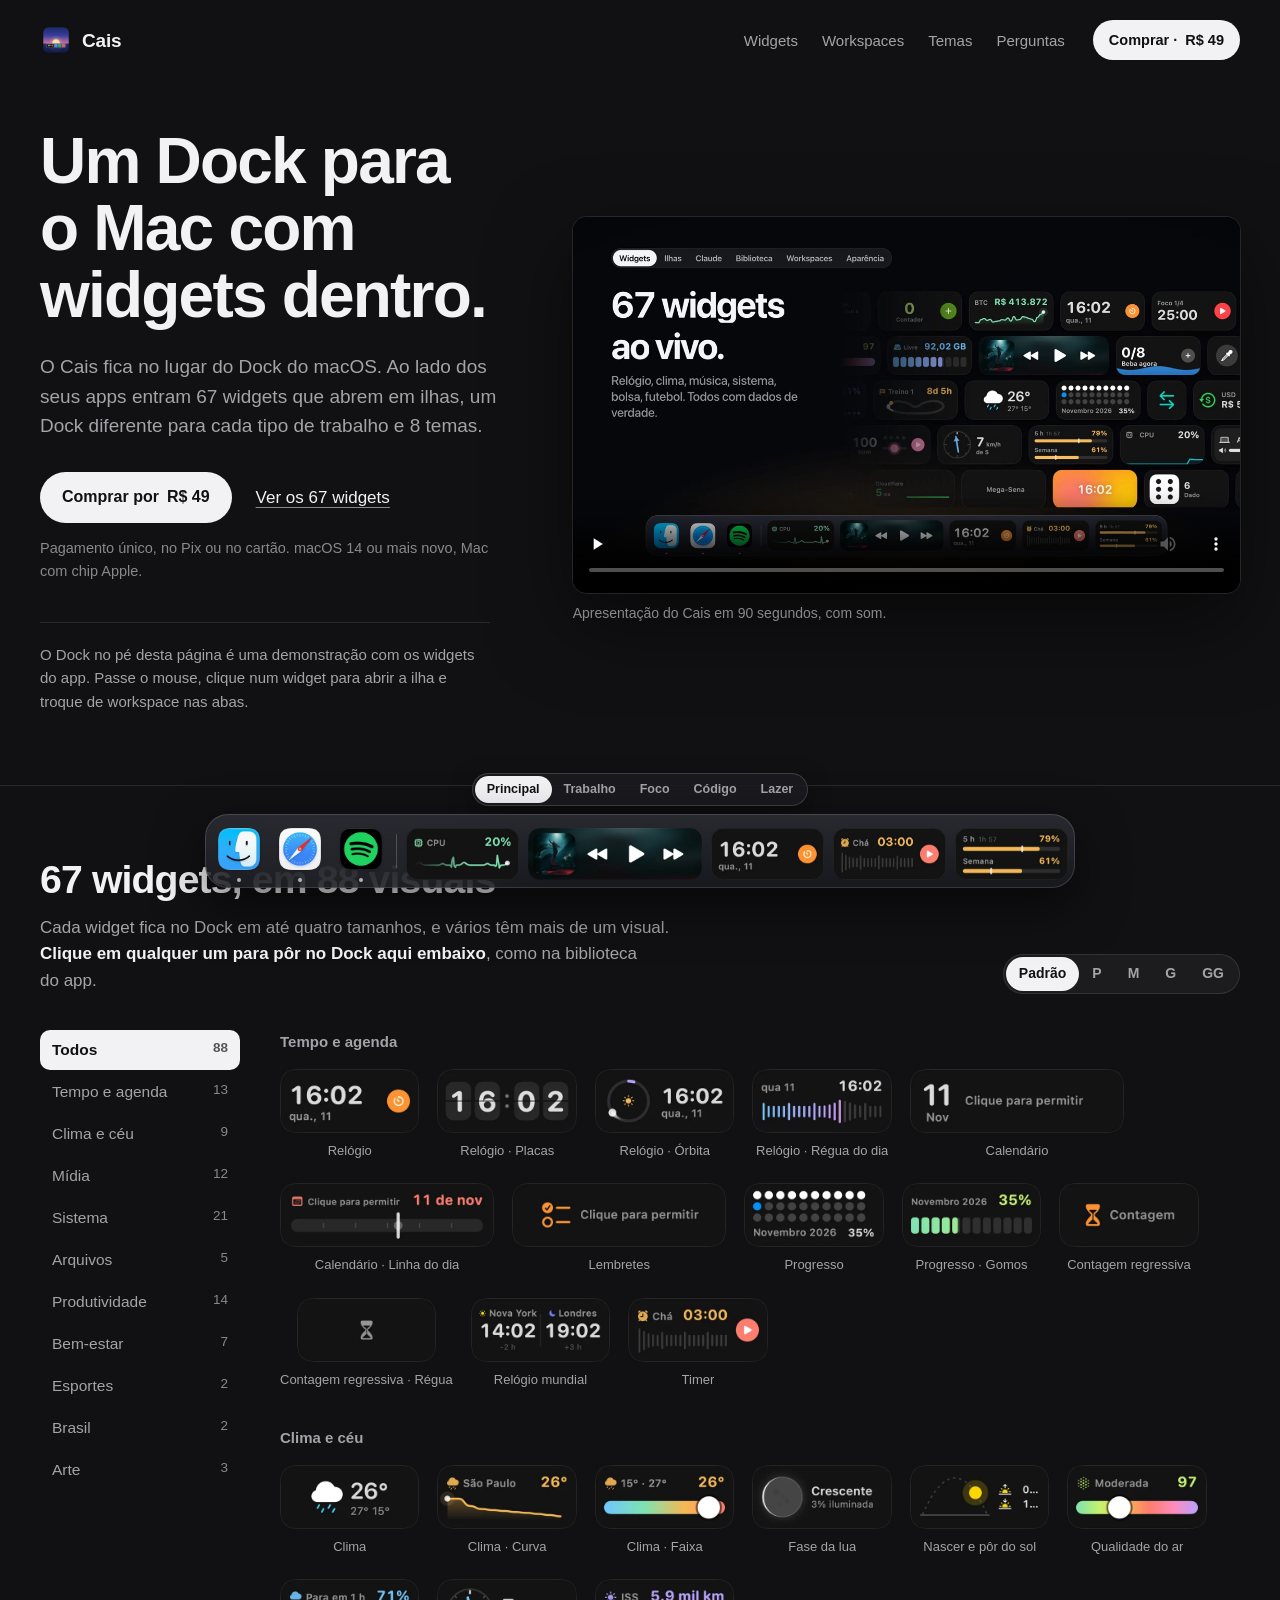
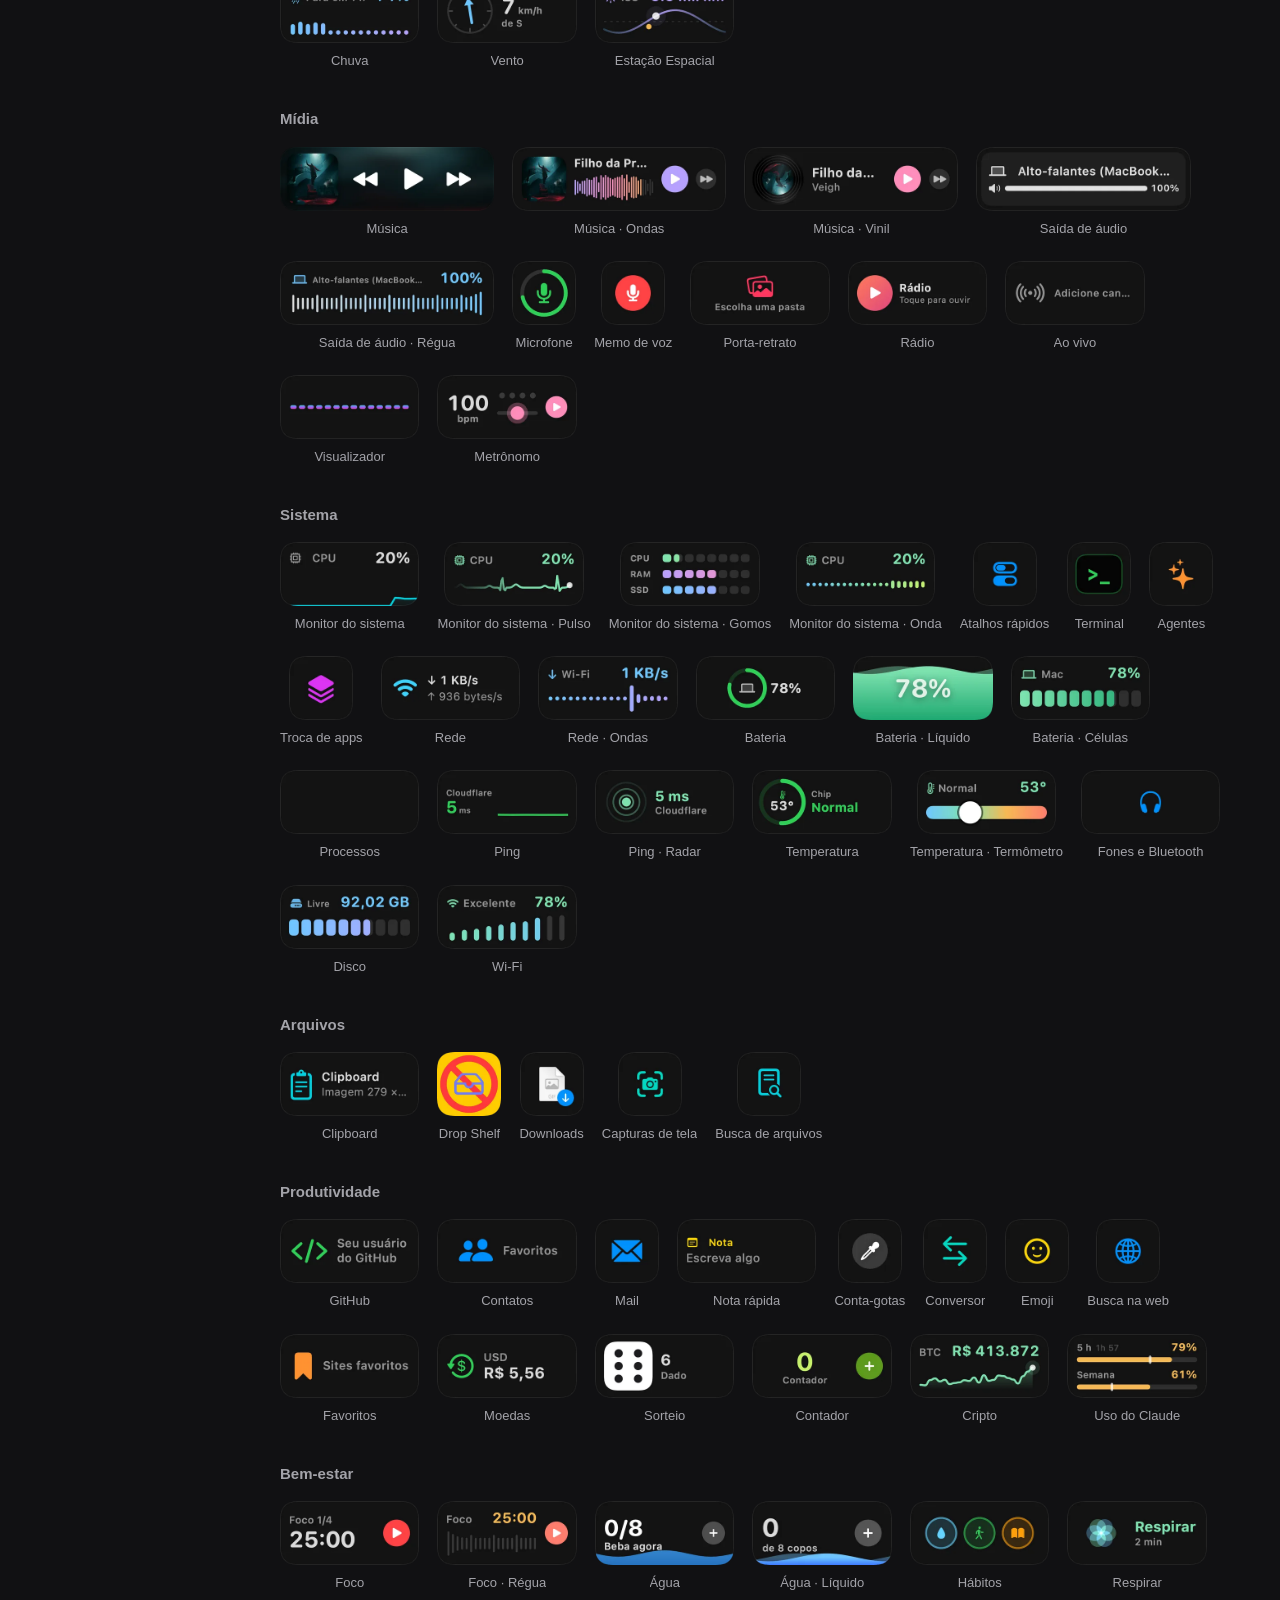
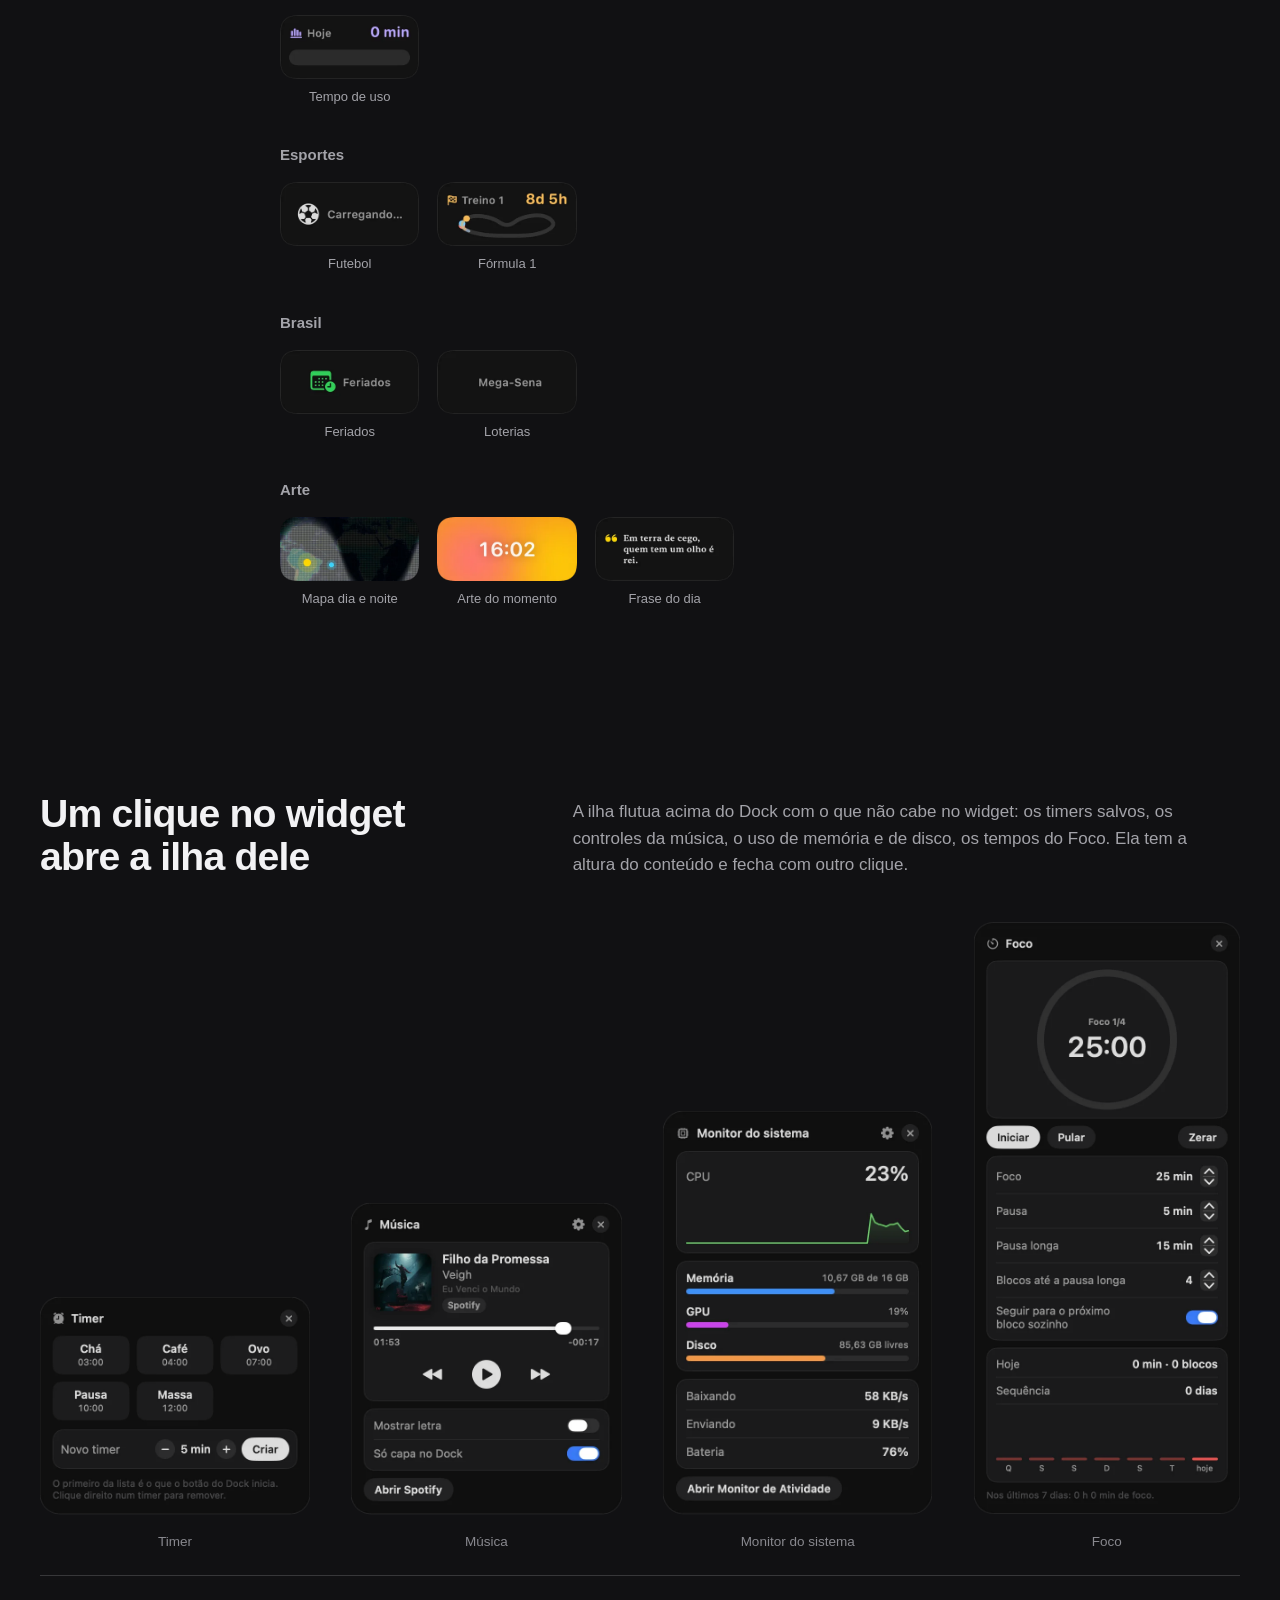
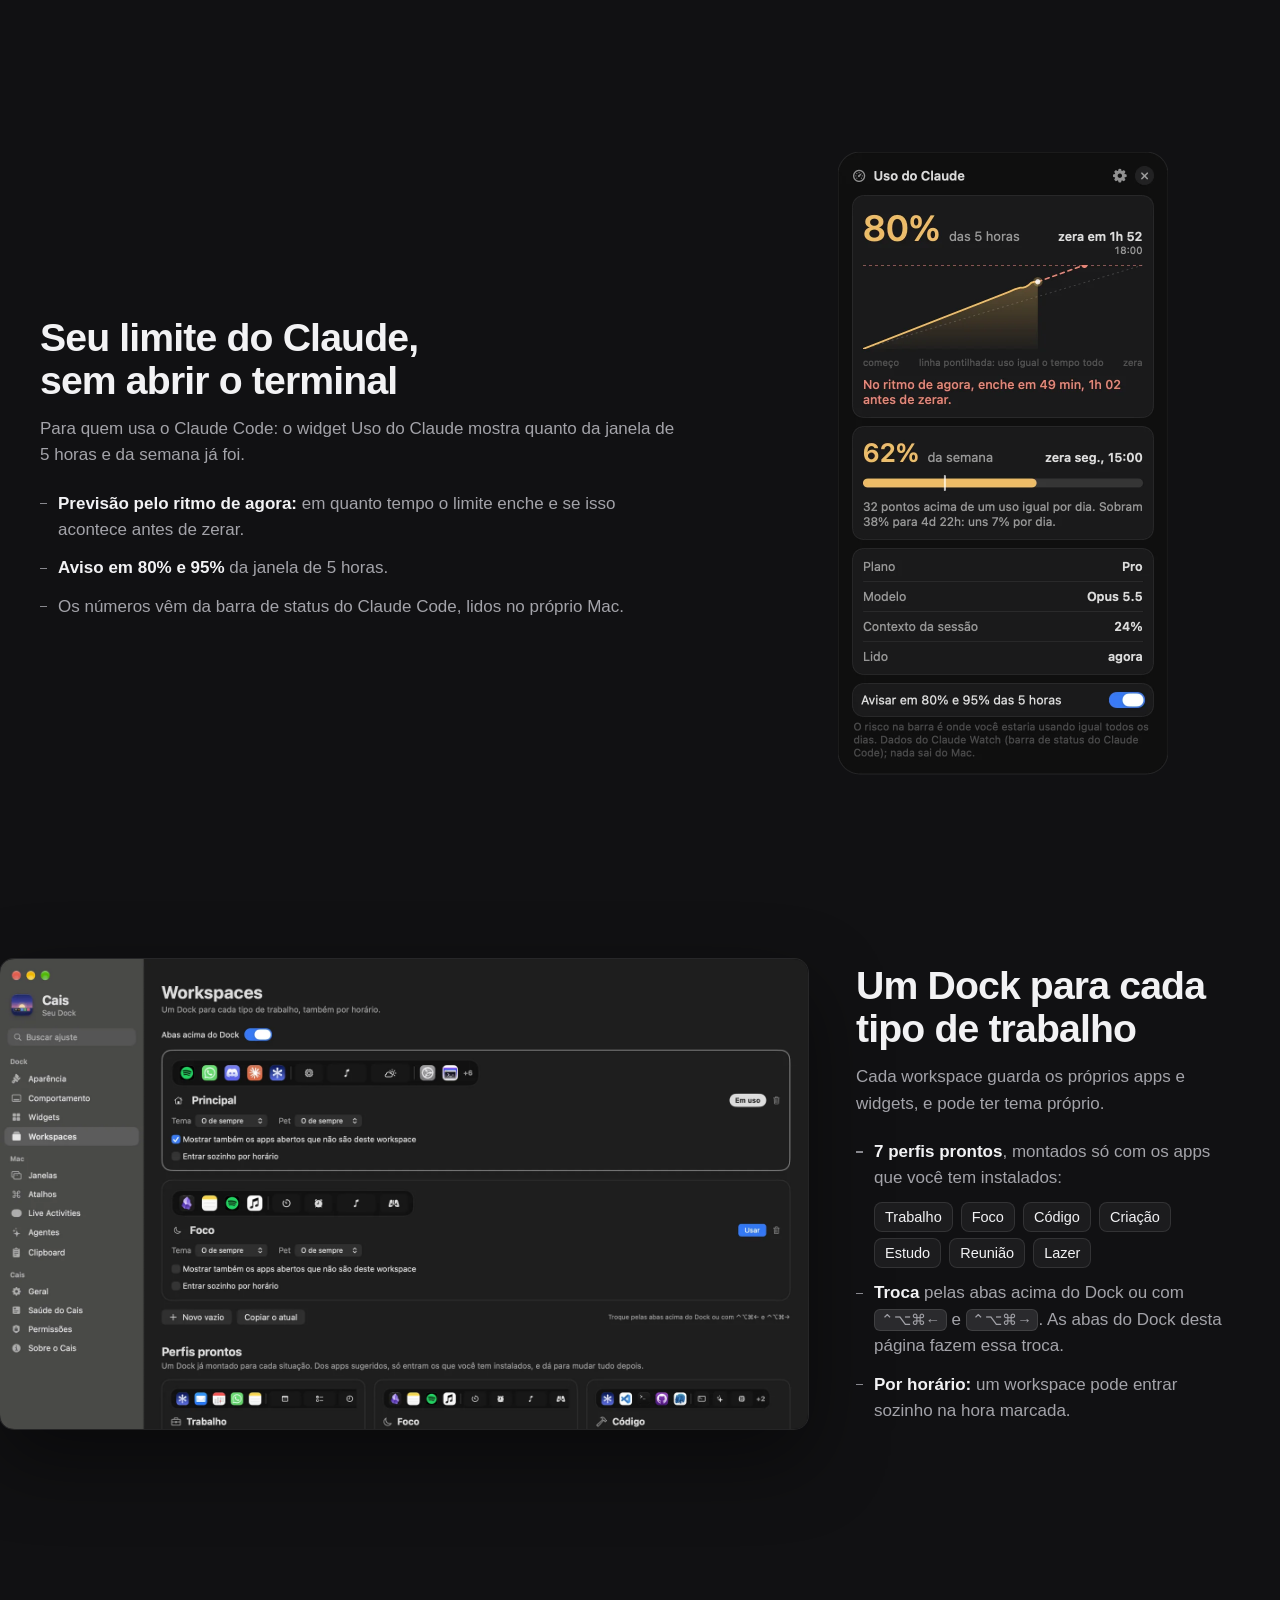
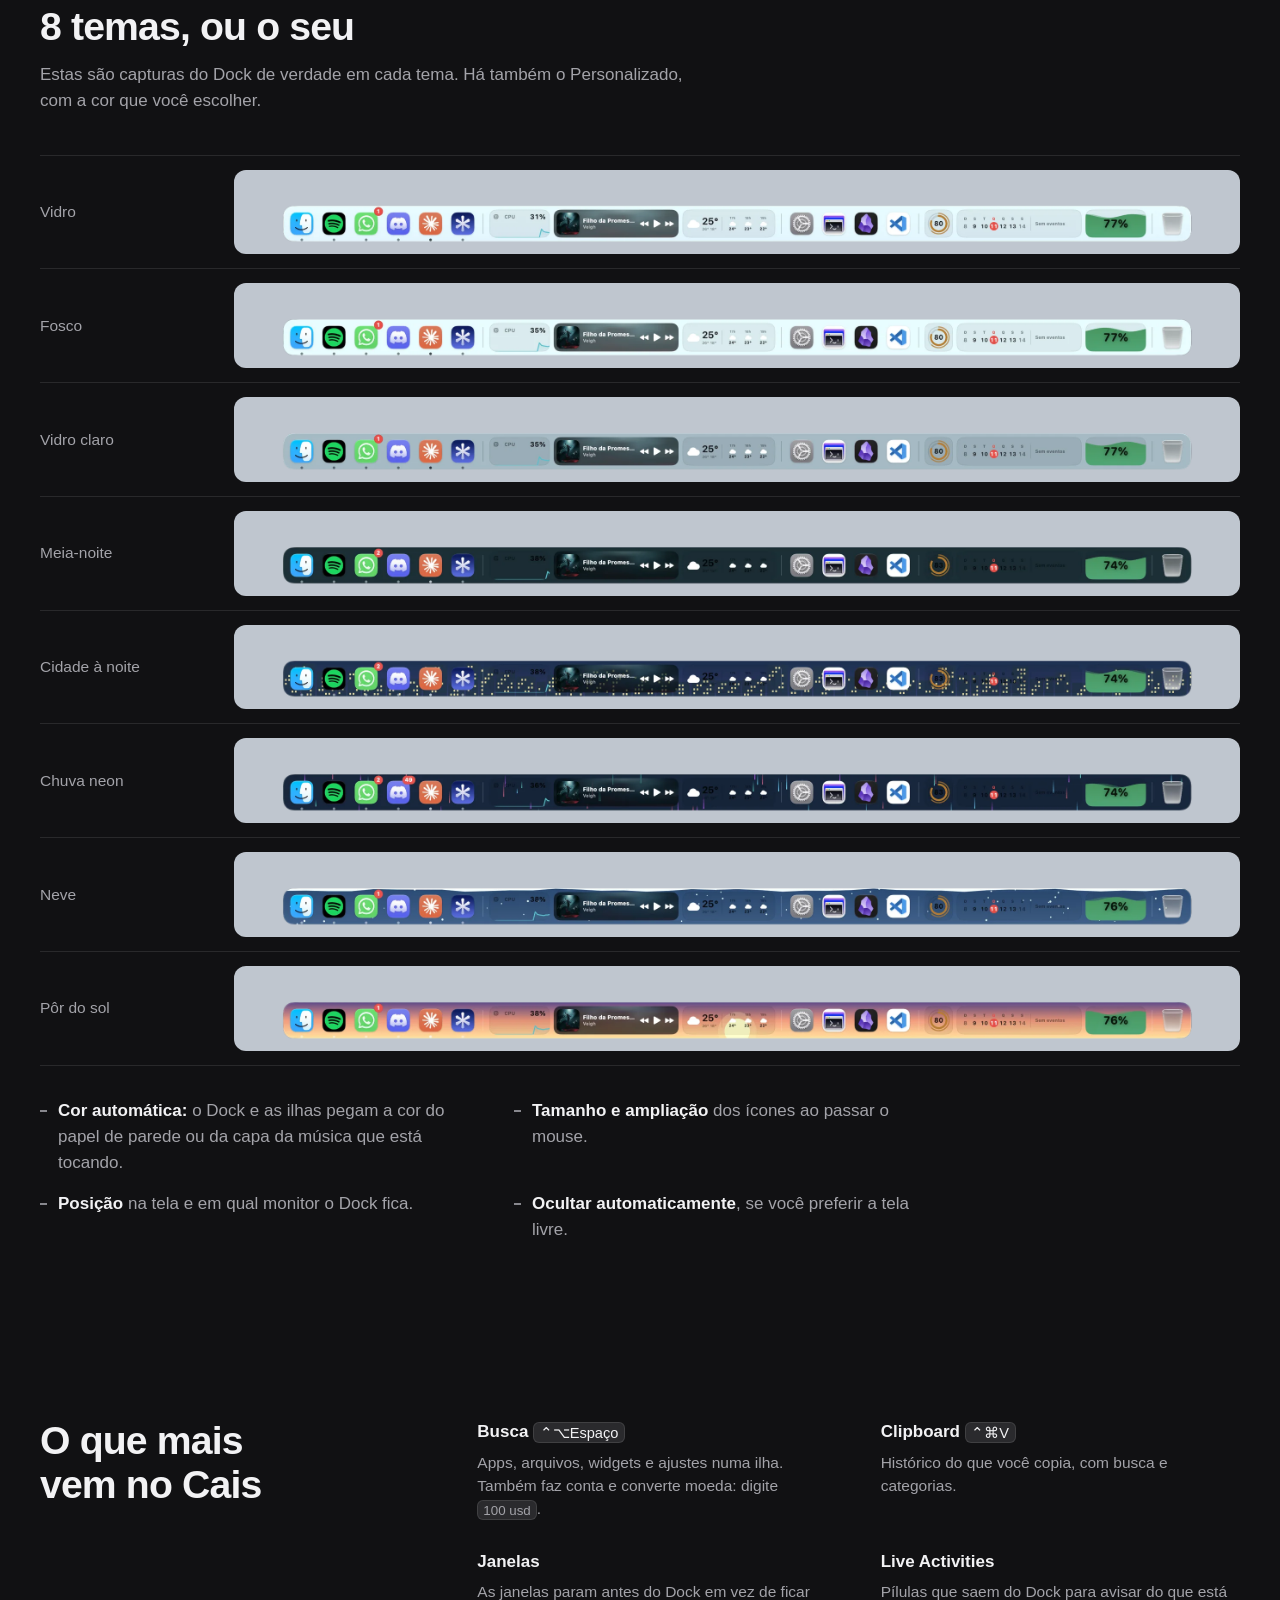
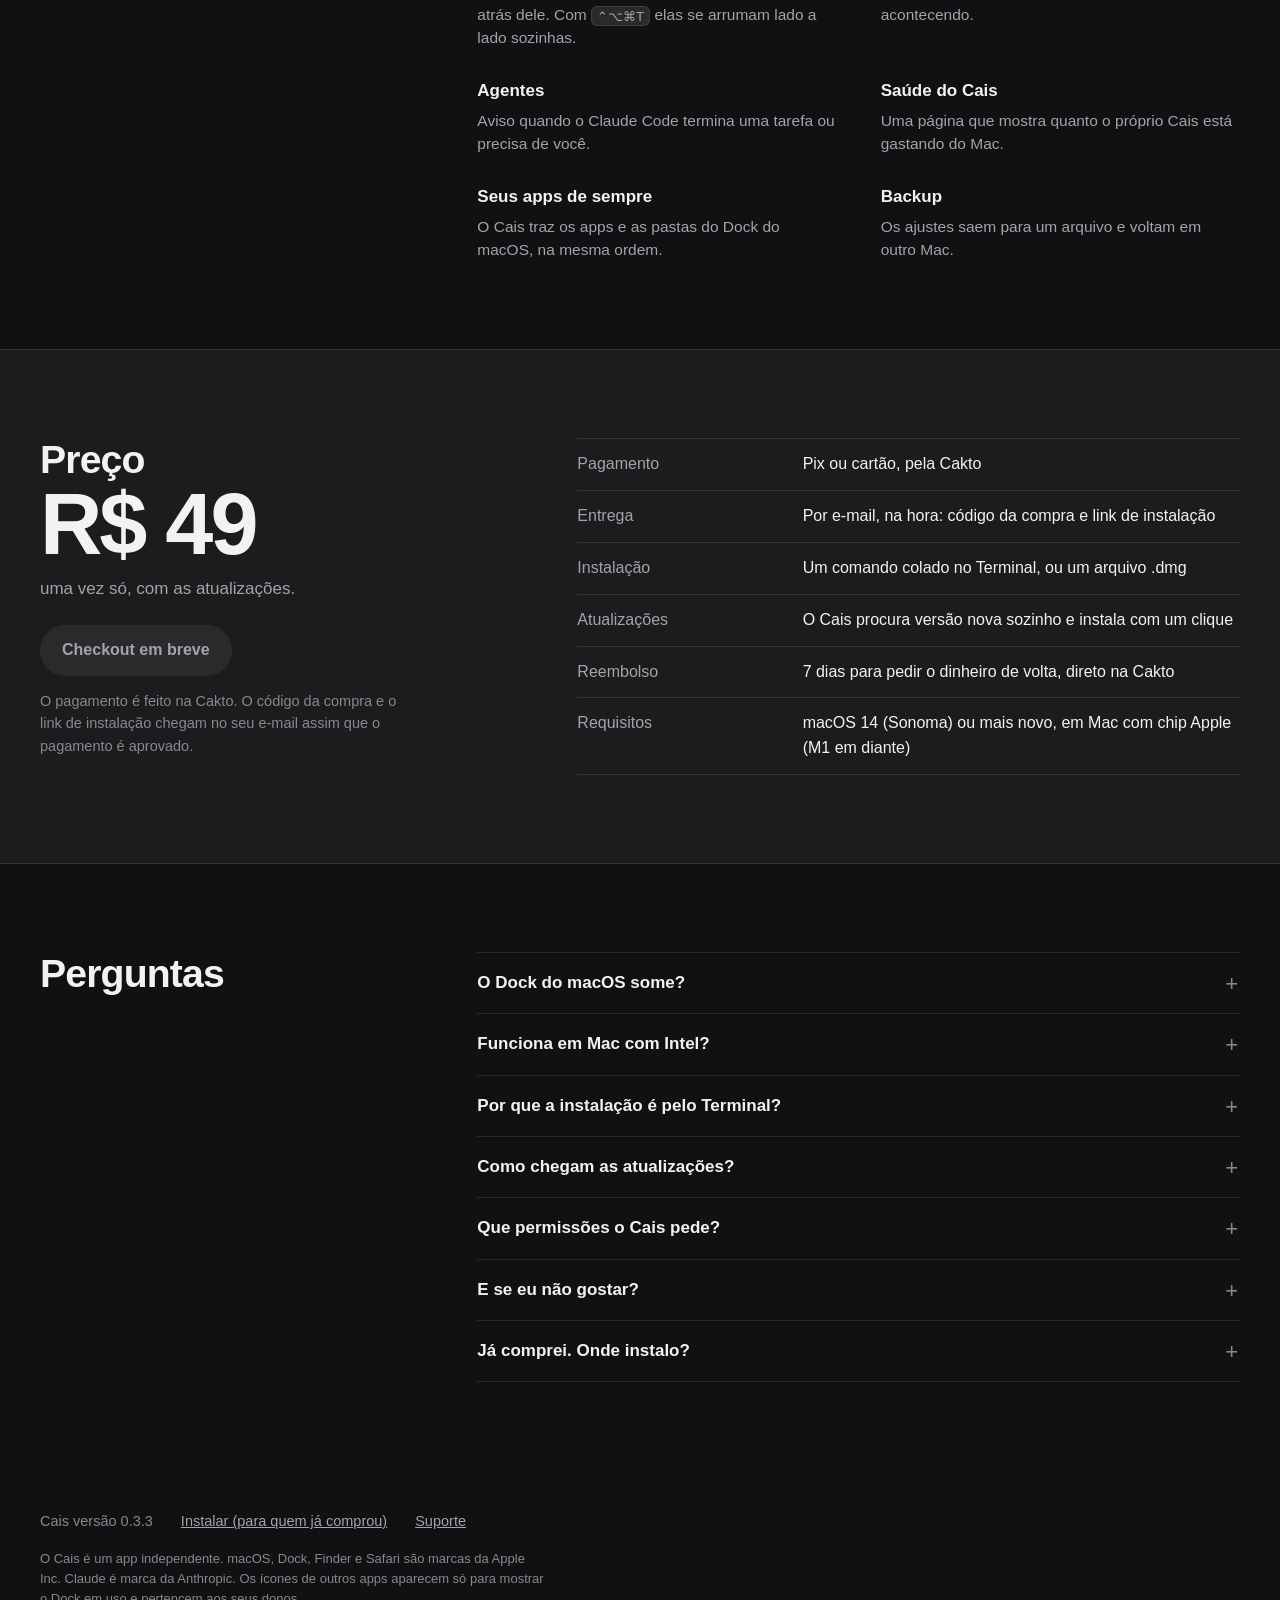
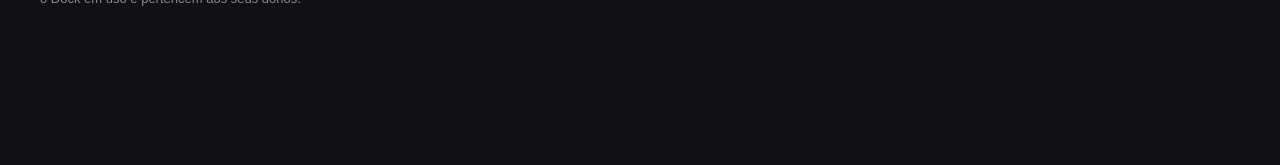
==== index.html @ 08c75dc9 "Página de venda do Cais, página de instalação e instalador Co-Authored-By: Claude Fable 5.2 <noreply" ====
<!doctype html>
<html lang="pt-BR">
<head>
<meta charset="utf-8">
<meta name="viewport" content="width=device-width,initial-scale=1">
<title>Cais: um Dock para o Mac com widgets dentro</title>
<meta name="description" content="O Cais fica no lugar do Dock do macOS: seus apps, 67 widgets que abrem em ilhas, um Dock para cada tipo de trabalho e 8 temas. R$ 49, pagamento único.">
<meta property="og:title" content="Cais: um Dock para o Mac com widgets dentro">
<meta property="og:description" content="Apps, 67 widgets que abrem em ilhas, workspaces e 8 temas. R$ 49, pagamento único.">
<meta property="og:image" content="https://77sorryz.github.io/cais-dock/img/poster.jpg">
<meta property="og:type" content="website">
<meta name="twitter:card" content="summary_large_image">
<meta name="theme-color" content="#111113">
<link rel="icon" href="img/favicon.png">
<link rel="apple-touch-icon" href="img/apple-touch-icon.png">
<link rel="stylesheet" href="css/site.css">
</head>
<body>

<header class="caixa topo">
  <a class="marca" href="./"><img src="img/apple-touch-icon.png" alt="" width="32" height="32">Cais</a>
  <nav aria-label="Seções">
    <a href="#widgets">Widgets</a>
    <a href="#workspaces">Workspaces</a>
    <a href="#temas">Temas</a>
    <a href="#perguntas">Perguntas</a>
  </nav>
  <a class="bt p" data-compra href="#comprar">Comprar · <span data-preco>R$ 49</span></a>
</header>

<main>
<div class="caixa abre">
  <div>
    <h1>Um Dock para o Mac com widgets dentro.</h1>
    <p class="sub">O Cais fica no lugar do Dock do macOS. Ao lado dos seus apps entram 67 widgets que abrem em ilhas, um Dock diferente para cada tipo de trabalho e 8 temas.</p>
    <div class="acoes">
      <a class="bt" data-compra href="#comprar">Comprar por <span data-preco>R$ 49</span></a>
      <a class="lk" href="#widgets">Ver os 67 widgets</a>
    </div>
    <p class="pag">Pagamento único, no Pix ou no cartão. macOS 14 ou mais novo, Mac com chip Apple.</p>
    <p class="dica">O Dock no pé desta página é uma demonstração com os widgets do app. Passe o mouse, clique num widget para abrir a ilha e troque de workspace nas abas.</p>
  </div>
  <figure>
    <div class="filme"><video controls preload="none" playsinline poster="img/poster.jpg" src="video/cais.mp4" aria-label="Vídeo de apresentação do Cais"></video></div>
    <figcaption>Apresentação do Cais em 90 segundos, com som.</figcaption>
  </figure>
</div>

<section id="widgets">
  <div class="caixa">
    <div class="gal-topo">
      <div>
        <h2>67 widgets, em 88 visuais</h2>
        <p class="lead">Cada widget fica no Dock em até quatro tamanhos, e vários têm mais de um visual. <b>Clique em qualquer um para pôr no Dock aqui embaixo</b>, como na biblioteca do app.</p>
      </div>
      <div class="seg" id="tam" role="group" aria-label="Tamanho dos widgets">
        <button type="button" data-t="0" aria-pressed="true">Padrão</button>
        <button type="button" data-t="1" aria-pressed="false">P</button>
        <button type="button" data-t="2" aria-pressed="false">M</button>
        <button type="button" data-t="3" aria-pressed="false">G</button>
        <button type="button" data-t="4" aria-pressed="false">GG</button>
      </div>
    </div>
    <div class="gal">
      <div class="cats" id="cats" role="group" aria-label="Categorias"></div>
      <div id="galeria"></div>
    </div>
    <p class="aviso" id="aviso" role="status" aria-live="polite"></p>
  </div>
</section>

<section id="ilhas">
  <div class="caixa">
    <div class="ilhas-topo">
      <h2>Um clique no widget abre a ilha dele</h2>
      <p class="lead">A ilha flutua acima do Dock com o que não cabe no widget: os timers salvos, os controles da música, o uso de memória e de disco, os tempos do Foco. Ela tem a altura do conteúdo e fecha com outro clique.</p>
    </div>
    <div class="fila" tabindex="0" aria-label="Quatro ilhas do Cais">
      <figure><img style="--h:225px" src="img/ilhas/timer.webp" alt="Ilha do Timer com cinco timers salvos e a linha para criar outro" loading="lazy" width="270" height="225"><figcaption>Timer</figcaption></figure>
      <figure><img style="--h:319px" src="img/ilhas/music.webp" alt="Ilha da Música com capa, progresso e controles" loading="lazy" width="270" height="319"><figcaption>Música</figcaption></figure>
      <figure><img style="--h:411px" src="img/ilhas/system.webp" alt="Ilha do Monitor do sistema com CPU, memória, GPU, disco e rede" loading="lazy" width="270" height="411"><figcaption>Monitor do sistema</figcaption></figure>
      <figure><img style="--h:600px" src="img/ilhas/focus.webp" alt="Ilha do Foco com o relógio de 25 minutos, os tempos de pausa e a sequência da semana" loading="lazy" width="270" height="600"><figcaption>Foco</figcaption></figure>
    </div>
  </div>
</section>

<section id="claude">
  <div class="caixa claude">
    <div>
      <h2>Seu limite do Claude, sem abrir o terminal</h2>
      <p class="lead">Para quem usa o Claude Code: o widget Uso do Claude mostra quanto da janela de 5 horas e da semana já foi.</p>
      <ul class="fatos">
        <li><b>Previsão pelo ritmo de agora:</b> em quanto tempo o limite enche e se isso acontece antes de zerar.</li>
        <li><b>Aviso em 80% e 95%</b> da janela de 5 horas.</li>
        <li>Os números vêm da barra de status do Claude Code, lidos no próprio Mac.</li>
      </ul>
    </div>
    <img src="img/ilhas/claude.webp" alt="Ilha Uso do Claude: 80% das 5 horas, 62% da semana, gráfico com a previsão" loading="lazy" width="330" height="631">
  </div>
</section>

<section id="workspaces">
  <div class="caixa ws">
    <div class="tela"><img src="img/hub/workspaces.webp" alt="Página Workspaces do Cais com os workspaces Principal e Foco e os perfis prontos" loading="lazy" width="1800" height="1046"></div>
    <div>
      <h2>Um Dock para cada tipo de trabalho</h2>
      <p class="lead">Cada workspace guarda os próprios apps e widgets, e pode ter tema próprio.</p>
      <ul class="fatos">
        <li><b>7 perfis prontos</b>, montados só com os apps que você tem instalados:
          <ul class="perfis"><li>Trabalho</li><li>Foco</li><li>Código</li><li>Criação</li><li>Estudo</li><li>Reunião</li><li>Lazer</li></ul></li>
        <li><b>Troca</b> pelas abas acima do Dock ou com <kbd>⌃⌥⌘←</kbd> e <kbd>⌃⌥⌘→</kbd>. As abas do Dock desta página fazem essa troca.</li>
        <li><b>Por horário:</b> um workspace pode entrar sozinho na hora marcada.</li>
      </ul>
    </div>
  </div>
</section>

<section id="temas">
  <div class="caixa">
    <h2>8 temas, ou o seu</h2>
    <p class="lead">Estas são capturas do Dock de verdade em cada tema. Há também o Personalizado, com a cor que você escolher.</p>
    <ul class="temas">
      <li><span>Vidro</span><div class="palco"><img src="img/dock/glass.webp" alt="Dock no tema Vidro" loading="lazy" width="2200" height="160"></div></li>
      <li><span>Fosco</span><div class="palco"><img src="img/dock/frosted.webp" alt="Dock no tema Fosco" loading="lazy" width="2200" height="160"></div></li>
      <li><span>Vidro claro</span><div class="palco"><img src="img/dock/clear.webp" alt="Dock no tema Vidro claro" loading="lazy" width="2200" height="160"></div></li>
      <li><span>Meia-noite</span><div class="palco"><img src="img/dock/midnight.webp" alt="Dock no tema Meia-noite" loading="lazy" width="2200" height="160"></div></li>
      <li><span>Cidade à noite</span><div class="palco"><img src="img/dock/skyline.webp" alt="Dock no tema Cidade à noite" loading="lazy" width="2200" height="160"></div></li>
      <li><span>Chuva neon</span><div class="palco"><img src="img/dock/neon.webp" alt="Dock no tema Chuva neon" loading="lazy" width="2200" height="160"></div></li>
      <li><span>Neve</span><div class="palco"><img src="img/dock/snow.webp" alt="Dock no tema Neve" loading="lazy" width="2200" height="160"></div></li>
      <li><span>Pôr do sol</span><div class="palco"><img src="img/dock/sunset.webp" alt="Dock no tema Pôr do sol" loading="lazy" width="2200" height="160"></div></li>
    </ul>
    <ul class="ajustes fatos">
      <li><b>Cor automática:</b> o Dock e as ilhas pegam a cor do papel de parede ou da capa da música que está tocando.</li>
      <li><b>Tamanho e ampliação</b> dos ícones ao passar o mouse.</li>
      <li><b>Posição</b> na tela e em qual monitor o Dock fica.</li>
      <li><b>Ocultar automaticamente</b>, se você preferir a tela livre.</li>
    </ul>
  </div>
</section>

<section id="mais">
  <div class="caixa mais">
    <h2>O que mais vem no Cais</h2>
    <dl>
      <div><dt>Busca <kbd>⌃⌥Espaço</kbd></dt><dd>Apps, arquivos, widgets e ajustes numa ilha. Também faz conta e converte moeda: digite <kbd>100 usd</kbd>.</dd></div>
      <div><dt>Clipboard <kbd>⌃⌘V</kbd></dt><dd>Histórico do que você copia, com busca e categorias.</dd></div>
      <div><dt>Janelas</dt><dd>As janelas param antes do Dock em vez de ficar atrás dele. Com <kbd>⌃⌥⌘T</kbd> elas se arrumam lado a lado sozinhas.</dd></div>
      <div><dt>Live Activities</dt><dd>Pílulas que saem do Dock para avisar do que está acontecendo.</dd></div>
      <div><dt>Agentes</dt><dd>Aviso quando o Claude Code termina uma tarefa ou precisa de você.</dd></div>
      <div><dt>Saúde do Cais</dt><dd>Uma página que mostra quanto o próprio Cais está gastando do Mac.</dd></div>
      <div><dt>Seus apps de sempre</dt><dd>O Cais traz os apps e as pastas do Dock do macOS, na mesma ordem.</dd></div>
      <div><dt>Backup</dt><dd>Os ajustes saem para um arquivo e voltam em outro Mac.</dd></div>
    </dl>
  </div>
</section>

<section id="comprar">
  <div class="caixa preco">
    <div>
      <h2>Preço</h2>
      <p class="valor"><span data-preco>R$ 49</span><small>uma vez só, com as atualizações.</small></p>
      <a class="bt" data-compra="final" href="#comprar">Comprar por <span data-preco>R$ 49</span></a>
      <p class="obs">O pagamento é feito na Cakto. O código da compra e o link de instalação chegam no seu e-mail assim que o pagamento é aprovado.</p>
    </div>
    <table class="tab">
      <tr><th>Pagamento</th><td>Pix ou cartão, pela Cakto</td></tr>
      <tr><th>Entrega</th><td>Por e-mail, na hora: código da compra e link de instalação</td></tr>
      <tr><th>Instalação</th><td>Um comando colado no Terminal, ou um arquivo .dmg</td></tr>
      <tr><th>Atualizações</th><td>O Cais procura versão nova sozinho e instala com um clique</td></tr>
      <tr><th>Reembolso</th><td>7 dias para pedir o dinheiro de volta, direto na Cakto</td></tr>
      <tr><th>Requisitos</th><td>macOS 14 (Sonoma) ou mais novo, em Mac com chip Apple (M1 em diante)</td></tr>
    </table>
  </div>
</section>

<section id="perguntas">
  <div class="caixa faq">
    <h2>Perguntas</h2>
    <div>
      <details><summary>O Dock do macOS some?</summary><p>Só se você quiser. Há um ajuste "Esconder o Dock do macOS", e ele volta ao normal quando você sai do Cais.</p></details>
      <details><summary>Funciona em Mac com Intel?</summary><p>Não. O Cais roda em Macs com chip Apple (M1 em diante), com macOS 14 ou mais novo.</p></details>
      <details><summary>Por que a instalação é pelo Terminal?</summary><p>O Cais não está na App Store nem passou pela notarização da Apple, que exige uma conta paga de desenvolvedor. Um app assim, baixado pelo navegador, é barrado pelo macOS na primeira abertura. Instalado pelo comando do Terminal ele abre direto. Quem preferir o .dmg precisa liberar o app uma vez em Ajustes do Sistema, Privacidade e Segurança, botão "Abrir Mesmo Assim".</p></details>
      <details><summary>Como chegam as atualizações?</summary><p>O Cais procura versão nova sozinho. Quando tem, aparece um aviso e um botão "Instalar e reiniciar". O download abre com o código da sua compra, que fica guardado no app.</p></details>
      <details><summary>Que permissões o Cais pede?</summary><p>Depende dos widgets que você usar: calendário, lembretes, localização para o clima, e assim por diante. Cada uma é pedida só quando o widget precisa, e a página Permissões do app explica o que cada uma liga.</p></details>
      <details><summary>E se eu não gostar?</summary><p>Você tem 7 dias a partir da compra para pedir o reembolso, pela própria Cakto.</p></details>
      <details><summary>Já comprei. Onde instalo?</summary><p>Na <a class="lk" href="instalar/">página de instalação</a>, com o código que chegou no e-mail da compra.</p></details>
    </div>
  </div>
</section>
</main>

<footer class="caixa">
  <div class="linha">
    <span>Cais <span data-versao></span></span>
    <a href="instalar/">Instalar (para quem já comprou)</a>
    <a data-suporte href="#">Suporte</a>
  </div>
  <p class="nota">O Cais é um app independente. macOS, Dock, Finder e Safari são marcas da Apple Inc. Claude é marca da Anthropic. Os ícones de outros apps aparecem só para mostrar o Dock em uso e pertencem aos seus donos.</p>
</footer>

<div class="dock" id="dock" aria-label="Demonstração do Cais">
  <div class="abas" id="abas" role="group" aria-label="Workspaces"></div>
  <div class="barra" id="barra"></div>
</div>
<div class="ilha" id="ilha"><img alt="" src="[data-uri]"></div>
<div class="rot" id="rot" aria-hidden="true"></div>

<script src="config.js"></script>
<script src="js/dados.js"></script>
<script src="js/site.js"></script>
</body>
</html>
---- css/site.css ----
/* Cais — página de venda. Cores e formas tiradas do próprio app (ilhas e ajustes no tema escuro). */
:root{
  color-scheme:dark;
  --fundo:#111113; --sup:#1c1c1e; --sup2:#2a2a2d; --linha:rgba(255,255,255,.10); --linha2:rgba(255,255,255,.16);
  --texto:#f2f2f4; --suave:#a3a3a9; --fraco:#88888e; --acento:#3b9bff; --ok:#30d158;
  --r1:8px; --r2:14px; --r3:22px;
  --th:52px;                 /* altura de um item do Dock */
  --dock-espaco:132px;       /* o que o Dock fixo ocupa no pé da janela */
  --larg:1200px;
  --f:-apple-system,BlinkMacSystemFont,"SF Pro Text","SF Pro Display","Inter","Helvetica Neue",Arial,sans-serif;
}
*{box-sizing:border-box}
html{scroll-behavior:smooth;scroll-padding-top:24px;-webkit-text-size-adjust:100%}
body{margin:0;background:var(--fundo);color:var(--texto);font:400 17px/1.55 var(--f);padding-bottom:var(--dock-espaco);-webkit-font-smoothing:antialiased}
img,video{max-width:100%;height:auto;display:block}
a{color:inherit}
h1,h2,h3,p,ul,ol,dl,dd,figure{margin:0;padding:0}
ul,ol{list-style:none}
button{font:inherit;color:inherit;background:none;border:0;padding:0;cursor:pointer}
:focus-visible{outline:2px solid var(--acento);outline-offset:3px;border-radius:6px}
kbd{font:500 .86em/1 var(--f);padding:.2em .45em;border-radius:6px;background:var(--sup2);box-shadow:inset 0 0 0 1px var(--linha);white-space:nowrap}
.caixa{width:min(100% - 48px,var(--larg));margin-inline:auto}

/* topo */
.topo{display:flex;align-items:center;gap:28px;padding:20px 0}
.marca{display:flex;align-items:center;gap:10px;font-weight:650;font-size:19px;text-decoration:none;letter-spacing:-.01em}
.marca img{width:32px;height:32px;border-radius:8px}
.topo nav{display:flex;gap:24px;margin-left:auto;font-size:15px}
.topo nav a{color:var(--suave);text-decoration:none}
.topo nav a:hover{color:var(--texto)}
.bt{display:inline-flex;align-items:center;justify-content:center;gap:8px;padding:13px 22px;border-radius:999px;background:var(--texto);color:#111113;font-weight:650;font-size:16px;text-decoration:none;white-space:nowrap;transition:background .15s}
.bt:hover{background:#fff}
.bt.p{padding:9px 16px;font-size:14.5px}
.bt[aria-disabled=true]{background:var(--sup2);color:var(--suave);pointer-events:none}
.lk{color:var(--texto);text-decoration:underline;text-decoration-color:var(--fraco);text-underline-offset:4px}
.lk:hover{text-decoration-color:var(--texto)}

/* abertura */
.abre{display:grid;grid-template-columns:5fr 7fr;gap:56px;align-items:center;padding:48px 0 72px;min-height:calc(100svh - 76px - var(--dock-espaco))}
h1{font-size:clamp(2.5rem,5vw,4.25rem);line-height:1.04;letter-spacing:-.028em;font-weight:700;text-wrap:balance}
.abre .sub{margin-top:24px;font-size:19px;color:var(--suave);max-width:32em;text-wrap:pretty}
.abre .acoes{display:flex;flex-wrap:wrap;align-items:center;gap:14px 24px;margin-top:32px}
.abre .pag{font-size:14.5px;color:var(--fraco);margin-top:14px}
.abre .dica{margin-top:40px;padding-top:20px;border-top:1px solid var(--linha);font-size:15px;color:var(--suave);max-width:30em}
.filme{border-radius:var(--r2);overflow:hidden;background:#000;box-shadow:0 0 0 1px var(--linha),0 30px 80px rgba(0,0,0,.5)}
.filme video{width:100%;aspect-ratio:16/9}
.filme + figcaption{margin-top:10px;font-size:14px;color:var(--fraco)}

/* seções */
section{padding:88px 0}
h2{font-size:clamp(1.8rem,3.1vw,2.45rem);line-height:1.1;letter-spacing:-.022em;font-weight:680;text-wrap:balance}
.lead{margin-top:14px;color:var(--suave);max-width:38em;text-wrap:pretty}
.lead b,.fatos b{color:var(--texto);font-weight:600}

/* galeria de widgets (mesma lógica da biblioteca do app) */
#widgets{padding-top:72px;border-top:1px solid var(--linha)}
.gal-topo{display:flex;flex-wrap:wrap;align-items:end;justify-content:space-between;gap:20px 40px}
.seg{display:inline-flex;padding:3px;border-radius:999px;background:var(--sup);box-shadow:inset 0 0 0 1px var(--linha)}
.seg button{padding:6px 13px;border-radius:999px;font-size:14px;color:var(--suave);font-weight:550}
.seg button[aria-pressed=true]{background:var(--texto);color:#111113}
.gal{display:grid;grid-template-columns:200px 1fr;gap:40px;margin-top:36px;align-items:start}
.cats{position:sticky;top:20px;display:flex;flex-direction:column;gap:2px}
.cats button{display:flex;justify-content:space-between;gap:12px;padding:8px 12px;border-radius:10px;text-align:left;font-size:15.5px;color:var(--suave)}
.cats button span{color:var(--fraco);font-variant-numeric:tabular-nums;font-size:13.5px}
.cats button:hover{color:var(--texto)}
.cats button[aria-pressed=true]{background:var(--texto);color:#111113;font-weight:600}
.cats button[aria-pressed=true] span{color:#55555a}
.grupo + .grupo{margin-top:36px}
.grupo h3{font-size:15px;font-weight:600;color:var(--suave);margin-bottom:16px}
.fluxo{display:flex;flex-wrap:wrap;gap:22px 18px}
.w{display:flex;flex-direction:column;align-items:center;gap:8px;border-radius:14px}
.w img{height:64px;width:auto;border-radius:14px;transition:transform .15s ease-out}
.w:hover img{transform:translateY(-3px)}
.w span{font-size:13px;color:var(--suave);max-width:100%;overflow:hidden;text-overflow:ellipsis;white-space:nowrap}
.aviso{position:absolute;width:1px;height:1px;overflow:hidden;clip-path:inset(50%)}

/* ilhas */
.ilhas-topo{display:grid;grid-template-columns:5fr 7fr;gap:56px;align-items:end}
.fila{display:flex;align-items:flex-end;justify-content:space-between;gap:20px;margin-top:44px;padding-bottom:22px;border-bottom:1px solid var(--linha2);overflow-x:auto;scrollbar-width:thin}
.fila figure{flex:0 0 auto}
.fila img{width:auto;height:var(--h)}
.fila figcaption{font-size:13.5px;color:var(--fraco);text-align:center;margin-top:10px}

/* claude */
.claude{display:grid;grid-template-columns:7fr 5fr;gap:64px;align-items:center}
.claude img{width:330px;justify-self:center}
.fatos{margin-top:22px;display:grid;gap:12px;color:var(--suave);max-width:36em}
.fatos > li{padding-left:18px;position:relative}
.fatos > li::before{content:"";position:absolute;left:0;top:.72em;width:7px;height:1.5px;background:var(--fraco)}

/* workspaces */
.ws{display:grid;grid-template-columns:8fr 4fr;gap:48px;align-items:center}
.ws .tela{border-radius:var(--r2);overflow:hidden;box-shadow:0 0 0 1px var(--linha),0 30px 80px rgba(0,0,0,.45);margin-left:calc((100vw - min(100vw - 48px,var(--larg)))/-2 + 0px)}
.ws .tela img{width:100%}
.perfis{display:flex;flex-wrap:wrap;gap:6px 8px;margin-top:10px}
.perfis li{font-size:14.5px;padding:4px 11px;border-radius:8px;background:var(--sup);box-shadow:inset 0 0 0 1px var(--linha);color:var(--texto)}

/* temas */
.temas{margin-top:40px;border-top:1px solid var(--linha)}
.temas li{display:grid;grid-template-columns:170px 1fr;gap:24px;align-items:center;padding:14px 0;border-bottom:1px solid var(--linha)}
.temas span{font-size:15.5px;color:var(--suave)}
.temas .palco{border-radius:12px;padding:6px 3% 10px;background:var(--pal,#bfc6cf)}
.temas img{width:100%;height:auto}
.ajustes{margin-top:32px;display:grid;grid-template-columns:repeat(2,minmax(0,1fr));gap:14px 48px;color:var(--suave);max-width:900px}

/* mais */
.mais{display:grid;grid-template-columns:4fr 8fr;gap:56px;align-items:start}
.mais dl{display:grid;grid-template-columns:repeat(2,minmax(0,1fr));gap:28px 44px}
.mais dt{font-weight:620;font-size:17px}
.mais dd{margin-top:5px;color:var(--suave);font-size:15.5px;line-height:1.5}

/* preço */
#comprar{background:var(--sup);border-block:1px solid var(--linha)}
.preco{display:grid;grid-template-columns:5fr 7fr;gap:64px;align-items:start}
.valor{font-size:clamp(3.4rem,7vw,5.4rem);font-weight:720;letter-spacing:-.035em;line-height:1;font-variant-numeric:tabular-nums}
.valor small{display:block;margin-top:12px;font-size:17px;font-weight:400;letter-spacing:0;color:var(--suave)}
.preco .bt{margin-top:28px}
.preco .obs{margin-top:14px;font-size:14.5px;color:var(--fraco);max-width:26em}
.tab{width:100%;border-collapse:collapse;font-size:16px}
.tab th,.tab td{text-align:left;padding:13px 0;border-bottom:1px solid var(--linha);vertical-align:top}
.tab th{font-weight:400;color:var(--suave);width:34%;padding-right:20px}
.tab tr:first-child th,.tab tr:first-child td{border-top:1px solid var(--linha)}

/* perguntas */
.faq{display:grid;grid-template-columns:4fr 8fr;gap:56px;align-items:start}
.faq details{border-bottom:1px solid var(--linha)}
.faq details:first-child{border-top:1px solid var(--linha)}
.faq summary{padding:17px 28px 17px 0;font-weight:600;cursor:pointer;list-style:none;position:relative}
.faq summary::-webkit-details-marker{display:none}
.faq summary::after{content:"+";position:absolute;right:2px;top:14px;font-weight:400;font-size:22px;color:var(--fraco)}
.faq details[open] summary::after{content:"–"}
.faq details p{padding:0 0 20px;color:var(--suave);max-width:60ch}

footer{padding:40px 0 24px;font-size:14.5px;color:var(--fraco)}
footer .linha{display:flex;flex-wrap:wrap;gap:10px 28px;align-items:center}
footer a{color:var(--suave)}
footer .nota{margin-top:16px;max-width:70ch;font-size:13px}

/* ───── o Dock de demonstração, preso ao pé da janela ───── */
.dock{position:fixed;left:0;right:0;bottom:12px;z-index:50;display:flex;flex-direction:column;align-items:center;gap:8px;pointer-events:none}
.dock > *{pointer-events:auto}
.abas{display:flex;padding:3px;border-radius:999px;background:rgba(30,30,34,.78);-webkit-backdrop-filter:blur(22px) saturate(1.5);backdrop-filter:blur(22px) saturate(1.5);box-shadow:inset 0 0 0 1px var(--linha2),0 8px 24px rgba(0,0,0,.35)}
.abas button{padding:4px 12px;border-radius:999px;font-size:12.5px;font-weight:560;color:var(--suave)}
.abas button:hover{color:var(--texto)}
.abas button[aria-pressed=true]{background:var(--texto);color:#111113}
.barra{display:flex;align-items:flex-end;gap:calc(var(--th)*.17);padding:calc(var(--th)*.16);border-radius:calc(var(--th)*.44);background:linear-gradient(180deg,rgba(50,52,60,.72),rgba(26,27,32,.8));-webkit-backdrop-filter:blur(26px) saturate(1.6);backdrop-filter:blur(26px) saturate(1.6);box-shadow:inset 0 0 0 1px rgba(255,255,255,.14),0 18px 50px rgba(0,0,0,.55);transition:opacity .16s ease-out,transform .16s ease-out}
.barra.troca{opacity:0;transform:translateY(6px)}
.dk{position:relative;flex:0 0 auto;height:var(--th);transform-origin:50% 100%;border-radius:calc(var(--th)*.24);will-change:transform}
.dk img{height:100%;width:auto;pointer-events:none}
.dk.app{width:var(--th);margin-bottom:5px}
.dk.app img{width:100%}
.dk.app::after{content:"";position:absolute;left:50%;bottom:-7px;width:4px;height:4px;margin-left:-2px;border-radius:50%;background:rgba(255,255,255,.65)}
.dk.novo{animation:entra .32s cubic-bezier(.2,.9,.3,1.15)}
@keyframes entra{from{transform:scale(.4);opacity:0}to{transform:none;opacity:1}}
.sep{flex:0 0 1.5px;align-self:center;height:calc(var(--th)*.66);background:rgba(255,255,255,.2);border-radius:1px}
.ilha{position:fixed;z-index:49;bottom:calc(var(--dock-espaco) - 6px);opacity:0;transform:translateY(10px) scale(.98);transform-origin:50% 100%;transition:opacity .18s ease-out,transform .18s ease-out;pointer-events:none;filter:drop-shadow(0 24px 50px rgba(0,0,0,.6))}
.ilha.aberta{opacity:1;transform:none;pointer-events:auto}
.ilha img{max-height:calc(100svh - var(--dock-espaco) - 28px);width:auto;max-width:calc(100vw - 24px)}
.rot{position:fixed;z-index:49;bottom:calc(var(--dock-espaco) - 34px);padding:5px 11px;border-radius:9px;background:rgba(30,30,34,.9);box-shadow:inset 0 0 0 1px var(--linha2);font-size:13px;white-space:nowrap;opacity:0;transition:opacity .12s;pointer-events:none}
.rot.aberta{opacity:1}

/* instalar */
.inst{max-width:760px;padding:32px 0 80px}
.inst h1{font-size:clamp(2.1rem,4vw,3rem)}
.inst h2{font-size:1.45rem;margin-top:56px}
.inst p{margin-top:14px;color:var(--suave);max-width:62ch}
.campo{margin-top:18px;display:flex;flex-wrap:wrap;gap:12px;align-items:center}
.campo input{font:500 18px/1 ui-monospace,"SF Mono",Menlo,monospace;letter-spacing:.04em;padding:14px 16px;width:min(100%,360px);border-radius:12px;border:1px solid var(--linha2);background:var(--sup);color:var(--texto);text-transform:uppercase}
.campo output{font-size:15px;color:var(--suave)}
.campo output.ok{color:var(--ok)}
.campo output.nao{color:#ff9f0a}
.cmd{margin-top:18px;display:flex;gap:12px;align-items:stretch}
.cmd code{flex:1;min-width:0;padding:15px 16px;border-radius:12px;background:#0a0a0b;box-shadow:inset 0 0 0 1px var(--linha);font:14px/1.5 ui-monospace,"SF Mono",Menlo,monospace;overflow-x:auto;white-space:nowrap;color:#e6e6ea}
.passos{margin-top:18px;display:grid;gap:10px;color:var(--suave);counter-reset:p;max-width:62ch}
.passos li{counter-increment:p;padding-left:30px;position:relative}
.passos li::before{content:counter(p);position:absolute;left:0;top:0;color:var(--fraco);font-variant-numeric:tabular-nums;font-weight:600}

@media (max-width:980px){
  .abre,.ilhas-topo,.claude,.ws,.mais,.preco,.faq{grid-template-columns:1fr;gap:36px}
  .abre{min-height:0;padding-top:24px}
  .ws .tela{margin-left:0}
  .gal{grid-template-columns:1fr;gap:24px}
  .cats{position:static;flex-direction:row;overflow-x:auto;gap:6px;padding-bottom:6px}
  .cats button{flex:0 0 auto;background:var(--sup);box-shadow:inset 0 0 0 1px var(--linha)}
  .claude img{justify-self:start}
  section{padding:60px 0}
}
@media (max-width:640px){
  :root{--th:40px;--dock-espaco:112px}
  body{font-size:16px}
  .caixa{width:min(100% - 32px,var(--larg))}
  .topo nav{display:none}
  .topo .bt{margin-left:auto}
  .w img{height:52px}
  .temas li{grid-template-columns:1fr;gap:8px}
  .ajustes,.mais dl{grid-template-columns:1fr}
  .cmd{flex-direction:column}
  .abas button{padding:4px 9px;font-size:12px}
}
@media (prefers-reduced-motion:reduce){
  html{scroll-behavior:auto}
  *,*::before,*::after{animation:none!important;transition:none!important}
}
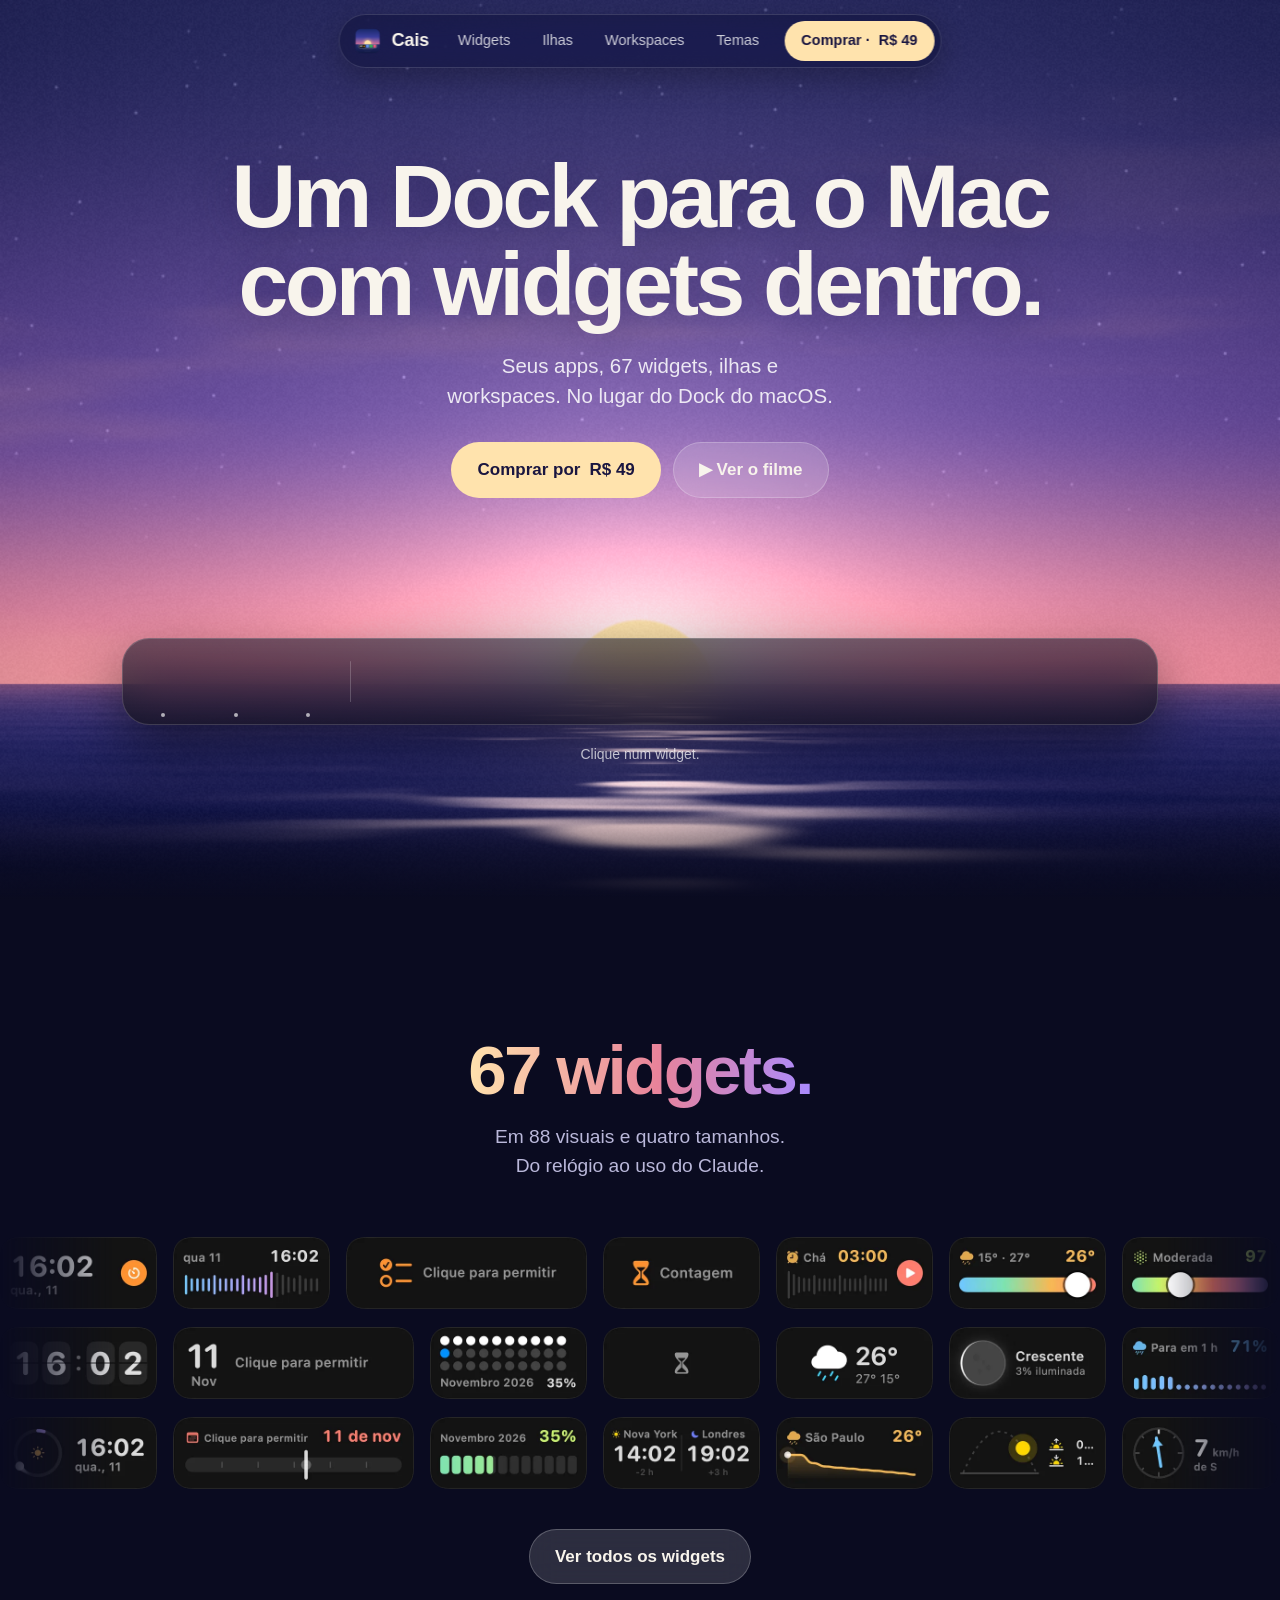
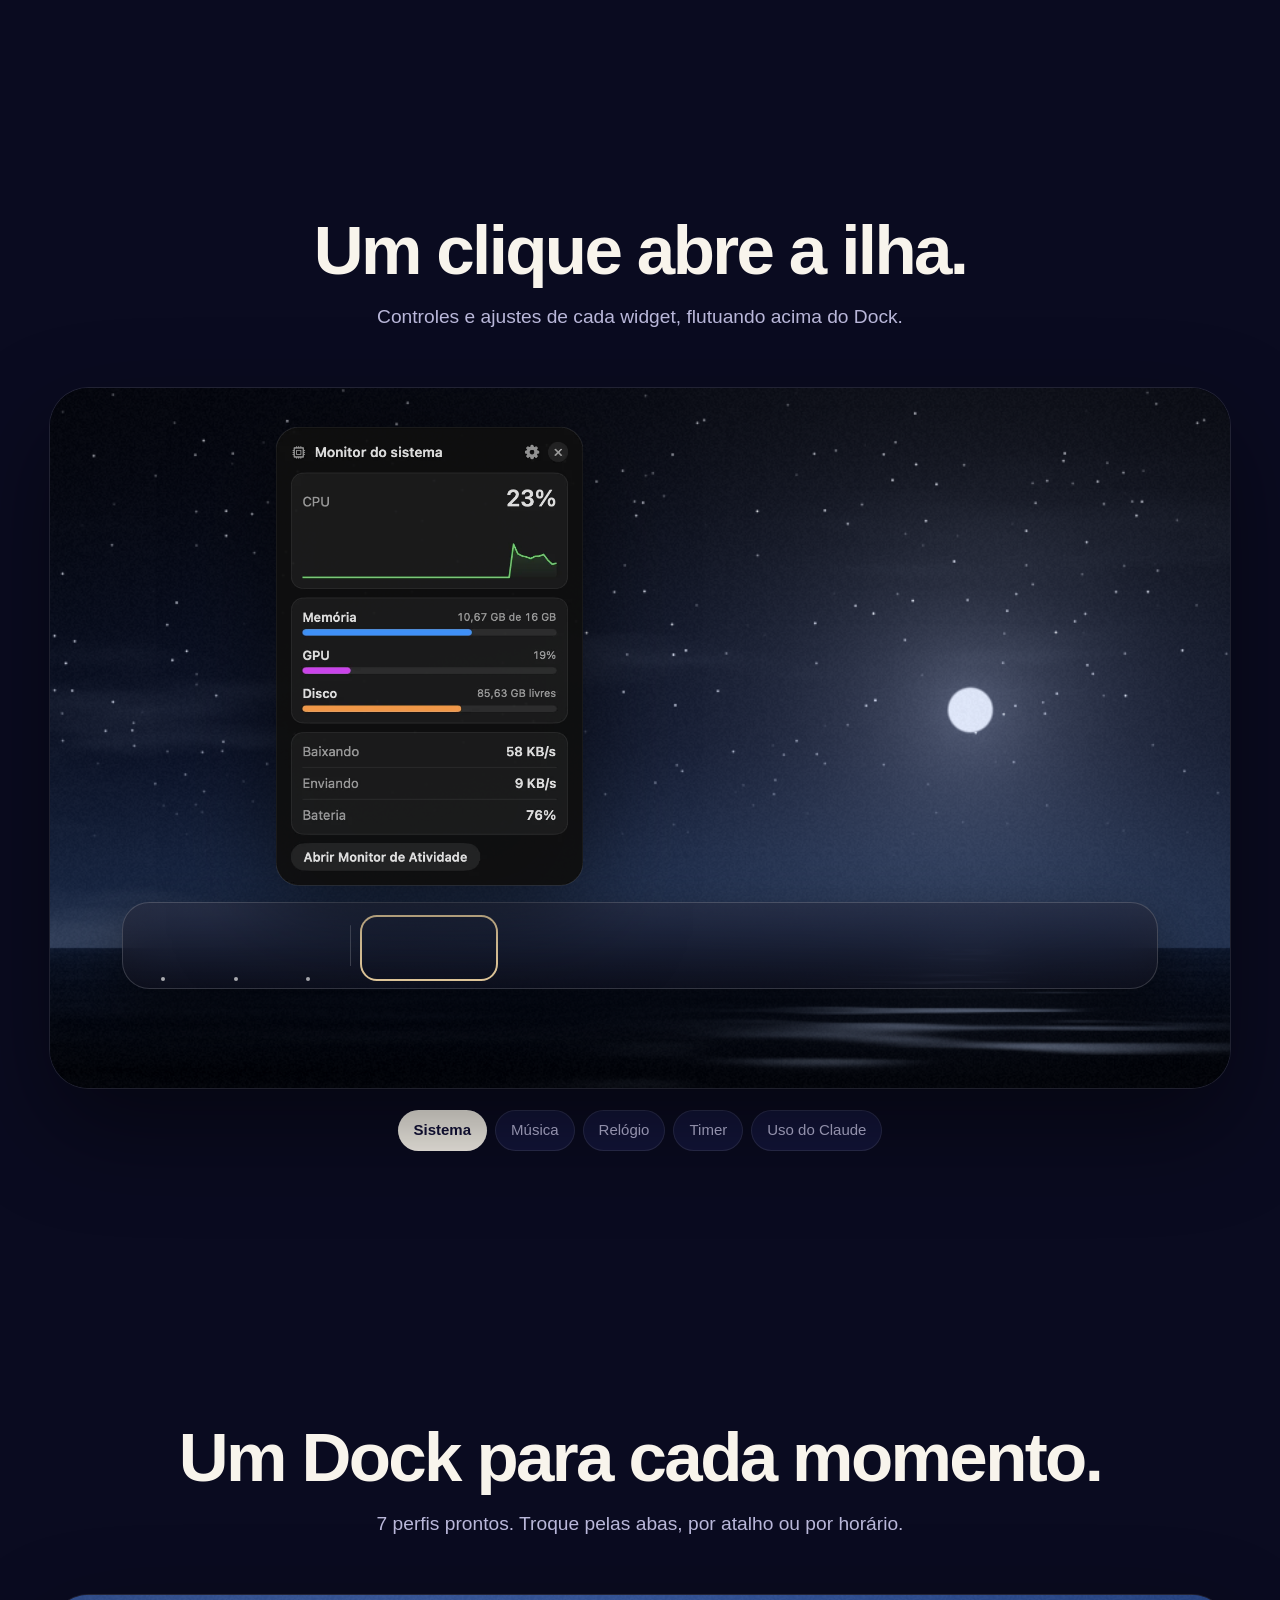
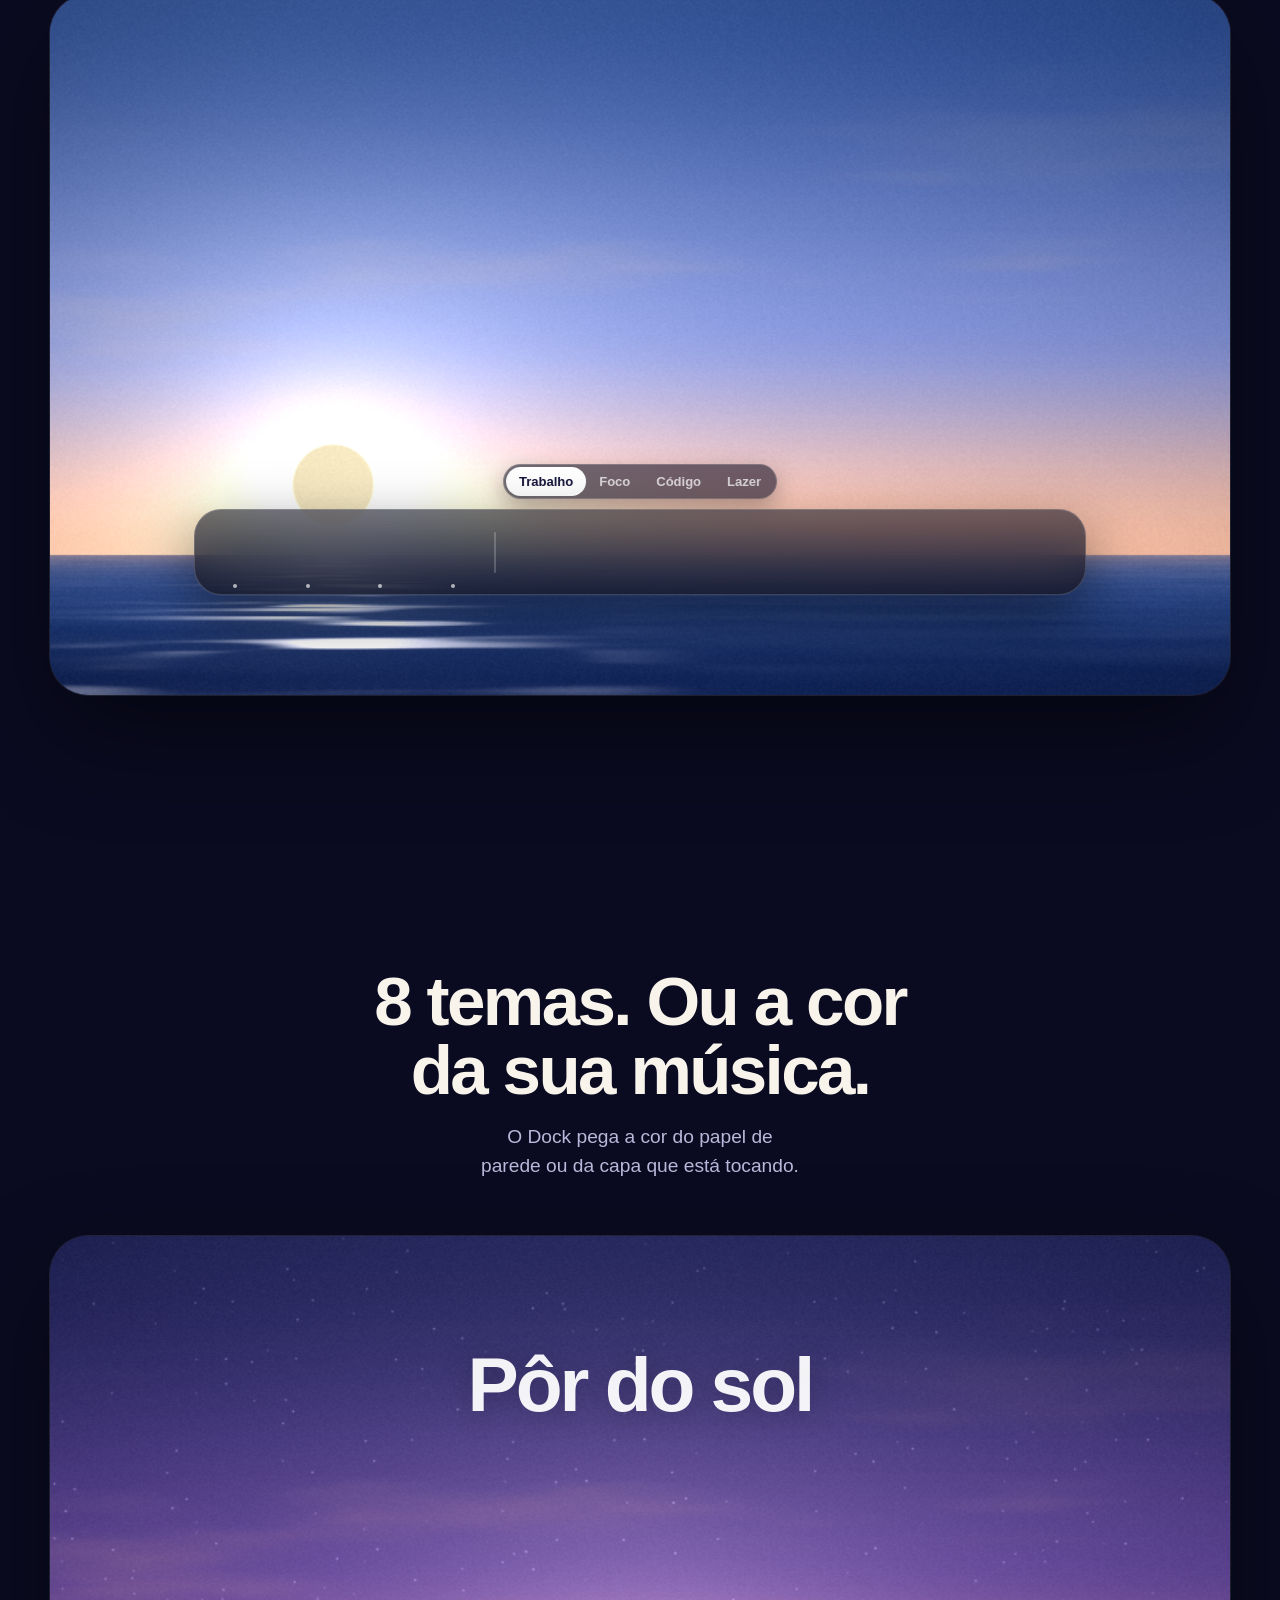
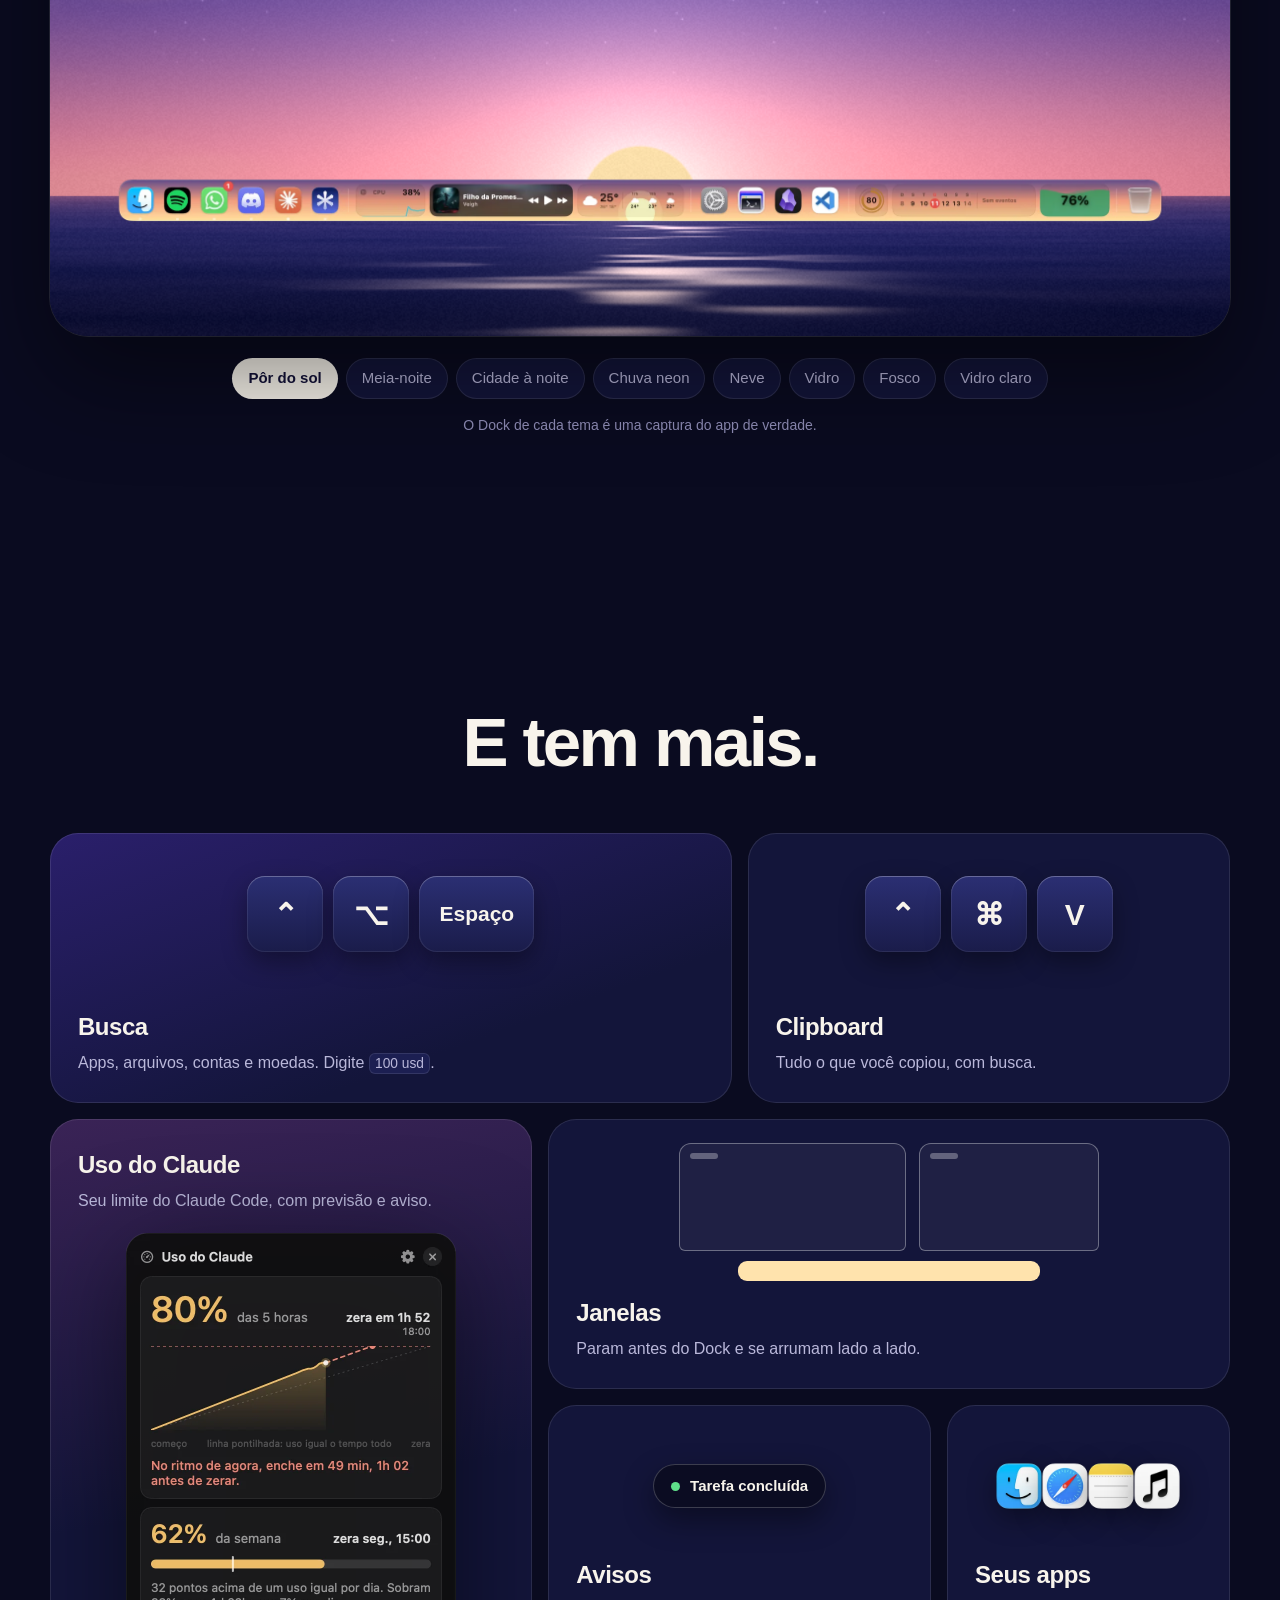
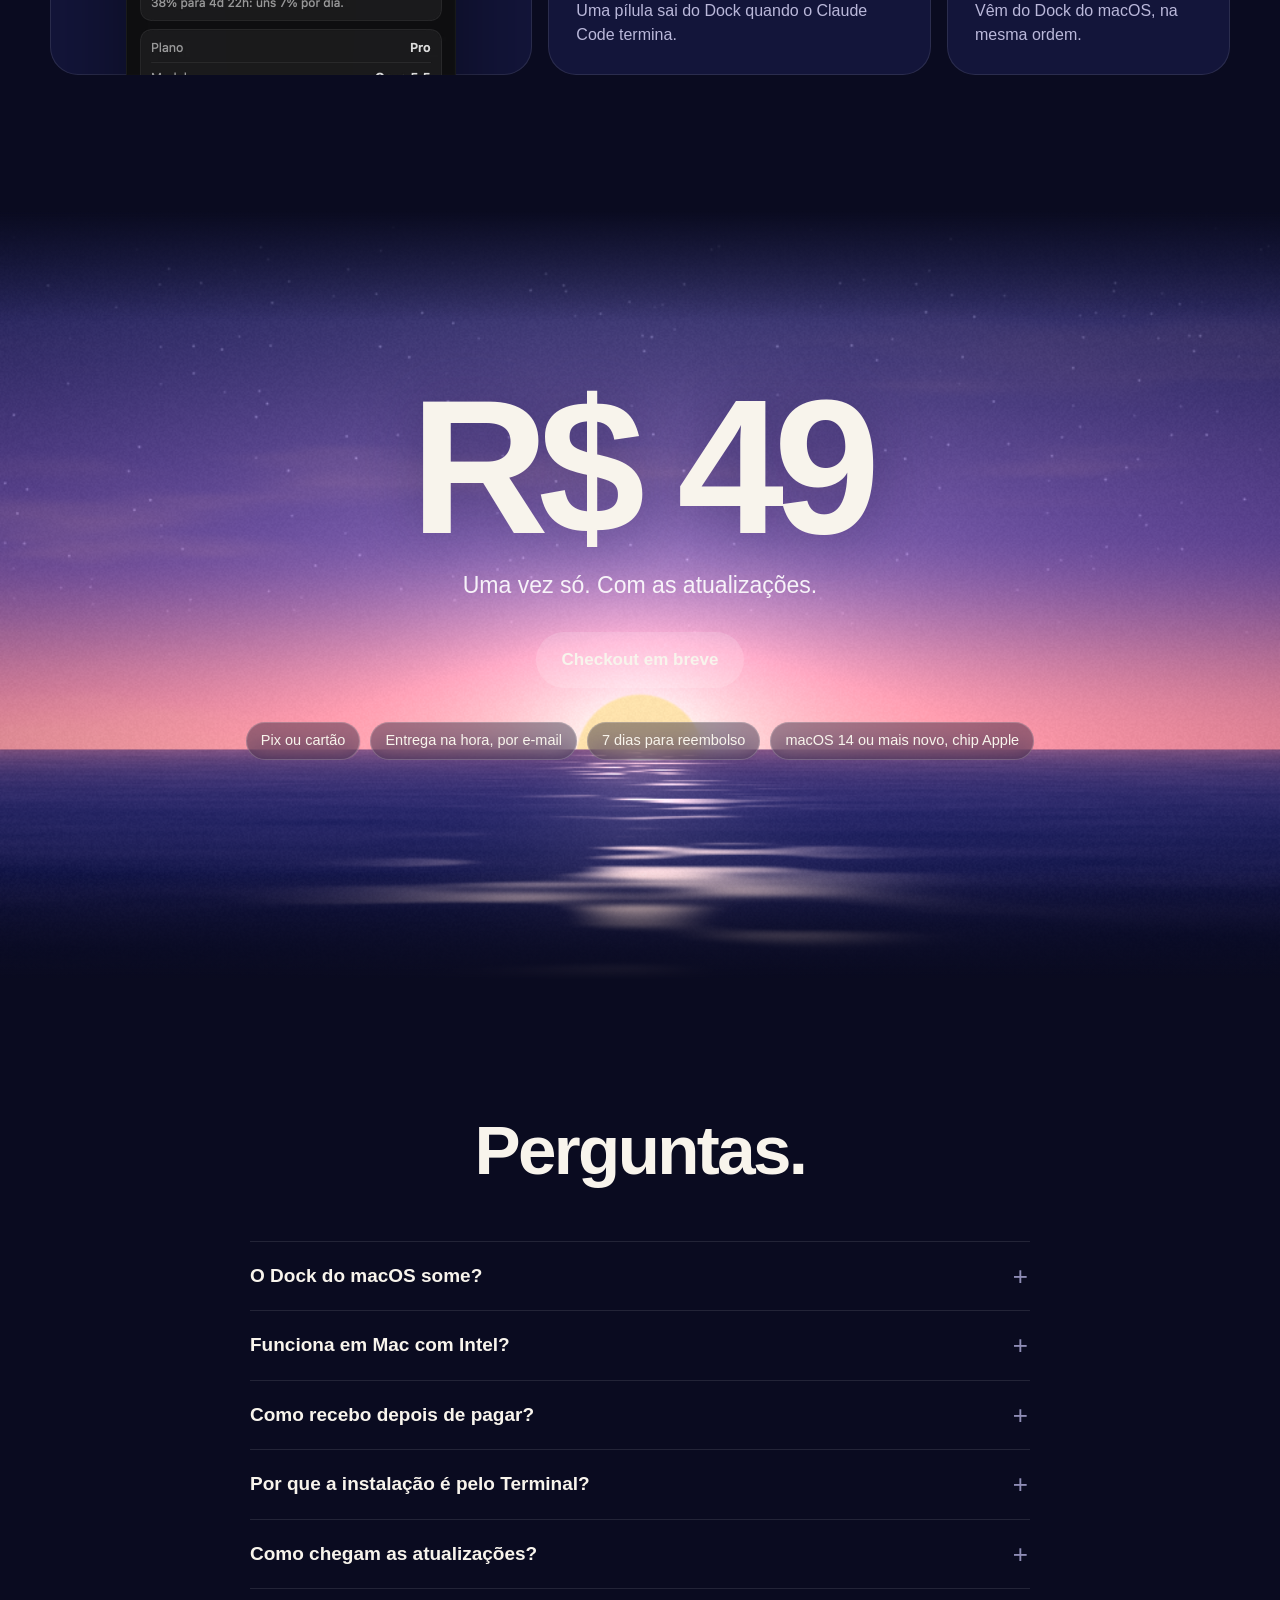
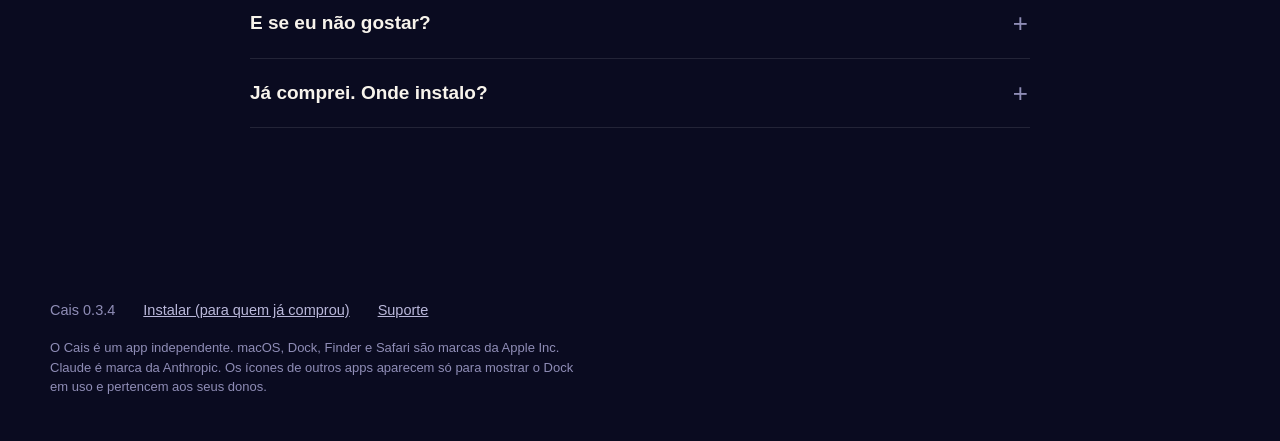
==== commit 2d7ed80d: "Nova identidade visual: pôr do sol no mar, do ícone do app Capa em tela cheia com céu, sol e mar ani" ====
--- a/index.html
+++ b/index.html
@@ -4,184 +4,166 @@
 <meta charset="utf-8">
 <meta name="viewport" content="width=device-width,initial-scale=1">
 <title>Cais: um Dock para o Mac com widgets dentro</title>
-<meta name="description" content="O Cais fica no lugar do Dock do macOS: seus apps, 67 widgets que abrem em ilhas, um Dock para cada tipo de trabalho e 8 temas. R$ 49, pagamento único.">
+<meta name="description" content="O Cais fica no lugar do Dock do macOS: seus apps, 67 widgets que abrem em ilhas, um Dock para cada momento e 8 temas. R$ 49, pagamento único.">
 <meta property="og:title" content="Cais: um Dock para o Mac com widgets dentro">
 <meta property="og:description" content="Apps, 67 widgets que abrem em ilhas, workspaces e 8 temas. R$ 49, pagamento único.">
 <meta property="og:image" content="https://77sorryz.github.io/cais-dock/img/poster.jpg">
 <meta property="og:type" content="website">
 <meta name="twitter:card" content="summary_large_image">
-<meta name="theme-color" content="#111113">
+<meta name="theme-color" content="#1f2260">
 <link rel="icon" href="img/favicon.png">
 <link rel="apple-touch-icon" href="img/apple-touch-icon.png">
 <link rel="stylesheet" href="css/site.css">
 </head>
 <body>
 
-<header class="caixa topo">
-  <a class="marca" href="./"><img src="img/apple-touch-icon.png" alt="" width="32" height="32">Cais</a>
-  <nav aria-label="Seções">
-    <a href="#widgets">Widgets</a>
-    <a href="#workspaces">Workspaces</a>
-    <a href="#temas">Temas</a>
-    <a href="#perguntas">Perguntas</a>
-  </nav>
+<header class="nav">
+  <a class="marca" href="./"><img src="img/apple-touch-icon.png" alt="" width="30" height="30">Cais</a>
+  <a class="i" href="#widgets">Widgets</a>
+  <a class="i" href="#ilhas">Ilhas</a>
+  <a class="i" href="#workspaces">Workspaces</a>
+  <a class="i" href="#temas">Temas</a>
   <a class="bt p" data-compra href="#comprar">Comprar · <span data-preco>R$ 49</span></a>
 </header>
 
 <main>
-<div class="caixa abre">
-  <div>
-    <h1>Um Dock para o Mac com widgets dentro.</h1>
-    <p class="sub">O Cais fica no lugar do Dock do macOS. Ao lado dos seus apps entram 67 widgets que abrem em ilhas, um Dock diferente para cada tipo de trabalho e 8 temas.</p>
-    <div class="acoes">
-      <a class="bt" data-compra href="#comprar">Comprar por <span data-preco>R$ 49</span></a>
-      <a class="lk" href="#widgets">Ver os 67 widgets</a>
-    </div>
-    <p class="pag">Pagamento único, no Pix ou no cartão. macOS 14 ou mais novo, Mac com chip Apple.</p>
-    <p class="dica">O Dock no pé desta página é uma demonstração com os widgets do app. Passe o mouse, clique num widget para abrir a ilha e troque de workspace nas abas.</p>
+<div class="capa" id="capa">
+  <canvas aria-hidden="true"></canvas>
+  <h1>Um Dock para o Mac com widgets dentro.</h1>
+  <p class="sub">Seus apps, 67 widgets, ilhas e workspaces. No lugar do Dock do macOS.</p>
+  <div class="acoes">
+    <a class="bt" data-compra href="#comprar">Comprar por <span data-preco>R$ 49</span></a>
+    <button class="bt vidro" type="button" id="ver-filme">▶ Ver o filme</button>
   </div>
-  <figure>
-    <div class="filme"><video controls preload="none" playsinline poster="img/poster.jpg" src="video/cais.mp4" aria-label="Vídeo de apresentação do Cais"></video></div>
-    <figcaption>Apresentação do Cais em 90 segundos, com som.</figcaption>
-  </figure>
+  <div class="ilha" id="ilha0"><img alt="" src="[data-uri]"></div>
+  <div class="rot" id="rot0" aria-hidden="true"></div>
+  <div class="doca"><div class="barra" id="barra0" aria-label="Demonstração do Cais"></div></div>
+  <p class="toque">Clique num widget.</p>
 </div>
 
 <section id="widgets">
+  <div class="tit sobe">
+    <h2><span class="cor">67 widgets.</span></h2>
+    <p>Em 88 visuais e quatro tamanhos. Do relógio ao uso do Claude.</p>
+  </div>
+  <div class="passa" id="passa" aria-hidden="true"></div>
   <div class="caixa">
-    <div class="gal-topo">
-      <div>
-        <h2>67 widgets, em 88 visuais</h2>
-        <p class="lead">Cada widget fica no Dock em até quatro tamanhos, e vários têm mais de um visual. <b>Clique em qualquer um para pôr no Dock aqui embaixo</b>, como na biblioteca do app.</p>
+    <div class="mais-w"><button class="bt vidro" type="button" id="abre-todos" aria-expanded="false" aria-controls="todos">Ver todos os widgets</button></div>
+    <div id="todos" hidden>
+      <div class="gal-topo">
+        <div class="cats" id="cats" role="group" aria-label="Categorias"></div>
+        <div class="seg" id="tam" role="group" aria-label="Tamanho dos widgets">
+          <button type="button" data-t="0" aria-pressed="true">Padrão</button>
+          <button type="button" data-t="1" aria-pressed="false">P</button>
+          <button type="button" data-t="2" aria-pressed="false">M</button>
+          <button type="button" data-t="3" aria-pressed="false">G</button>
+          <button type="button" data-t="4" aria-pressed="false">GG</button>
+        </div>
       </div>
-      <div class="seg" id="tam" role="group" aria-label="Tamanho dos widgets">
-        <button type="button" data-t="0" aria-pressed="true">Padrão</button>
-        <button type="button" data-t="1" aria-pressed="false">P</button>
-        <button type="button" data-t="2" aria-pressed="false">M</button>
-        <button type="button" data-t="3" aria-pressed="false">G</button>
-        <button type="button" data-t="4" aria-pressed="false">GG</button>
-      </div>
-    </div>
-    <div class="gal">
-      <div class="cats" id="cats" role="group" aria-label="Categorias"></div>
       <div id="galeria"></div>
     </div>
-    <p class="aviso" id="aviso" role="status" aria-live="polite"></p>
   </div>
 </section>
 
 <section id="ilhas">
   <div class="caixa">
-    <div class="ilhas-topo">
-      <h2>Um clique no widget abre a ilha dele</h2>
-      <p class="lead">A ilha flutua acima do Dock com o que não cabe no widget: os timers salvos, os controles da música, o uso de memória e de disco, os tempos do Foco. Ela tem a altura do conteúdo e fecha com outro clique.</p>
+    <div class="tit sobe">
+      <h2>Um clique abre a ilha.</h2>
+      <p>Controles e ajustes de cada widget, flutuando acima do Dock.</p>
     </div>
-    <div class="fila" tabindex="0" aria-label="Quatro ilhas do Cais">
-      <figure><img style="--h:225px" src="img/ilhas/timer.webp" alt="Ilha do Timer com cinco timers salvos e a linha para criar outro" loading="lazy" width="270" height="225"><figcaption>Timer</figcaption></figure>
-      <figure><img style="--h:319px" src="img/ilhas/music.webp" alt="Ilha da Música com capa, progresso e controles" loading="lazy" width="270" height="319"><figcaption>Música</figcaption></figure>
-      <figure><img style="--h:411px" src="img/ilhas/system.webp" alt="Ilha do Monitor do sistema com CPU, memória, GPU, disco e rede" loading="lazy" width="270" height="411"><figcaption>Monitor do sistema</figcaption></figure>
-      <figure><img style="--h:600px" src="img/ilhas/focus.webp" alt="Ilha do Foco com o relógio de 25 minutos, os tempos de pausa e a sequência da semana" loading="lazy" width="270" height="600"><figcaption>Foco</figcaption></figure>
+    <div class="palco sobe" id="palco-ilhas">
+      <canvas aria-hidden="true"></canvas>
+      <div class="ilha" id="ilha1"><img alt="" src="[data-uri]"></div>
+      <div class="doca"><div class="barra" id="barra1"></div></div>
     </div>
-  </div>
-</section>
-
-<section id="claude">
-  <div class="caixa claude">
-    <div>
-      <h2>Seu limite do Claude, sem abrir o terminal</h2>
-      <p class="lead">Para quem usa o Claude Code: o widget Uso do Claude mostra quanto da janela de 5 horas e da semana já foi.</p>
-      <ul class="fatos">
-        <li><b>Previsão pelo ritmo de agora:</b> em quanto tempo o limite enche e se isso acontece antes de zerar.</li>
-        <li><b>Aviso em 80% e 95%</b> da janela de 5 horas.</li>
-        <li>Os números vêm da barra de status do Claude Code, lidos no próprio Mac.</li>
-      </ul>
-    </div>
-    <img src="img/ilhas/claude.webp" alt="Ilha Uso do Claude: 80% das 5 horas, 62% da semana, gráfico com a previsão" loading="lazy" width="330" height="631">
+    <div class="escolhe" id="escolhe-ilhas" role="group" aria-label="Ilhas"></div>
   </div>
 </section>
 
 <section id="workspaces">
-  <div class="caixa ws">
-    <div class="tela"><img src="img/hub/workspaces.webp" alt="Página Workspaces do Cais com os workspaces Principal e Foco e os perfis prontos" loading="lazy" width="1800" height="1046"></div>
-    <div>
-      <h2>Um Dock para cada tipo de trabalho</h2>
-      <p class="lead">Cada workspace guarda os próprios apps e widgets, e pode ter tema próprio.</p>
-      <ul class="fatos">
-        <li><b>7 perfis prontos</b>, montados só com os apps que você tem instalados:
-          <ul class="perfis"><li>Trabalho</li><li>Foco</li><li>Código</li><li>Criação</li><li>Estudo</li><li>Reunião</li><li>Lazer</li></ul></li>
-        <li><b>Troca</b> pelas abas acima do Dock ou com <kbd>⌃⌥⌘←</kbd> e <kbd>⌃⌥⌘→</kbd>. As abas do Dock desta página fazem essa troca.</li>
-        <li><b>Por horário:</b> um workspace pode entrar sozinho na hora marcada.</li>
-      </ul>
+  <div class="caixa">
+    <div class="tit sobe">
+      <h2>Um Dock para cada momento.</h2>
+      <p>7 perfis prontos. Troque pelas abas, por atalho ou por horário.</p>
+    </div>
+    <div class="palco sobe" id="palco-ws">
+      <canvas aria-hidden="true"></canvas>
+      <div class="abas" id="abas-ws" role="group" aria-label="Workspaces"></div>
+      <div class="doca"><div class="barra" id="barra2"></div></div>
     </div>
   </div>
 </section>
 
 <section id="temas">
   <div class="caixa">
-    <h2>8 temas, ou o seu</h2>
-    <p class="lead">Estas são capturas do Dock de verdade em cada tema. Há também o Personalizado, com a cor que você escolher.</p>
-    <ul class="temas">
-      <li><span>Vidro</span><div class="palco"><img src="img/dock/glass.webp" alt="Dock no tema Vidro" loading="lazy" width="2200" height="160"></div></li>
-      <li><span>Fosco</span><div class="palco"><img src="img/dock/frosted.webp" alt="Dock no tema Fosco" loading="lazy" width="2200" height="160"></div></li>
-      <li><span>Vidro claro</span><div class="palco"><img src="img/dock/clear.webp" alt="Dock no tema Vidro claro" loading="lazy" width="2200" height="160"></div></li>
-      <li><span>Meia-noite</span><div class="palco"><img src="img/dock/midnight.webp" alt="Dock no tema Meia-noite" loading="lazy" width="2200" height="160"></div></li>
-      <li><span>Cidade à noite</span><div class="palco"><img src="img/dock/skyline.webp" alt="Dock no tema Cidade à noite" loading="lazy" width="2200" height="160"></div></li>
-      <li><span>Chuva neon</span><div class="palco"><img src="img/dock/neon.webp" alt="Dock no tema Chuva neon" loading="lazy" width="2200" height="160"></div></li>
-      <li><span>Neve</span><div class="palco"><img src="img/dock/snow.webp" alt="Dock no tema Neve" loading="lazy" width="2200" height="160"></div></li>
-      <li><span>Pôr do sol</span><div class="palco"><img src="img/dock/sunset.webp" alt="Dock no tema Pôr do sol" loading="lazy" width="2200" height="160"></div></li>
-    </ul>
-    <ul class="ajustes fatos">
-      <li><b>Cor automática:</b> o Dock e as ilhas pegam a cor do papel de parede ou da capa da música que está tocando.</li>
-      <li><b>Tamanho e ampliação</b> dos ícones ao passar o mouse.</li>
-      <li><b>Posição</b> na tela e em qual monitor o Dock fica.</li>
-      <li><b>Ocultar automaticamente</b>, se você preferir a tela livre.</li>
-    </ul>
+    <div class="tit sobe">
+      <h2>8 temas. Ou a cor da sua música.</h2>
+      <p>O Dock pega a cor do papel de parede ou da capa que está tocando.</p>
+    </div>
+    <div class="palco sobe" id="palco-temas">
+      <canvas aria-hidden="true"></canvas>
+      <p class="nome" id="nome-tema" aria-live="polite"></p>
+      <div class="real" id="real"></div>
+    </div>
+    <div class="escolhe" id="escolhe-temas" role="group" aria-label="Temas"></div>
+    <p class="nota">O Dock de cada tema é uma captura do app de verdade.</p>
   </div>
 </section>
 
 <section id="mais">
-  <div class="caixa mais">
-    <h2>O que mais vem no Cais</h2>
-    <dl>
-      <div><dt>Busca <kbd>⌃⌥Espaço</kbd></dt><dd>Apps, arquivos, widgets e ajustes numa ilha. Também faz conta e converte moeda: digite <kbd>100 usd</kbd>.</dd></div>
-      <div><dt>Clipboard <kbd>⌃⌘V</kbd></dt><dd>Histórico do que você copia, com busca e categorias.</dd></div>
-      <div><dt>Janelas</dt><dd>As janelas param antes do Dock em vez de ficar atrás dele. Com <kbd>⌃⌥⌘T</kbd> elas se arrumam lado a lado sozinhas.</dd></div>
-      <div><dt>Live Activities</dt><dd>Pílulas que saem do Dock para avisar do que está acontecendo.</dd></div>
-      <div><dt>Agentes</dt><dd>Aviso quando o Claude Code termina uma tarefa ou precisa de você.</dd></div>
-      <div><dt>Saúde do Cais</dt><dd>Uma página que mostra quanto o próprio Cais está gastando do Mac.</dd></div>
-      <div><dt>Seus apps de sempre</dt><dd>O Cais traz os apps e as pastas do Dock do macOS, na mesma ordem.</dd></div>
-      <div><dt>Backup</dt><dd>Os ajustes saem para um arquivo e voltam em outro Mac.</dd></div>
-    </dl>
+  <div class="caixa">
+    <div class="tit sobe"><h2>E tem mais.</h2></div>
+    <div class="grade">
+      <div class="cel c7 busca sobe">
+        <div class="arte" aria-hidden="true"><span class="tecla">⌃</span><span class="tecla">⌥</span><span class="tecla l">Espaço</span></div>
+        <h3>Busca</h3><p>Apps, arquivos, contas e moedas. Digite <kbd>100 usd</kbd>.</p>
+      </div>
+      <div class="cel c5 sobe">
+        <div class="arte" aria-hidden="true"><span class="tecla">⌃</span><span class="tecla">⌘</span><span class="tecla">V</span></div>
+        <h3>Clipboard</h3><p>Tudo o que você copiou, com busca.</p>
+      </div>
+      <div class="cel c5 alta claude sobe">
+        <h3>Uso do Claude</h3><p>Seu limite do Claude Code, com previsão e aviso.</p>
+        <img src="img/ilhas/claude.webp" alt="Ilha Uso do Claude com 80% das 5 horas e 62% da semana" loading="lazy" width="330" height="631">
+      </div>
+      <div class="cel c7 janelas sobe">
+        <div class="arte" aria-hidden="true"><div class="jan"><i></i><i></i><b></b></div></div>
+        <h3>Janelas</h3><p>Param antes do Dock e se arrumam lado a lado.</p>
+      </div>
+      <div class="cel c4 sobe">
+        <div class="arte" aria-hidden="true"><span class="pilula"><i></i>Tarefa concluída</span></div>
+        <h3>Avisos</h3><p>Uma pílula sai do Dock quando o Claude Code termina.</p>
+      </div>
+      <div class="cel c3 sobe">
+        <div class="arte" aria-hidden="true"><div class="apps"><img src="img/icons/finder.webp" alt="" loading="lazy"><img src="img/icons/safari.webp" alt="" loading="lazy"><img src="img/icons/notes.webp" alt="" loading="lazy"><img src="img/icons/music.webp" alt="" loading="lazy"></div></div>
+        <h3>Seus apps</h3><p>Vêm do Dock do macOS, na mesma ordem.</p>
+      </div>
+    </div>
   </div>
 </section>
 
-<section id="comprar">
-  <div class="caixa preco">
-    <div>
-      <h2>Preço</h2>
-      <p class="valor"><span data-preco>R$ 49</span><small>uma vez só, com as atualizações.</small></p>
-      <a class="bt" data-compra="final" href="#comprar">Comprar por <span data-preco>R$ 49</span></a>
-      <p class="obs">O pagamento é feito na Cakto. O código da compra e o link de instalação chegam no seu e-mail assim que o pagamento é aprovado.</p>
-    </div>
-    <table class="tab">
-      <tr><th>Pagamento</th><td>Pix ou cartão, pela Cakto</td></tr>
-      <tr><th>Entrega</th><td>Por e-mail, na hora: código da compra e link de instalação</td></tr>
-      <tr><th>Instalação</th><td>Um comando colado no Terminal, ou um arquivo .dmg</td></tr>
-      <tr><th>Atualizações</th><td>O Cais procura versão nova sozinho e instala com um clique</td></tr>
-      <tr><th>Reembolso</th><td>7 dias para pedir o dinheiro de volta, direto na Cakto</td></tr>
-      <tr><th>Requisitos</th><td>macOS 14 (Sonoma) ou mais novo, em Mac com chip Apple (M1 em diante)</td></tr>
-    </table>
-  </div>
-</section>
+<div class="preco" id="comprar">
+  <canvas aria-hidden="true"></canvas>
+  <p class="valor"><span data-preco>R$ 49</span></p>
+  <p class="de">Uma vez só. Com as atualizações.</p>
+  <a class="bt" data-compra="final" href="#comprar">Comprar o Cais</a>
+  <ul class="fatos">
+    <li>Pix ou cartão</li>
+    <li>Entrega na hora, por e-mail</li>
+    <li>7 dias para reembolso</li>
+    <li>macOS 14 ou mais novo, chip Apple</li>
+  </ul>
+</div>
 
 <section id="perguntas">
-  <div class="caixa faq">
-    <h2>Perguntas</h2>
-    <div>
+  <div class="caixa">
+    <div class="tit sobe"><h2>Perguntas.</h2></div>
+    <div class="faq">
       <details><summary>O Dock do macOS some?</summary><p>Só se você quiser. Há um ajuste "Esconder o Dock do macOS", e ele volta ao normal quando você sai do Cais.</p></details>
       <details><summary>Funciona em Mac com Intel?</summary><p>Não. O Cais roda em Macs com chip Apple (M1 em diante), com macOS 14 ou mais novo.</p></details>
+      <details><summary>Como recebo depois de pagar?</summary><p>O pagamento é feito na Cakto. Assim que ele é aprovado, chega um e-mail com o código da compra e o link de instalação.</p></details>
       <details><summary>Por que a instalação é pelo Terminal?</summary><p>O Cais não está na App Store nem passou pela notarização da Apple, que exige uma conta paga de desenvolvedor. Um app assim, baixado pelo navegador, é barrado pelo macOS na primeira abertura. Instalado pelo comando do Terminal ele abre direto. Quem preferir o .dmg precisa liberar o app uma vez em Ajustes do Sistema, Privacidade e Segurança, botão "Abrir Mesmo Assim".</p></details>
-      <details><summary>Como chegam as atualizações?</summary><p>O Cais procura versão nova sozinho. Quando tem, aparece um aviso e um botão "Instalar e reiniciar". O download abre com o código da sua compra, que fica guardado no app.</p></details>
-      <details><summary>Que permissões o Cais pede?</summary><p>Depende dos widgets que você usar: calendário, lembretes, localização para o clima, e assim por diante. Cada uma é pedida só quando o widget precisa, e a página Permissões do app explica o que cada uma liga.</p></details>
+      <details><summary>Como chegam as atualizações?</summary><p>O Cais procura versão nova sozinho. Quando tem, aparece um aviso e um botão "Instalar e reiniciar".</p></details>
       <details><summary>E se eu não gostar?</summary><p>Você tem 7 dias a partir da compra para pedir o reembolso, pela própria Cakto.</p></details>
       <details><summary>Já comprei. Onde instalo?</summary><p>Na <a class="lk" href="instalar/">página de instalação</a>, com o código que chegou no e-mail da compra.</p></details>
     </div>
@@ -195,18 +177,17 @@
     <a href="instalar/">Instalar (para quem já comprou)</a>
     <a data-suporte href="#">Suporte</a>
   </div>
-  <p class="nota">O Cais é um app independente. macOS, Dock, Finder e Safari são marcas da Apple Inc. Claude é marca da Anthropic. Os ícones de outros apps aparecem só para mostrar o Dock em uso e pertencem aos seus donos.</p>
+  <p class="legal">O Cais é um app independente. macOS, Dock, Finder e Safari são marcas da Apple Inc. Claude é marca da Anthropic. Os ícones de outros apps aparecem só para mostrar o Dock em uso e pertencem aos seus donos.</p>
 </footer>
 
-<div class="dock" id="dock" aria-label="Demonstração do Cais">
-  <div class="abas" id="abas" role="group" aria-label="Workspaces"></div>
-  <div class="barra" id="barra"></div>
-</div>
-<div class="ilha" id="ilha"><img alt="" src="[data-uri]"></div>
-<div class="rot" id="rot" aria-hidden="true"></div>
+<dialog id="filme" aria-label="Filme de apresentação do Cais">
+  <form method="dialog"><button class="bt p vidro">Fechar</button></form>
+  <video controls preload="none" playsinline poster="img/poster.jpg" src="video/cais.mp4"></video>
+</dialog>
 
 <script src="config.js"></script>
 <script src="js/dados.js"></script>
+<script src="js/mar.js"></script>
 <script src="js/site.js"></script>
 </body>
 </html>
--- a/css/site.css
+++ b/css/site.css
@@ -1,203 +1,236 @@
-/* Cais — página de venda. Cores e formas tiradas do próprio app (ilhas e ajustes no tema escuro). */
+/* Cais — página de venda. A identidade vem do ícone do app: pôr do sol no mar, o Dock na linha da água. */
 :root{
   color-scheme:dark;
-  --fundo:#111113; --sup:#1c1c1e; --sup2:#2a2a2d; --linha:rgba(255,255,255,.10); --linha2:rgba(255,255,255,.16);
-  --texto:#f2f2f4; --suave:#a3a3a9; --fraco:#88888e; --acento:#3b9bff; --ok:#30d158;
-  --r1:8px; --r2:14px; --r3:22px;
-  --th:52px;                 /* altura de um item do Dock */
-  --dock-espaco:132px;       /* o que o Dock fixo ocupa no pé da janela */
-  --larg:1200px;
-  --f:-apple-system,BlinkMacSystemFont,"SF Pro Text","SF Pro Display","Inter","Helvetica Neue",Arial,sans-serif;
+  --fundo:#0a0b20; --sup:#13153a; --sup2:#1c1f52; --linha:rgba(255,255,255,.10); --linha2:rgba(255,255,255,.18);
+  --texto:#f8f4ec; --suave:#bab8da; --fraco:#8f8db6;
+  --sol:#ffe3ad; --rosa:#e8839a; --violeta:#6a4aa8; --anil:#1f2260; --acento:#ffe3ad; --ok:#5fe08a;
+  --th:54px; --larg:1180px;
+  --f:-apple-system,BlinkMacSystemFont,"SF Pro Display","SF Pro Text","Inter","Helvetica Neue",Arial,sans-serif;
 }
 *{box-sizing:border-box}
-html{scroll-behavior:smooth;scroll-padding-top:24px;-webkit-text-size-adjust:100%}
-body{margin:0;background:var(--fundo);color:var(--texto);font:400 17px/1.55 var(--f);padding-bottom:var(--dock-espaco);-webkit-font-smoothing:antialiased}
-img,video{max-width:100%;height:auto;display:block}
+html{scroll-behavior:smooth;scroll-padding-top:90px;-webkit-text-size-adjust:100%}
+body{margin:0;background:var(--fundo);color:var(--texto);font:400 18px/1.5 var(--f);-webkit-font-smoothing:antialiased;overflow-x:hidden}
+img,video,canvas{max-width:100%;display:block}
+img,video{height:auto}
 a{color:inherit}
 h1,h2,h3,p,ul,ol,dl,dd,figure{margin:0;padding:0}
 ul,ol{list-style:none}
 button{font:inherit;color:inherit;background:none;border:0;padding:0;cursor:pointer}
-:focus-visible{outline:2px solid var(--acento);outline-offset:3px;border-radius:6px}
+:focus-visible{outline:2px solid var(--sol);outline-offset:3px;border-radius:8px}
 kbd{font:500 .86em/1 var(--f);padding:.2em .45em;border-radius:6px;background:var(--sup2);box-shadow:inset 0 0 0 1px var(--linha);white-space:nowrap}
 .caixa{width:min(100% - 48px,var(--larg));margin-inline:auto}
-
-/* topo */
-.topo{display:flex;align-items:center;gap:28px;padding:20px 0}
-.marca{display:flex;align-items:center;gap:10px;font-weight:650;font-size:19px;text-decoration:none;letter-spacing:-.01em}
-.marca img{width:32px;height:32px;border-radius:8px}
-.topo nav{display:flex;gap:24px;margin-left:auto;font-size:15px}
-.topo nav a{color:var(--suave);text-decoration:none}
-.topo nav a:hover{color:var(--texto)}
-.bt{display:inline-flex;align-items:center;justify-content:center;gap:8px;padding:13px 22px;border-radius:999px;background:var(--texto);color:#111113;font-weight:650;font-size:16px;text-decoration:none;white-space:nowrap;transition:background .15s}
-.bt:hover{background:#fff}
-.bt.p{padding:9px 16px;font-size:14.5px}
-.bt[aria-disabled=true]{background:var(--sup2);color:var(--suave);pointer-events:none}
+.bt{display:inline-flex;align-items:center;justify-content:center;gap:9px;padding:15px 26px;border-radius:999px;background:var(--sol);color:#1a1640;font-weight:680;font-size:17px;text-decoration:none;white-space:nowrap;transition:transform .15s ease-out,background .15s}
+.bt:hover{background:#fff0cf;transform:translateY(-1px)}
+.bt.p{padding:9px 17px;font-size:14.5px}
+.bt.vidro{background:rgba(255,255,255,.14);color:var(--texto);-webkit-backdrop-filter:blur(14px);backdrop-filter:blur(14px);box-shadow:inset 0 0 0 1px rgba(255,255,255,.22)}
+.bt.vidro:hover{background:rgba(255,255,255,.22)}
+.bt[aria-disabled=true]{background:rgba(255,255,255,.16);color:var(--texto);pointer-events:none}
 .lk{color:var(--texto);text-decoration:underline;text-decoration-color:var(--fraco);text-underline-offset:4px}
 .lk:hover{text-decoration-color:var(--texto)}
 
-/* abertura */
-.abre{display:grid;grid-template-columns:5fr 7fr;gap:56px;align-items:center;padding:48px 0 72px;min-height:calc(100svh - 76px - var(--dock-espaco))}
-h1{font-size:clamp(2.5rem,5vw,4.25rem);line-height:1.04;letter-spacing:-.028em;font-weight:700;text-wrap:balance}
-.abre .sub{margin-top:24px;font-size:19px;color:var(--suave);max-width:32em;text-wrap:pretty}
-.abre .acoes{display:flex;flex-wrap:wrap;align-items:center;gap:14px 24px;margin-top:32px}
-.abre .pag{font-size:14.5px;color:var(--fraco);margin-top:14px}
-.abre .dica{margin-top:40px;padding-top:20px;border-top:1px solid var(--linha);font-size:15px;color:var(--suave);max-width:30em}
-.filme{border-radius:var(--r2);overflow:hidden;background:#000;box-shadow:0 0 0 1px var(--linha),0 30px 80px rgba(0,0,0,.5)}
-.filme video{width:100%;aspect-ratio:16/9}
-.filme + figcaption{margin-top:10px;font-size:14px;color:var(--fraco)}
-
-/* seções */
-section{padding:88px 0}
-h2{font-size:clamp(1.8rem,3.1vw,2.45rem);line-height:1.1;letter-spacing:-.022em;font-weight:680;text-wrap:balance}
-.lead{margin-top:14px;color:var(--suave);max-width:38em;text-wrap:pretty}
-.lead b,.fatos b{color:var(--texto);font-weight:600}
-
-/* galeria de widgets (mesma lógica da biblioteca do app) */
-#widgets{padding-top:72px;border-top:1px solid var(--linha)}
-.gal-topo{display:flex;flex-wrap:wrap;align-items:end;justify-content:space-between;gap:20px 40px}
-.seg{display:inline-flex;padding:3px;border-radius:999px;background:var(--sup);box-shadow:inset 0 0 0 1px var(--linha)}
-.seg button{padding:6px 13px;border-radius:999px;font-size:14px;color:var(--suave);font-weight:550}
-.seg button[aria-pressed=true]{background:var(--texto);color:#111113}
-.gal{display:grid;grid-template-columns:200px 1fr;gap:40px;margin-top:36px;align-items:start}
-.cats{position:sticky;top:20px;display:flex;flex-direction:column;gap:2px}
-.cats button{display:flex;justify-content:space-between;gap:12px;padding:8px 12px;border-radius:10px;text-align:left;font-size:15.5px;color:var(--suave)}
-.cats button span{color:var(--fraco);font-variant-numeric:tabular-nums;font-size:13.5px}
-.cats button:hover{color:var(--texto)}
-.cats button[aria-pressed=true]{background:var(--texto);color:#111113;font-weight:600}
-.cats button[aria-pressed=true] span{color:#55555a}
-.grupo + .grupo{margin-top:36px}
-.grupo h3{font-size:15px;font-weight:600;color:var(--suave);margin-bottom:16px}
-.fluxo{display:flex;flex-wrap:wrap;gap:22px 18px}
-.w{display:flex;flex-direction:column;align-items:center;gap:8px;border-radius:14px}
-.w img{height:64px;width:auto;border-radius:14px;transition:transform .15s ease-out}
-.w:hover img{transform:translateY(-3px)}
-.w span{font-size:13px;color:var(--suave);max-width:100%;overflow:hidden;text-overflow:ellipsis;white-space:nowrap}
-.aviso{position:absolute;width:1px;height:1px;overflow:hidden;clip-path:inset(50%)}
-
-/* ilhas */
-.ilhas-topo{display:grid;grid-template-columns:5fr 7fr;gap:56px;align-items:end}
-.fila{display:flex;align-items:flex-end;justify-content:space-between;gap:20px;margin-top:44px;padding-bottom:22px;border-bottom:1px solid var(--linha2);overflow-x:auto;scrollbar-width:thin}
-.fila figure{flex:0 0 auto}
-.fila img{width:auto;height:var(--h)}
-.fila figcaption{font-size:13.5px;color:var(--fraco);text-align:center;margin-top:10px}
-
-/* claude */
-.claude{display:grid;grid-template-columns:7fr 5fr;gap:64px;align-items:center}
-.claude img{width:330px;justify-self:center}
-.fatos{margin-top:22px;display:grid;gap:12px;color:var(--suave);max-width:36em}
-.fatos > li{padding-left:18px;position:relative}
-.fatos > li::before{content:"";position:absolute;left:0;top:.72em;width:7px;height:1.5px;background:var(--fraco)}
-
-/* workspaces */
-.ws{display:grid;grid-template-columns:8fr 4fr;gap:48px;align-items:center}
-.ws .tela{border-radius:var(--r2);overflow:hidden;box-shadow:0 0 0 1px var(--linha),0 30px 80px rgba(0,0,0,.45);margin-left:calc((100vw - min(100vw - 48px,var(--larg)))/-2 + 0px)}
-.ws .tela img{width:100%}
-.perfis{display:flex;flex-wrap:wrap;gap:6px 8px;margin-top:10px}
-.perfis li{font-size:14.5px;padding:4px 11px;border-radius:8px;background:var(--sup);box-shadow:inset 0 0 0 1px var(--linha);color:var(--texto)}
-
-/* temas */
-.temas{margin-top:40px;border-top:1px solid var(--linha)}
-.temas li{display:grid;grid-template-columns:170px 1fr;gap:24px;align-items:center;padding:14px 0;border-bottom:1px solid var(--linha)}
-.temas span{font-size:15.5px;color:var(--suave)}
-.temas .palco{border-radius:12px;padding:6px 3% 10px;background:var(--pal,#bfc6cf)}
-.temas img{width:100%;height:auto}
-.ajustes{margin-top:32px;display:grid;grid-template-columns:repeat(2,minmax(0,1fr));gap:14px 48px;color:var(--suave);max-width:900px}
-
-/* mais */
-.mais{display:grid;grid-template-columns:4fr 8fr;gap:56px;align-items:start}
-.mais dl{display:grid;grid-template-columns:repeat(2,minmax(0,1fr));gap:28px 44px}
-.mais dt{font-weight:620;font-size:17px}
-.mais dd{margin-top:5px;color:var(--suave);font-size:15.5px;line-height:1.5}
-
-/* preço */
-#comprar{background:var(--sup);border-block:1px solid var(--linha)}
-.preco{display:grid;grid-template-columns:5fr 7fr;gap:64px;align-items:start}
-.valor{font-size:clamp(3.4rem,7vw,5.4rem);font-weight:720;letter-spacing:-.035em;line-height:1;font-variant-numeric:tabular-nums}
-.valor small{display:block;margin-top:12px;font-size:17px;font-weight:400;letter-spacing:0;color:var(--suave)}
-.preco .bt{margin-top:28px}
-.preco .obs{margin-top:14px;font-size:14.5px;color:var(--fraco);max-width:26em}
-.tab{width:100%;border-collapse:collapse;font-size:16px}
-.tab th,.tab td{text-align:left;padding:13px 0;border-bottom:1px solid var(--linha);vertical-align:top}
-.tab th{font-weight:400;color:var(--suave);width:34%;padding-right:20px}
-.tab tr:first-child th,.tab tr:first-child td{border-top:1px solid var(--linha)}
-
-/* perguntas */
-.faq{display:grid;grid-template-columns:4fr 8fr;gap:56px;align-items:start}
-.faq details{border-bottom:1px solid var(--linha)}
-.faq details:first-child{border-top:1px solid var(--linha)}
-.faq summary{padding:17px 28px 17px 0;font-weight:600;cursor:pointer;list-style:none;position:relative}
-.faq summary::-webkit-details-marker{display:none}
-.faq summary::after{content:"+";position:absolute;right:2px;top:14px;font-weight:400;font-size:22px;color:var(--fraco)}
-.faq details[open] summary::after{content:"–"}
-.faq details p{padding:0 0 20px;color:var(--suave);max-width:60ch}
-
-footer{padding:40px 0 24px;font-size:14.5px;color:var(--fraco)}
-footer .linha{display:flex;flex-wrap:wrap;gap:10px 28px;align-items:center}
-footer a{color:var(--suave)}
-footer .nota{margin-top:16px;max-width:70ch;font-size:13px}
-
-/* ───── o Dock de demonstração, preso ao pé da janela ───── */
-.dock{position:fixed;left:0;right:0;bottom:12px;z-index:50;display:flex;flex-direction:column;align-items:center;gap:8px;pointer-events:none}
-.dock > *{pointer-events:auto}
-.abas{display:flex;padding:3px;border-radius:999px;background:rgba(30,30,34,.78);-webkit-backdrop-filter:blur(22px) saturate(1.5);backdrop-filter:blur(22px) saturate(1.5);box-shadow:inset 0 0 0 1px var(--linha2),0 8px 24px rgba(0,0,0,.35)}
-.abas button{padding:4px 12px;border-radius:999px;font-size:12.5px;font-weight:560;color:var(--suave)}
-.abas button:hover{color:var(--texto)}
-.abas button[aria-pressed=true]{background:var(--texto);color:#111113}
-.barra{display:flex;align-items:flex-end;gap:calc(var(--th)*.17);padding:calc(var(--th)*.16);border-radius:calc(var(--th)*.44);background:linear-gradient(180deg,rgba(50,52,60,.72),rgba(26,27,32,.8));-webkit-backdrop-filter:blur(26px) saturate(1.6);backdrop-filter:blur(26px) saturate(1.6);box-shadow:inset 0 0 0 1px rgba(255,255,255,.14),0 18px 50px rgba(0,0,0,.55);transition:opacity .16s ease-out,transform .16s ease-out}
-.barra.troca{opacity:0;transform:translateY(6px)}
+/* navegação flutuante */
+.nav{position:fixed;z-index:60;top:14px;left:50%;transform:translateX(-50%);display:flex;align-items:center;gap:6px;padding:7px 7px 7px 14px;border-radius:999px;background:rgba(16,17,48,.55);-webkit-backdrop-filter:blur(22px) saturate(1.5);backdrop-filter:blur(22px) saturate(1.5);box-shadow:inset 0 0 0 1px rgba(255,255,255,.14),0 10px 30px rgba(0,0,0,.25);max-width:calc(100vw - 20px)}
+.nav > *{flex:0 0 auto}
+.marca{display:flex;align-items:center;gap:9px;font-weight:700;font-size:18px;text-decoration:none;letter-spacing:-.01em;margin-right:10px}
+.marca img{width:30px;height:30px;border-radius:8px}
+.nav a.i{padding:8px 13px;border-radius:999px;font-size:14.5px;color:rgba(255,255,255,.78);text-decoration:none;white-space:nowrap}
+.nav a.i:hover{color:#fff;background:rgba(255,255,255,.1)}
+.nav .bt{margin-left:6px}
+
+/* capa: a cena ocupa a primeira tela inteira */
+.capa{position:relative;min-height:max(100svh,660px);overflow:hidden;display:flex;flex-direction:column;align-items:center;text-align:center;padding:clamp(108px,17svh,170px) 24px 0;isolation:isolate}
+.capa canvas,.palco canvas,.preco canvas{position:absolute;inset:0;width:100%;height:100%;z-index:-1}
+h1{font-size:clamp(2.7rem,7vw,6.1rem);line-height:.98;letter-spacing:-.04em;font-weight:760;text-wrap:balance;max-width:13em;text-shadow:0 2px 40px rgba(20,14,60,.35)}
+.capa .sub{margin-top:22px;font-size:clamp(1.05rem,1.6vw,1.35rem);color:rgba(255,255,255,.86);max-width:30em;text-wrap:balance}
+.capa .acoes{display:flex;flex-wrap:wrap;justify-content:center;gap:12px;margin-top:30px}
+.capa .doca{position:absolute;left:0;right:0;bottom:calc(24% - var(--th)*.66);display:flex;justify-content:center;padding:0 12px}
+.capa .toque{position:absolute;left:0;right:0;bottom:calc(24% - var(--th)*.66 - 40px);font-size:14px;color:rgba(255,255,255,.7)}
+.capa::after{content:"";position:absolute;left:0;right:0;bottom:0;height:90px;background:linear-gradient(transparent,var(--fundo));pointer-events:none}
+
+/* o Dock */
+.barra{position:relative;display:flex;align-items:flex-end;gap:calc(var(--th)*.17);padding:calc(var(--th)*.16);border-radius:calc(var(--th)*.44);background:linear-gradient(180deg,rgba(40,42,58,.66),rgba(14,15,26,.78));-webkit-backdrop-filter:blur(26px) saturate(1.6);backdrop-filter:blur(26px) saturate(1.6);box-shadow:inset 0 0 0 1px rgba(255,255,255,.16),0 22px 60px rgba(0,0,0,.5);transition:opacity .18s ease-out,transform .18s ease-out}
+.barra.troca{opacity:0;transform:translateY(8px)}
 .dk{position:relative;flex:0 0 auto;height:var(--th);transform-origin:50% 100%;border-radius:calc(var(--th)*.24);will-change:transform}
 .dk img{height:100%;width:auto;pointer-events:none}
 .dk.app{width:var(--th);margin-bottom:5px}
 .dk.app img{width:100%}
 .dk.app::after{content:"";position:absolute;left:50%;bottom:-7px;width:4px;height:4px;margin-left:-2px;border-radius:50%;background:rgba(255,255,255,.65)}
-.dk.novo{animation:entra .32s cubic-bezier(.2,.9,.3,1.15)}
-@keyframes entra{from{transform:scale(.4);opacity:0}to{transform:none;opacity:1}}
+.dk.chega{animation:chega .5s cubic-bezier(.2,.9,.3,1.2) both;animation-delay:calc(var(--i)*55ms + var(--d,0ms))}
+@keyframes chega{from{transform:translateY(26px) scale(.5);opacity:0}to{transform:none;opacity:1}}
+.dk.ativo{box-shadow:0 0 0 2px rgba(255,227,173,.9)}
 .sep{flex:0 0 1.5px;align-self:center;height:calc(var(--th)*.66);background:rgba(255,255,255,.2);border-radius:1px}
-.ilha{position:fixed;z-index:49;bottom:calc(var(--dock-espaco) - 6px);opacity:0;transform:translateY(10px) scale(.98);transform-origin:50% 100%;transition:opacity .18s ease-out,transform .18s ease-out;pointer-events:none;filter:drop-shadow(0 24px 50px rgba(0,0,0,.6))}
+.ilha{position:absolute;z-index:5;opacity:0;transform:translateY(12px) scale(.97);transform-origin:50% 100%;transition:opacity .22s ease-out,transform .22s ease-out;pointer-events:none;filter:drop-shadow(0 26px 50px rgba(0,0,0,.55))}
 .ilha.aberta{opacity:1;transform:none;pointer-events:auto}
-.ilha img{max-height:calc(100svh - var(--dock-espaco) - 28px);width:auto;max-width:calc(100vw - 24px)}
-.rot{position:fixed;z-index:49;bottom:calc(var(--dock-espaco) - 34px);padding:5px 11px;border-radius:9px;background:rgba(30,30,34,.9);box-shadow:inset 0 0 0 1px var(--linha2);font-size:13px;white-space:nowrap;opacity:0;transition:opacity .12s;pointer-events:none}
+.ilha img{width:auto;max-width:calc(100vw - 32px)}
+.capa .ilha{bottom:calc(24% + var(--th)*.86)}
+.capa .ilha img{max-height:min(560px,calc(76svh - var(--th) - 96px))}
+.rot{position:absolute;z-index:6;padding:5px 11px;border-radius:9px;background:rgba(14,15,34,.9);box-shadow:inset 0 0 0 1px var(--linha2);font-size:13px;white-space:nowrap;opacity:0;transition:opacity .12s;pointer-events:none}
 .rot.aberta{opacity:1}
+.capa .rot{bottom:calc(24% + var(--th)*.86)}
+
+/* seções */
+section{padding:clamp(72px,11vw,136px) 0}
+.tit{text-align:center;margin:0 auto clamp(32px,5vw,56px);max-width:1040px;padding:0 20px}
+h2{font-size:clamp(2.2rem,5.4vw,4.5rem);line-height:1.0;letter-spacing:-.038em;font-weight:740;text-wrap:balance}
+.tit p{margin:18px auto 0;color:var(--suave);font-size:clamp(1.05rem,1.5vw,1.3rem);max-width:28em;text-wrap:balance}
+.cor{background:linear-gradient(92deg,var(--sol),var(--rosa) 55%,#a98bff);-webkit-background-clip:text;background-clip:text;color:transparent}
+
+/* widgets: três fileiras que passam */
+#widgets{padding-bottom:clamp(56px,8vw,96px)}
+.passa{display:grid;gap:18px;-webkit-mask-image:linear-gradient(90deg,transparent,#000 9%,#000 91%,transparent);mask-image:linear-gradient(90deg,transparent,#000 9%,#000 91%,transparent);overflow:hidden}
+.trilho{display:flex;gap:16px;width:max-content;animation:passa var(--t,80s) linear infinite}
+.trilho.volta{animation-direction:reverse}
+.trilho img{height:72px;width:auto;flex:0 0 auto;border-radius:16px}
+@keyframes passa{to{transform:translateX(-50%)}}
+.passa:hover .trilho{animation-play-state:paused}
+.mais-w{display:flex;justify-content:center;margin-top:40px}
+#todos{margin-top:48px}
+#todos[hidden]{display:none}
+.gal-topo{display:flex;flex-wrap:wrap;align-items:center;justify-content:space-between;gap:16px}
+.seg{display:inline-flex;padding:3px;border-radius:999px;background:var(--sup);box-shadow:inset 0 0 0 1px var(--linha)}
+.seg button{padding:6px 13px;border-radius:999px;font-size:14px;color:var(--suave);font-weight:560}
+.seg button[aria-pressed=true]{background:var(--texto);color:#14133a}
+.cats{display:flex;flex-wrap:wrap;gap:6px}
+.cats button{display:flex;gap:8px;padding:7px 13px;border-radius:999px;font-size:14.5px;color:var(--suave);background:var(--sup);box-shadow:inset 0 0 0 1px var(--linha)}
+.cats button span{color:var(--fraco);font-variant-numeric:tabular-nums}
+.cats button[aria-pressed=true]{background:var(--texto);color:#14133a;font-weight:600}
+.cats button[aria-pressed=true] span{color:#5b5a7c}
+#galeria{margin-top:32px}
+.grupo + .grupo{margin-top:34px}
+.grupo h3{font-size:15px;font-weight:600;color:var(--suave);margin-bottom:14px}
+.fluxo{display:flex;flex-wrap:wrap;gap:20px 16px}
+.w{display:flex;flex-direction:column;align-items:center;gap:7px}
+.w img{height:60px;width:auto;border-radius:14px}
+.w figcaption{font-size:12.5px;color:var(--suave);white-space:nowrap}
+
+/* palcos: a cena com o Dock dentro */
+.palco{--ph:min(700px,80svh);position:relative;height:var(--ph);border-radius:clamp(22px,3vw,40px);overflow:hidden;isolation:isolate;box-shadow:0 0 0 1px var(--linha),0 40px 100px rgba(0,0,0,.45)}
+.palco .doca{position:absolute;left:0;right:0;bottom:calc(20% - var(--th)*.66);display:flex;justify-content:center;padding:0 12px}
+.palco .ilha{bottom:calc(20% + var(--th)*.86)}
+.palco .ilha img{max-height:calc(var(--ph)*.8 - var(--th) - 30px)}
+.palco .abas{position:absolute;left:50%;transform:translateX(-50%);bottom:calc(20% + var(--th)*.86 + 2px)}
+.abas{display:flex;padding:3px;border-radius:999px;background:rgba(18,19,40,.6);-webkit-backdrop-filter:blur(20px) saturate(1.5);backdrop-filter:blur(20px) saturate(1.5);box-shadow:inset 0 0 0 1px rgba(255,255,255,.18),0 8px 24px rgba(0,0,0,.3)}
+.abas button{padding:5px 13px;border-radius:999px;font-size:13px;font-weight:580;color:rgba(255,255,255,.75);white-space:nowrap}
+.abas button[aria-pressed=true]{background:#fff;color:#14133a}
+.escolhe{display:flex;flex-wrap:wrap;justify-content:center;gap:8px;margin-top:22px}
+.escolhe button{padding:9px 16px;border-radius:999px;font-size:15px;color:var(--suave);background:var(--sup);box-shadow:inset 0 0 0 1px var(--linha);transition:background .15s,color .15s}
+.escolhe button:hover{color:var(--texto)}
+.escolhe button[aria-pressed=true]{background:var(--texto);color:#14133a;font-weight:620}
+.palco .real{position:absolute;left:4%;right:4%;height:0;bottom:calc(20% - 28px)}
+.palco .real img{position:absolute;left:0;bottom:0;width:100%;opacity:0;transition:opacity .5s ease-out}
+.palco .real img.on{opacity:1}
+.palco .nome{position:absolute;left:0;right:0;top:13%;text-align:center;font-size:clamp(2rem,6vw,5rem);font-weight:760;letter-spacing:-.04em;color:rgba(255,255,255,.94);text-shadow:0 2px 30px rgba(0,0,0,.25)}
+.nota{text-align:center;margin-top:16px;font-size:14px;color:var(--fraco)}
+
+/* e tem mais */
+.grade{display:grid;grid-template-columns:repeat(12,minmax(0,1fr));gap:16px}
+.cel{position:relative;overflow:hidden;border-radius:28px;background:var(--sup);box-shadow:inset 0 0 0 1px var(--linha);padding:28px;min-height:270px;display:flex;flex-direction:column;justify-content:flex-end}
+.cel h3{font-size:1.5rem;letter-spacing:-.02em;font-weight:700}
+.cel p{margin-top:6px;color:var(--suave);font-size:16px;max-width:24em}
+.cel .arte{position:absolute;inset:0 0 auto 0;height:calc(100% - 108px);display:flex;align-items:center;justify-content:center;gap:10px;padding:24px}
+.c7{grid-column:span 7}.c5{grid-column:span 5}.c4{grid-column:span 4}.c3{grid-column:span 3}
+.alta{grid-row:span 2}
+.tecla{display:grid;place-items:center;min-width:76px;height:76px;padding:0 20px;border-radius:18px;font-size:30px;font-weight:600;color:var(--texto);background:linear-gradient(180deg,#2b2f73,#1a1c4a);box-shadow:inset 0 1px 0 rgba(255,255,255,.22),inset 0 0 0 1px rgba(255,255,255,.08),0 10px 24px rgba(0,0,0,.35)}
+.tecla.l{font-size:21px}
+.cel.busca{background:linear-gradient(160deg,#2a1f6b,#13153a 70%)}
+.cel.claude{background:linear-gradient(170deg,#3a2356,#13153a 65%);justify-content:flex-start}
+.cel.claude img{position:absolute;left:50%;transform:translateX(-50%);bottom:-34%;width:min(78%,330px);filter:drop-shadow(0 20px 50px rgba(0,0,0,.5))}
+.cel.janelas .arte{align-items:flex-end;padding-bottom:0}
+.jan{width:min(100%,420px);height:100%;max-height:150px;position:relative}
+.jan i{position:absolute;top:0;bottom:30px;border-radius:12px 12px 6px 6px;border:1.5px solid rgba(255,255,255,.34);background:rgba(255,255,255,.05)}
+.jan i::before{content:"";position:absolute;left:10px;top:9px;width:28px;height:6px;border-radius:3px;background:rgba(255,255,255,.3)}
+.jan i:nth-child(1){left:0;width:54%}
+.jan i:nth-child(2){right:0;width:43%}
+.jan b{position:absolute;left:14%;right:14%;bottom:0;height:20px;border-radius:9px;background:var(--sol)}
+.pilula{display:flex;align-items:center;gap:10px;padding:11px 18px;border-radius:999px;background:rgba(10,11,30,.85);box-shadow:inset 0 0 0 1px rgba(255,255,255,.2),0 12px 30px rgba(0,0,0,.4);font-size:15px;font-weight:600;animation:pilula 4.5s ease-in-out infinite}
+.pilula i{width:9px;height:9px;border-radius:50%;background:var(--ok)}
+@keyframes pilula{0%,12%{transform:translateY(22px) scale(.86);opacity:0}24%,78%{transform:none;opacity:1}92%,100%{transform:translateY(22px) scale(.86);opacity:0}}
+.apps{display:flex}
+.apps img{width:56px;height:56px;margin-left:-10px;filter:drop-shadow(0 8px 14px rgba(0,0,0,.4))}
+.apps img:first-child{margin-left:0}
+
+/* preço */
+.preco{position:relative;isolation:isolate;overflow:hidden;text-align:center;padding:clamp(96px,14vw,170px) 24px clamp(120px,18vw,220px)}
+.valor{font-size:clamp(5rem,17vw,12rem);font-weight:780;letter-spacing:-.055em;line-height:.9;font-variant-numeric:tabular-nums;text-shadow:0 4px 60px rgba(20,14,60,.4)}
+.preco .de{margin-top:14px;font-size:clamp(1.1rem,1.8vw,1.45rem);color:rgba(255,255,255,.9)}
+.preco .bt{margin-top:30px}
+.fatos{display:flex;flex-wrap:wrap;justify-content:center;gap:10px;margin-top:34px}
+.fatos li{padding:8px 15px;border-radius:999px;font-size:14.5px;background:rgba(12,12,40,.38);-webkit-backdrop-filter:blur(12px);backdrop-filter:blur(12px);box-shadow:inset 0 0 0 1px rgba(255,255,255,.2)}
+.preco::before,.preco::after{content:"";position:absolute;left:0;right:0;height:110px;pointer-events:none;z-index:0}
+.preco::before{top:0;background:linear-gradient(var(--fundo),transparent)}
+.preco::after{bottom:0;background:linear-gradient(transparent,var(--fundo))}
+.preco > *:not(canvas){position:relative;z-index:1}
+
+/* perguntas */
+.faq{max-width:780px;margin:0 auto}
+.faq details{border-bottom:1px solid var(--linha)}
+.faq details:first-child{border-top:1px solid var(--linha)}
+.faq summary{padding:20px 34px 20px 0;font-weight:620;font-size:19px;cursor:pointer;list-style:none;position:relative}
+.faq summary::-webkit-details-marker{display:none}
+.faq summary::after{content:"+";position:absolute;right:2px;top:15px;font-weight:300;font-size:26px;color:var(--fraco)}
+.faq details[open] summary::after{content:"–"}
+.faq details p{padding:0 0 22px;color:var(--suave);max-width:62ch}
+
+footer{padding:36px 0 44px;font-size:14.5px;color:var(--fraco)}
+footer .linha{display:flex;flex-wrap:wrap;gap:10px 28px;align-items:center}
+footer a{color:var(--suave)}
+footer .legal{margin-top:16px;max-width:74ch;font-size:13px}
+
+/* filme */
+dialog{border:0;padding:0;background:transparent;width:min(1100px,calc(100vw - 32px));max-width:none}
+dialog::backdrop{background:rgba(5,5,18,.82);-webkit-backdrop-filter:blur(10px);backdrop-filter:blur(10px)}
+dialog video{width:100%;aspect-ratio:16/9;border-radius:20px;background:#000;box-shadow:0 40px 120px rgba(0,0,0,.7)}
+dialog form{display:flex;justify-content:flex-end;margin-bottom:10px}
+
+/* entrada ao rolar */
+.js .sobe{opacity:0;transform:translateY(22px);transition:opacity .7s ease-out,transform .7s cubic-bezier(.2,.7,.2,1)}
+.js .sobe.visto{opacity:1;transform:none}
 
 /* instalar */
-.inst{max-width:760px;padding:32px 0 80px}
-.inst h1{font-size:clamp(2.1rem,4vw,3rem)}
-.inst h2{font-size:1.45rem;margin-top:56px}
-.inst p{margin-top:14px;color:var(--suave);max-width:62ch}
+.topo{display:flex;align-items:center;padding:22px 0}
+.inst{max-width:760px;padding:24px 0 90px}
+.inst h1{font-size:clamp(2.2rem,4.4vw,3.2rem);text-shadow:none;letter-spacing:-.03em}
+.inst h2{font-size:1.5rem;letter-spacing:-.02em;margin-top:56px}
+.inst p{margin-top:14px;color:var(--suave);max-width:62ch;font-size:17px}
 .campo{margin-top:18px;display:flex;flex-wrap:wrap;gap:12px;align-items:center}
 .campo input{font:500 18px/1 ui-monospace,"SF Mono",Menlo,monospace;letter-spacing:.04em;padding:14px 16px;width:min(100%,360px);border-radius:12px;border:1px solid var(--linha2);background:var(--sup);color:var(--texto);text-transform:uppercase}
 .campo output{font-size:15px;color:var(--suave)}
 .campo output.ok{color:var(--ok)}
-.campo output.nao{color:#ff9f0a}
+.campo output.nao{color:#ffb454}
 .cmd{margin-top:18px;display:flex;gap:12px;align-items:stretch}
-.cmd code{flex:1;min-width:0;padding:15px 16px;border-radius:12px;background:#0a0a0b;box-shadow:inset 0 0 0 1px var(--linha);font:14px/1.5 ui-monospace,"SF Mono",Menlo,monospace;overflow-x:auto;white-space:nowrap;color:#e6e6ea}
-.passos{margin-top:18px;display:grid;gap:10px;color:var(--suave);counter-reset:p;max-width:62ch}
+.cmd code{flex:1;min-width:0;padding:15px 16px;border-radius:12px;background:#05061a;box-shadow:inset 0 0 0 1px var(--linha);font:14px/1.5 ui-monospace,"SF Mono",Menlo,monospace;overflow-x:auto;white-space:nowrap;color:#e8e6f6}
+.passos{margin-top:18px;display:grid;gap:10px;color:var(--suave);counter-reset:p;max-width:62ch;font-size:17px}
 .passos li{counter-increment:p;padding-left:30px;position:relative}
 .passos li::before{content:counter(p);position:absolute;left:0;top:0;color:var(--fraco);font-variant-numeric:tabular-nums;font-weight:600}
 
-@media (max-width:980px){
-  .abre,.ilhas-topo,.claude,.ws,.mais,.preco,.faq{grid-template-columns:1fr;gap:36px}
-  .abre{min-height:0;padding-top:24px}
-  .ws .tela{margin-left:0}
-  .gal{grid-template-columns:1fr;gap:24px}
-  .cats{position:static;flex-direction:row;overflow-x:auto;gap:6px;padding-bottom:6px}
-  .cats button{flex:0 0 auto;background:var(--sup);box-shadow:inset 0 0 0 1px var(--linha)}
-  .claude img{justify-self:start}
-  section{padding:60px 0}
+@media (min-width:1100px){
+  .capa,.palco{--th:62px}
+}
+@media (max-width:900px){
+  .nav a.i{display:none}
+  .c7,.c5,.c4,.c3{grid-column:span 12}
+  .alta{grid-row:auto}
+  .cel.claude{min-height:440px}
+  .cel.claude img{bottom:-30%}
 }
 @media (max-width:640px){
-  :root{--th:40px;--dock-espaco:112px}
-  body{font-size:16px}
-  .caixa{width:min(100% - 32px,var(--larg))}
-  .topo nav{display:none}
-  .topo .bt{margin-left:auto}
-  .w img{height:52px}
-  .temas li{grid-template-columns:1fr;gap:8px}
-  .ajustes,.mais dl{grid-template-columns:1fr}
+  :root{--th:40px}
+  body{font-size:17px}
+  .caixa{width:min(100% - 28px,var(--larg))}
+  .trilho img{height:56px}
+  .w img{height:50px}
+  .palco{--ph:min(560px,74svh)}
+  .tecla{min-width:60px;height:60px;font-size:24px;border-radius:15px}
   .cmd{flex-direction:column}
-  .abas button{padding:4px 9px;font-size:12px}
+  .abas button{padding:5px 9px;font-size:12px}
+  .cel{padding:22px;min-height:240px}
+  .palco .real{left:0;right:0;height:78px;overflow:hidden;bottom:calc(20% - 34px)}
+  .palco .real img{width:270%;max-width:none;left:10px}
+  .marca{margin-right:4px}
 }
 @media (prefers-reduced-motion:reduce){
   html{scroll-behavior:auto}
   *,*::before,*::after{animation:none!important;transition:none!important}
-}
+  .passa{overflow-x:auto}
+  .js .sobe{opacity:1;transform:none}
+}
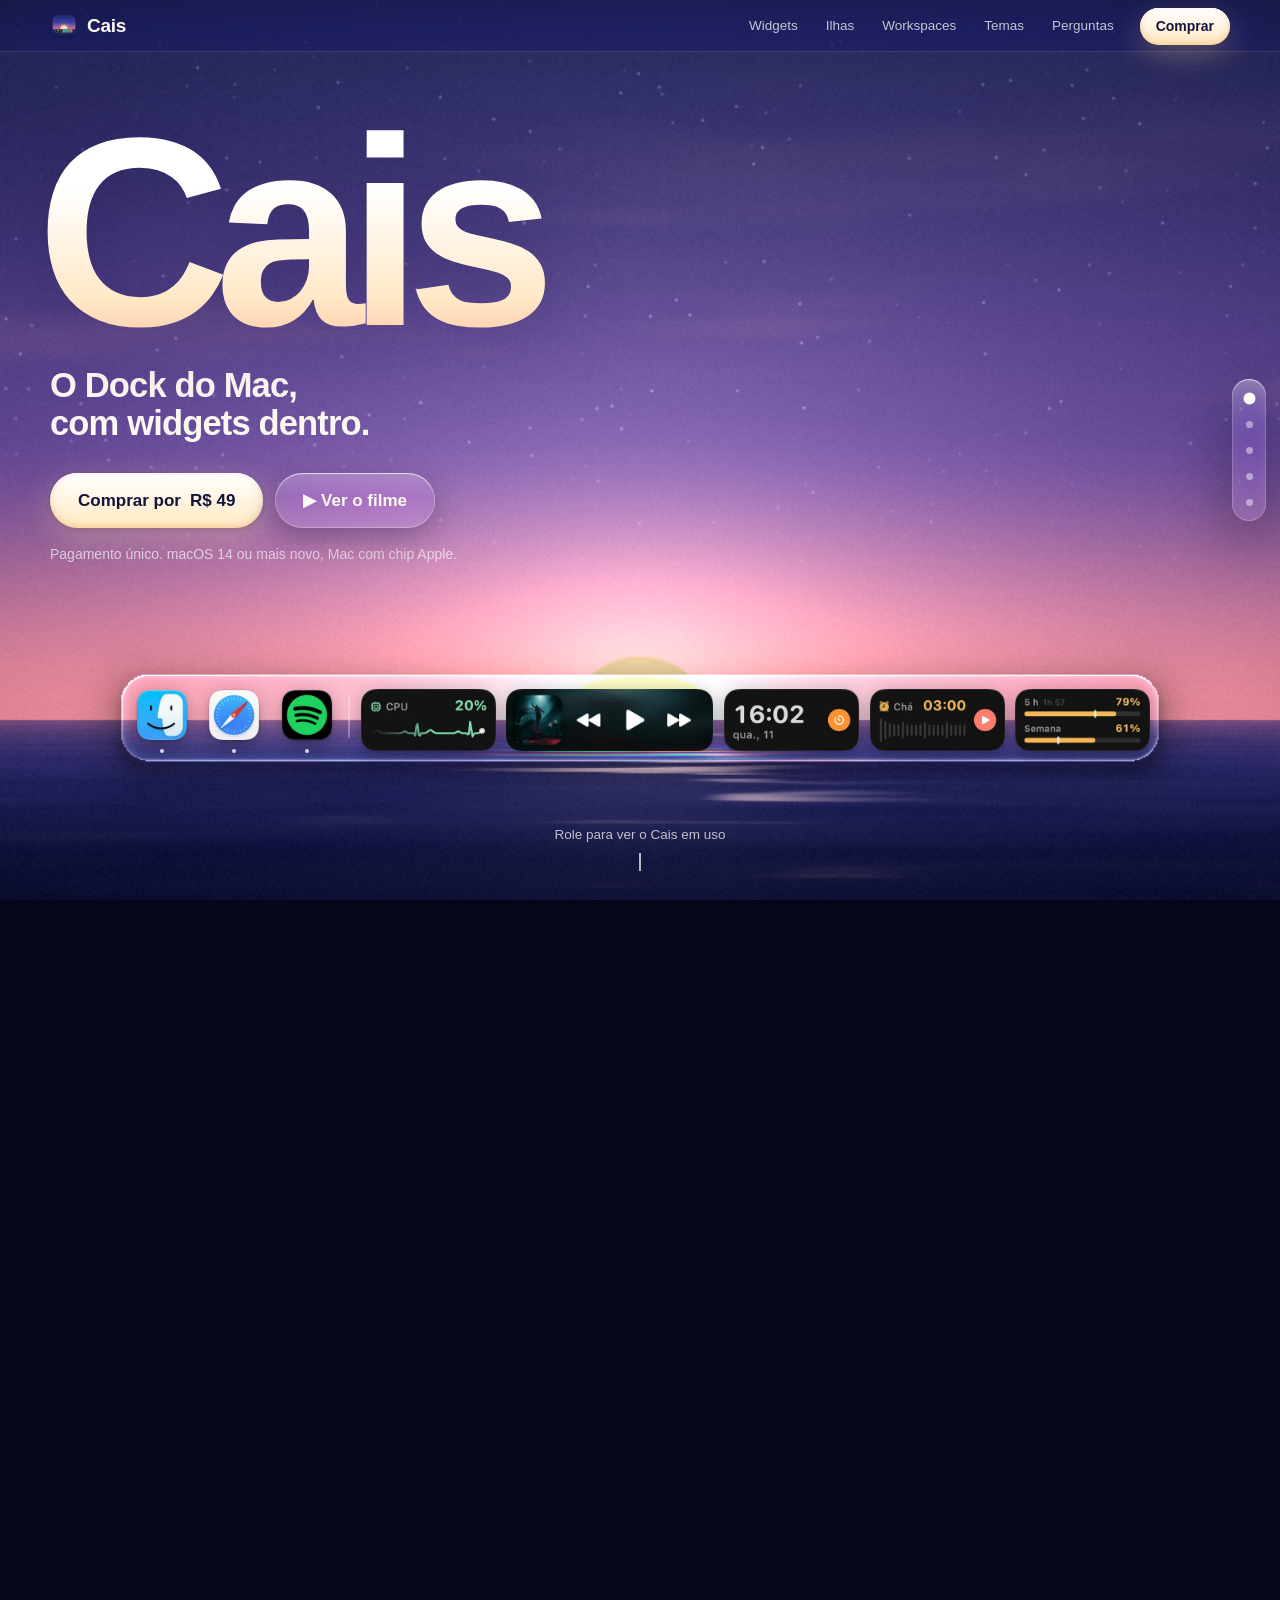
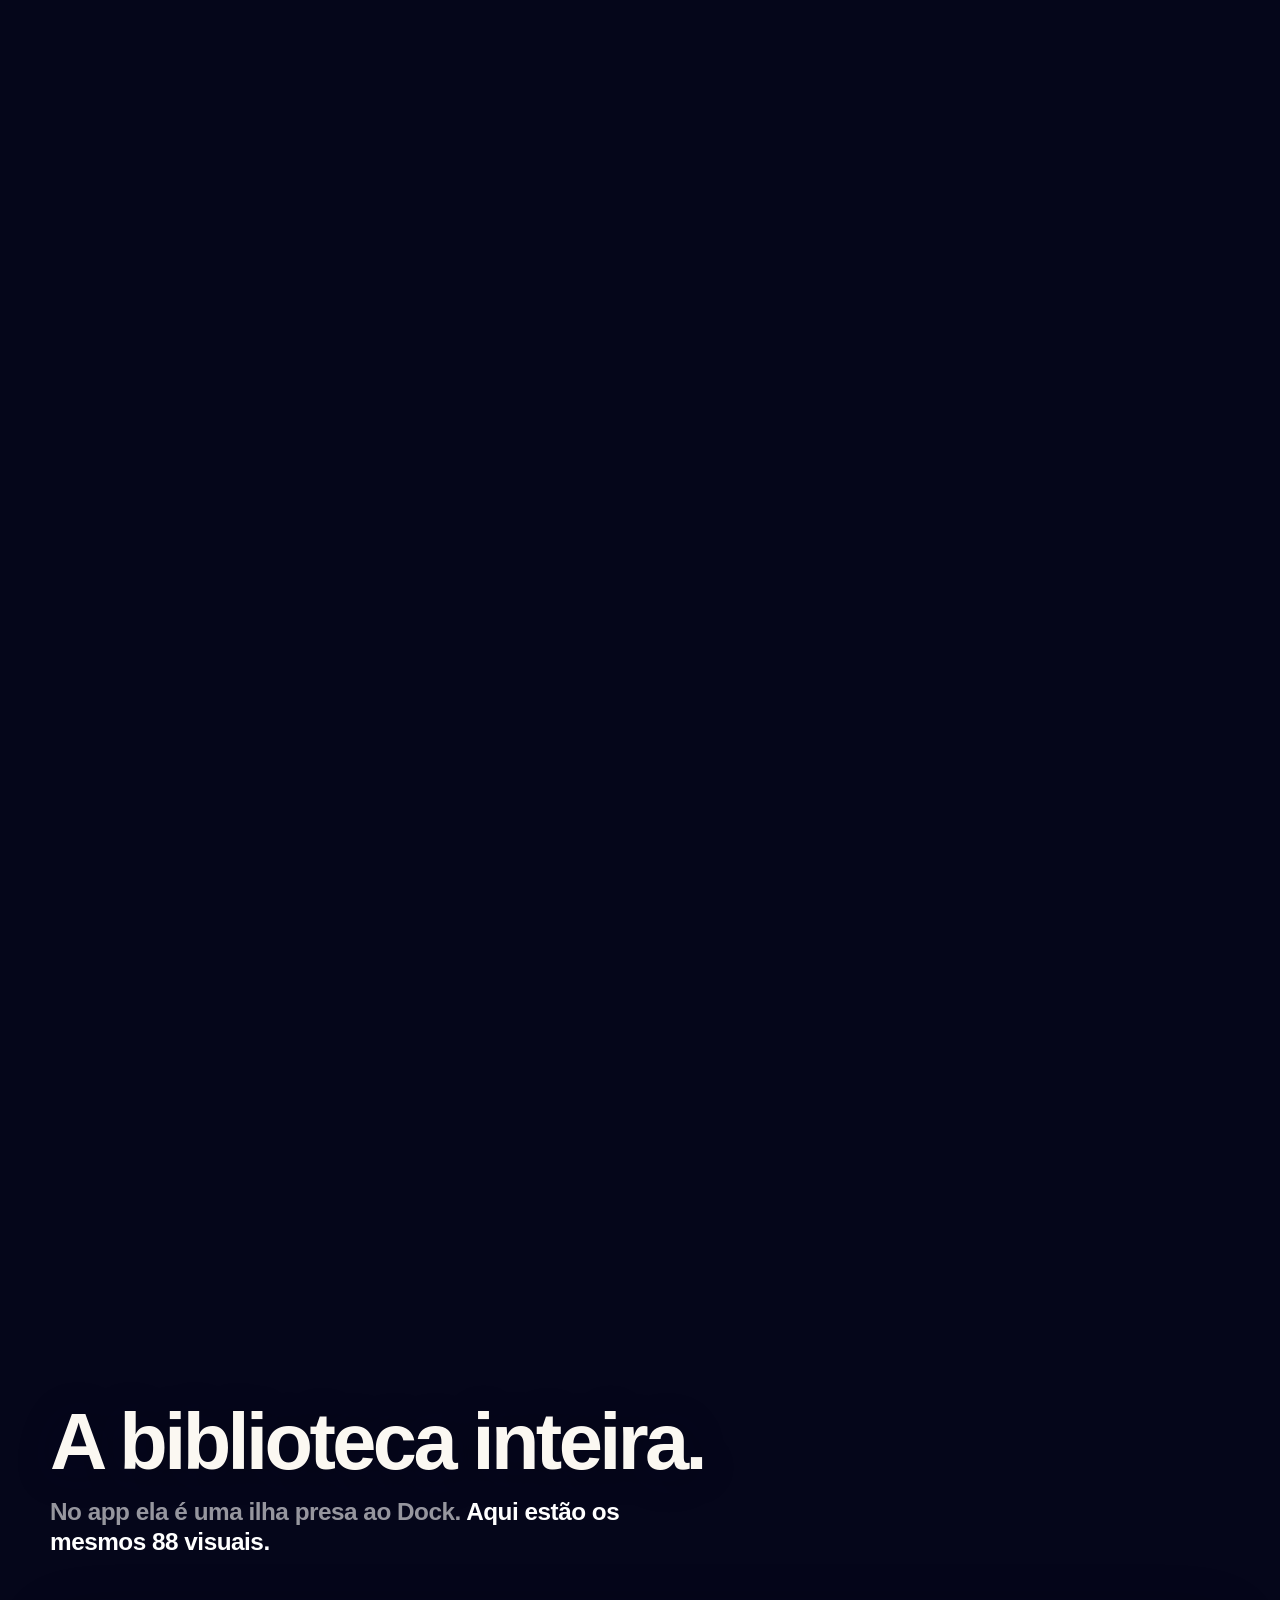
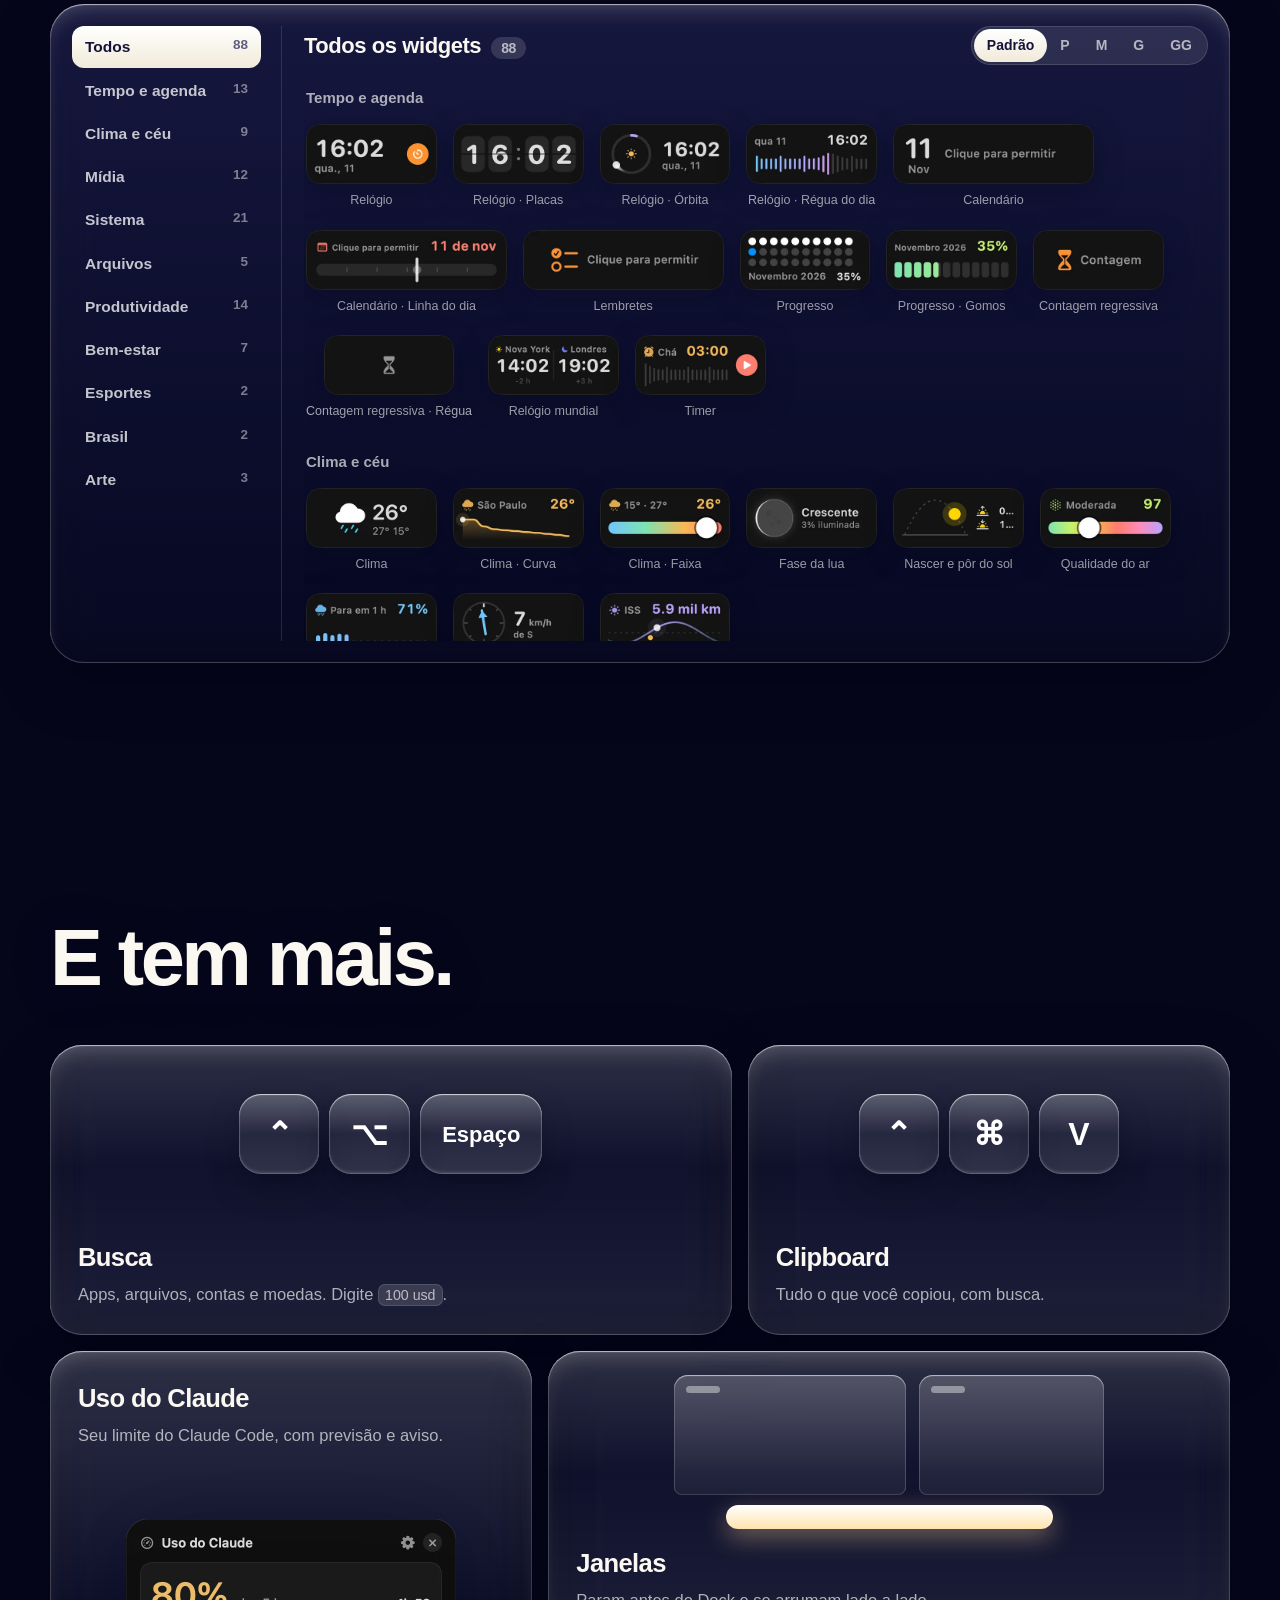
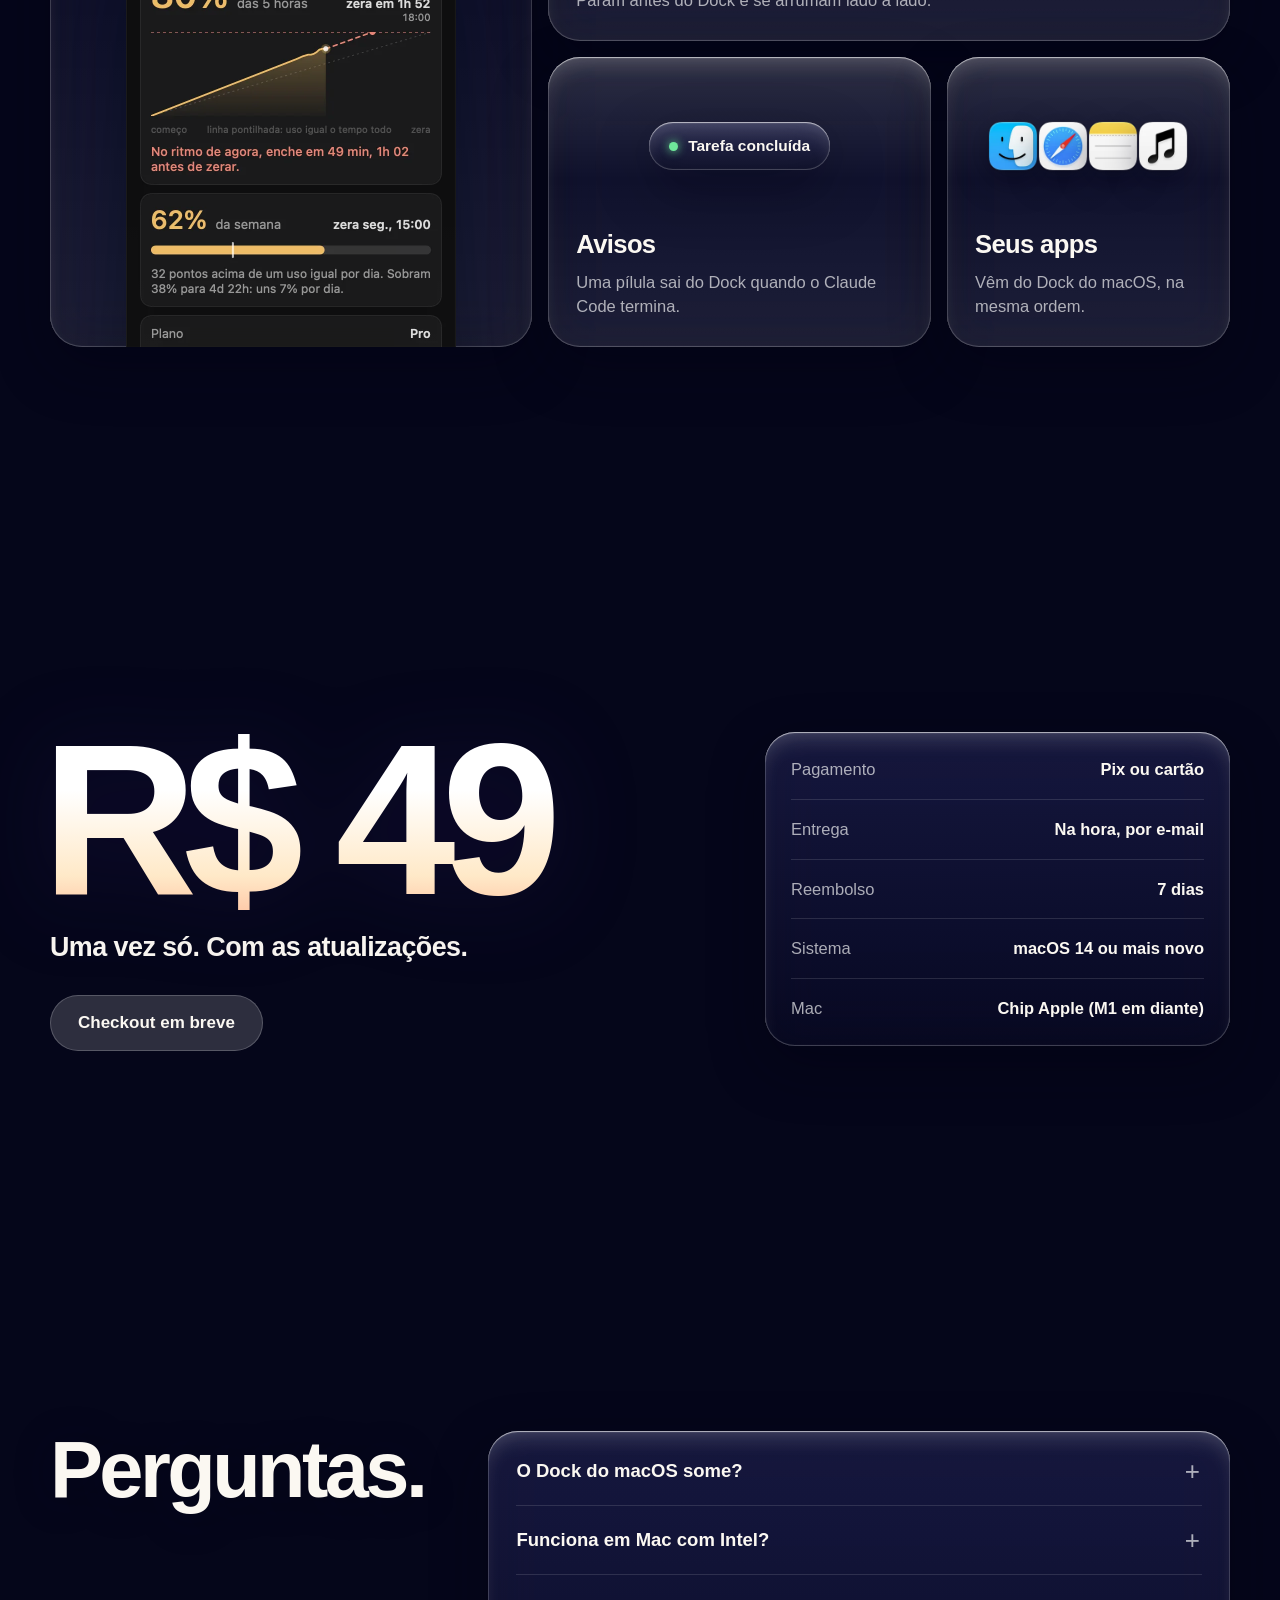
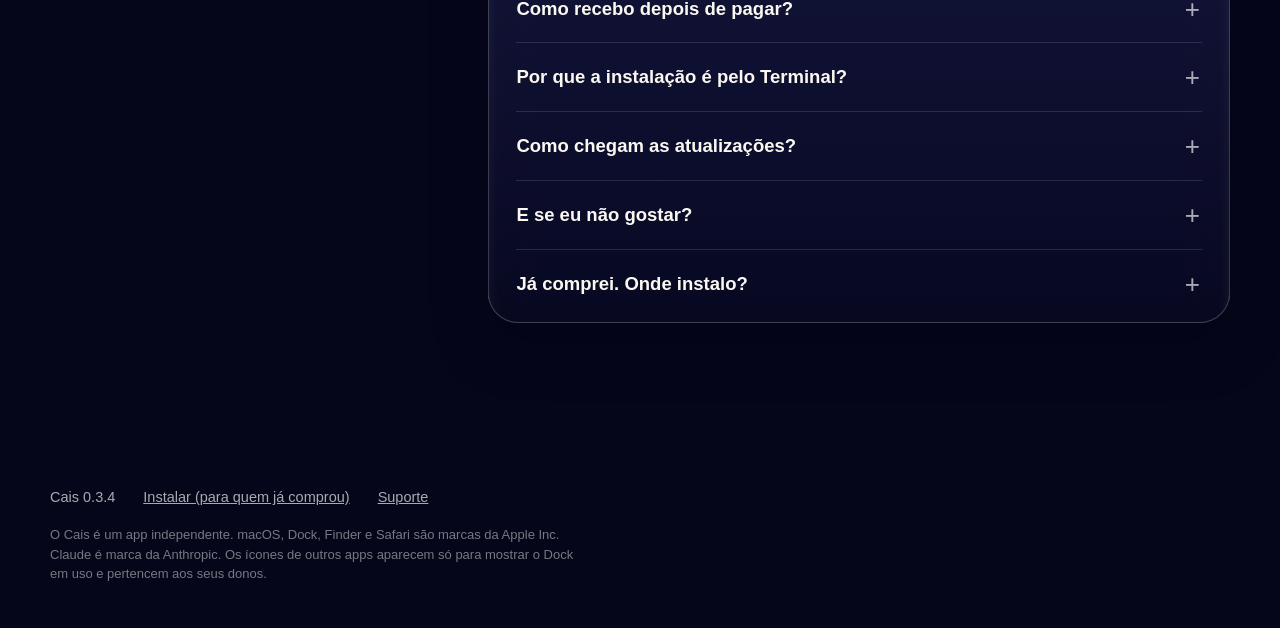
==== commit 8cd2e71a: "Página imersiva com vidro líquido A cena (céu, sol e mar) fica fixa no fundo da página inteira. O Do" ====
--- a/index.html
+++ b/index.html
@@ -2,10 +2,10 @@
 <html lang="pt-BR">
 <head>
 <meta charset="utf-8">
-<meta name="viewport" content="width=device-width,initial-scale=1">
-<title>Cais: um Dock para o Mac com widgets dentro</title>
+<meta name="viewport" content="width=device-width,initial-scale=1,viewport-fit=cover">
+<title>Cais: o Dock do Mac, com widgets dentro</title>
 <meta name="description" content="O Cais fica no lugar do Dock do macOS: seus apps, 67 widgets que abrem em ilhas, um Dock para cada momento e 8 temas. R$ 49, pagamento único.">
-<meta property="og:title" content="Cais: um Dock para o Mac com widgets dentro">
+<meta property="og:title" content="Cais: o Dock do Mac, com widgets dentro">
 <meta property="og:description" content="Apps, 67 widgets que abrem em ilhas, workspaces e 8 temas. R$ 49, pagamento único.">
 <meta property="og:image" content="https://77sorryz.github.io/cais-dock/img/poster.jpg">
 <meta property="og:type" content="website">
@@ -13,128 +13,128 @@
 <meta name="theme-color" content="#1f2260">
 <link rel="icon" href="img/favicon.png">
 <link rel="apple-touch-icon" href="img/apple-touch-icon.png">
-<link rel="stylesheet" href="css/site.css">
+<link rel="stylesheet" href="css/site.css?v=1794438088">
 </head>
 <body>
+<canvas id="ceu" aria-hidden="true"></canvas>
 
-<header class="nav">
-  <a class="marca" href="./"><img src="img/apple-touch-icon.png" alt="" width="30" height="30">Cais</a>
-  <a class="i" href="#widgets">Widgets</a>
-  <a class="i" href="#ilhas">Ilhas</a>
-  <a class="i" href="#workspaces">Workspaces</a>
-  <a class="i" href="#temas">Temas</a>
-  <a class="bt p" data-compra href="#comprar">Comprar · <span data-preco>R$ 49</span></a>
+<header class="topo-fixo">
+  <a class="marca" href="./"><img src="img/apple-touch-icon.png" alt="" width="28" height="28">Cais</a>
+  <nav aria-label="Capítulos">
+    <a href="#widgets">Widgets</a>
+    <a href="#ilhas">Ilhas</a>
+    <a href="#workspaces">Workspaces</a>
+    <a href="#temas">Temas</a>
+    <a href="#perguntas">Perguntas</a>
+  </nav>
+  <a class="bt p" data-compra href="#comprar">Comprar</a>
 </header>
 
 <main>
-<div class="capa" id="capa">
-  <canvas aria-hidden="true"></canvas>
-  <h1>Um Dock para o Mac com widgets dentro.</h1>
-  <p class="sub">Seus apps, 67 widgets, ilhas e workspaces. No lugar do Dock do macOS.</p>
-  <div class="acoes">
-    <a class="bt" data-compra href="#comprar">Comprar por <span data-preco>R$ 49</span></a>
-    <button class="bt vidro" type="button" id="ver-filme">▶ Ver o filme</button>
+<div class="jornada" id="jornada">
+  <i class="marco" id="inicio" style="--n:0"></i>
+  <i class="marco" id="widgets" style="--n:1"></i>
+  <i class="marco" id="ilhas" style="--n:2"></i>
+  <i class="marco" id="workspaces" style="--n:3"></i>
+  <i class="marco" id="temas" style="--n:4"></i>
+
+  <div class="cena" id="cena" data-cap="0">
+    <div class="cap on" data-i="0">
+      <h1>Cais</h1>
+      <p class="lema">O Dock do Mac, com widgets dentro.</p>
+      <div class="acoes">
+        <a class="bt" data-compra href="#comprar">Comprar por <span data-preco>R$ 49</span></a>
+        <button class="bt claro" type="button" id="ver-filme">▶ Ver o filme</button>
+      </div>
+      <p class="req">Pagamento único. macOS 14 ou mais novo, Mac com chip Apple.</p>
+    </div>
+
+    <div class="cap" data-i="1">
+      <h2><span class="sol">67 widgets.</span></h2>
+      <p class="dois">Relógio, clima, música, sistema. <b>E mais 63, em 88 visuais e quatro tamanhos.</b></p>
+      <div class="acoes"><a class="bt claro p" href="#biblioteca">Ver a biblioteca inteira</a></div>
+    </div>
+
+    <div class="cap" data-i="2">
+      <h2>Um clique abre a ilha.</h2>
+      <p class="dois">Controles e ajustes de cada widget, <b>flutuando acima do Dock.</b></p>
+      <div class="escolhe" id="escolhe-ilhas" role="group" aria-label="Ilhas"></div>
+    </div>
+
+    <div class="cap" data-i="3">
+      <h2>Um Dock para cada momento.</h2>
+      <p class="dois">7 perfis prontos. <b>Troque pelas abas, por atalho ou por horário.</b></p>
+    </div>
+
+    <div class="cap" data-i="4">
+      <h2>8 temas. Ou a cor da sua música.</h2>
+      <p class="dois">O Dock pega a cor do papel de parede <b>ou da capa que está tocando.</b></p>
+      <div class="escolhe" id="escolhe-temas" role="group" aria-label="Temas"></div>
+    </div>
+
+    <div class="peca fita" id="passa" aria-hidden="true"></div>
+    <div class="peca abas-caixa"><div class="abas" id="abas-ws" role="group" aria-label="Workspaces" data-vidro></div></div>
+    <div class="peca temas-ui"><div class="real" id="real"></div></div>
+
+    <div class="ilha" id="ilha"><img alt="" src="[data-uri]"></div>
+    <div class="rot" id="rot" aria-hidden="true"></div>
+    <div class="doca"><div class="barra" id="barra" aria-label="Demonstração do Cais" data-vidro></div></div>
+
+    <div class="trilha vidro" id="trilha" role="group" aria-label="Capítulo"></div>
+    <p class="role">Role para ver o Cais em uso</p>
   </div>
-  <div class="ilha" id="ilha0"><img alt="" src="[data-uri]"></div>
-  <div class="rot" id="rot0" aria-hidden="true"></div>
-  <div class="doca"><div class="barra" id="barra0" aria-label="Demonstração do Cais"></div></div>
-  <p class="toque">Clique num widget.</p>
 </div>
 
-<section id="widgets">
-  <div class="tit sobe">
-    <h2><span class="cor">67 widgets.</span></h2>
-    <p>Em 88 visuais e quatro tamanhos. Do relógio ao uso do Claude.</p>
-  </div>
-  <div class="passa" id="passa" aria-hidden="true"></div>
+<section id="biblioteca" data-clima="fundo">
   <div class="caixa">
-    <div class="mais-w"><button class="bt vidro" type="button" id="abre-todos" aria-expanded="false" aria-controls="todos">Ver todos os widgets</button></div>
-    <div id="todos" hidden>
-      <div class="gal-topo">
-        <div class="cats" id="cats" role="group" aria-label="Categorias"></div>
-        <div class="seg" id="tam" role="group" aria-label="Tamanho dos widgets">
-          <button type="button" data-t="0" aria-pressed="true">Padrão</button>
-          <button type="button" data-t="1" aria-pressed="false">P</button>
-          <button type="button" data-t="2" aria-pressed="false">M</button>
-          <button type="button" data-t="3" aria-pressed="false">G</button>
-          <button type="button" data-t="4" aria-pressed="false">GG</button>
+    <div class="tit sobe">
+      <h2>A biblioteca inteira.</h2>
+      <p class="dois">No app ela é uma ilha presa ao Dock. <b>Aqui estão os mesmos 88 visuais.</b></p>
+    </div>
+    <div class="bib vidro escuro sobe">
+      <div class="bib-lado" id="cats" role="group" aria-label="Categorias"></div>
+      <div>
+        <div class="bib-topo">
+          <strong id="bib-nome">Todos os widgets<span>88</span></strong>
+          <div class="seg" id="tam" role="group" aria-label="Tamanho dos widgets">
+            <button type="button" data-t="0" aria-pressed="true">Padrão</button>
+            <button type="button" data-t="1" aria-pressed="false">P</button>
+            <button type="button" data-t="2" aria-pressed="false">M</button>
+            <button type="button" data-t="3" aria-pressed="false">G</button>
+            <button type="button" data-t="4" aria-pressed="false">GG</button>
+          </div>
         </div>
+        <div id="galeria" tabindex="0"></div>
       </div>
-      <div id="galeria"></div>
     </div>
   </div>
 </section>
 
-<section id="ilhas">
-  <div class="caixa">
-    <div class="tit sobe">
-      <h2>Um clique abre a ilha.</h2>
-      <p>Controles e ajustes de cada widget, flutuando acima do Dock.</p>
-    </div>
-    <div class="palco sobe" id="palco-ilhas">
-      <canvas aria-hidden="true"></canvas>
-      <div class="ilha" id="ilha1"><img alt="" src="[data-uri]"></div>
-      <div class="doca"><div class="barra" id="barra1"></div></div>
-    </div>
-    <div class="escolhe" id="escolhe-ilhas" role="group" aria-label="Ilhas"></div>
-  </div>
-</section>
-
-<section id="workspaces">
-  <div class="caixa">
-    <div class="tit sobe">
-      <h2>Um Dock para cada momento.</h2>
-      <p>7 perfis prontos. Troque pelas abas, por atalho ou por horário.</p>
-    </div>
-    <div class="palco sobe" id="palco-ws">
-      <canvas aria-hidden="true"></canvas>
-      <div class="abas" id="abas-ws" role="group" aria-label="Workspaces"></div>
-      <div class="doca"><div class="barra" id="barra2"></div></div>
-    </div>
-  </div>
-</section>
-
-<section id="temas">
-  <div class="caixa">
-    <div class="tit sobe">
-      <h2>8 temas. Ou a cor da sua música.</h2>
-      <p>O Dock pega a cor do papel de parede ou da capa que está tocando.</p>
-    </div>
-    <div class="palco sobe" id="palco-temas">
-      <canvas aria-hidden="true"></canvas>
-      <p class="nome" id="nome-tema" aria-live="polite"></p>
-      <div class="real" id="real"></div>
-    </div>
-    <div class="escolhe" id="escolhe-temas" role="group" aria-label="Temas"></div>
-    <p class="nota">O Dock de cada tema é uma captura do app de verdade.</p>
-  </div>
-</section>
-
-<section id="mais">
+<section id="mais" data-clima="cidade">
   <div class="caixa">
     <div class="tit sobe"><h2>E tem mais.</h2></div>
     <div class="grade">
-      <div class="cel c7 busca sobe">
+      <div class="cel vidro c7 sobe">
         <div class="arte" aria-hidden="true"><span class="tecla">⌃</span><span class="tecla">⌥</span><span class="tecla l">Espaço</span></div>
         <h3>Busca</h3><p>Apps, arquivos, contas e moedas. Digite <kbd>100 usd</kbd>.</p>
       </div>
-      <div class="cel c5 sobe">
+      <div class="cel vidro c5 sobe">
         <div class="arte" aria-hidden="true"><span class="tecla">⌃</span><span class="tecla">⌘</span><span class="tecla">V</span></div>
         <h3>Clipboard</h3><p>Tudo o que você copiou, com busca.</p>
       </div>
-      <div class="cel c5 alta claude sobe">
+      <div class="cel vidro c5 alta claude sobe">
         <h3>Uso do Claude</h3><p>Seu limite do Claude Code, com previsão e aviso.</p>
         <img src="img/ilhas/claude.webp" alt="Ilha Uso do Claude com 80% das 5 horas e 62% da semana" loading="lazy" width="330" height="631">
       </div>
-      <div class="cel c7 janelas sobe">
+      <div class="cel vidro c7 janelas sobe">
         <div class="arte" aria-hidden="true"><div class="jan"><i></i><i></i><b></b></div></div>
         <h3>Janelas</h3><p>Param antes do Dock e se arrumam lado a lado.</p>
       </div>
-      <div class="cel c4 sobe">
-        <div class="arte" aria-hidden="true"><span class="pilula"><i></i>Tarefa concluída</span></div>
+      <div class="cel vidro c4 sobe">
+        <div class="arte" aria-hidden="true"><span class="pilula vidro escuro"><i></i>Tarefa concluída</span></div>
         <h3>Avisos</h3><p>Uma pílula sai do Dock quando o Claude Code termina.</p>
       </div>
-      <div class="cel c3 sobe">
+      <div class="cel vidro c3 sobe">
         <div class="arte" aria-hidden="true"><div class="apps"><img src="img/icons/finder.webp" alt="" loading="lazy"><img src="img/icons/safari.webp" alt="" loading="lazy"><img src="img/icons/notes.webp" alt="" loading="lazy"><img src="img/icons/music.webp" alt="" loading="lazy"></div></div>
         <h3>Seus apps</h3><p>Vêm do Dock do macOS, na mesma ordem.</p>
       </div>
@@ -142,23 +142,27 @@
   </div>
 </section>
 
-<div class="preco" id="comprar">
-  <canvas aria-hidden="true"></canvas>
-  <p class="valor"><span data-preco>R$ 49</span></p>
-  <p class="de">Uma vez só. Com as atualizações.</p>
-  <a class="bt" data-compra="final" href="#comprar">Comprar o Cais</a>
-  <ul class="fatos">
-    <li>Pix ou cartão</li>
-    <li>Entrega na hora, por e-mail</li>
-    <li>7 dias para reembolso</li>
-    <li>macOS 14 ou mais novo, chip Apple</li>
-  </ul>
-</div>
+<section id="comprar" data-clima="por">
+  <div class="caixa preco">
+    <div class="sobe">
+      <p class="valor"><span data-preco>R$ 49</span></p>
+      <p class="de">Uma vez só. Com as atualizações.</p>
+      <a class="bt" data-compra="final" href="#comprar">Comprar o Cais</a>
+    </div>
+    <ul class="fatos vidro escuro sobe">
+      <li><span>Pagamento</span><b>Pix ou cartão</b></li>
+      <li><span>Entrega</span><b>Na hora, por e-mail</b></li>
+      <li><span>Reembolso</span><b>7 dias</b></li>
+      <li><span>Sistema</span><b>macOS 14 ou mais novo</b></li>
+      <li><span>Mac</span><b>Chip Apple (M1 em diante)</b></li>
+    </ul>
+  </div>
+</section>
 
-<section id="perguntas">
-  <div class="caixa">
+<section id="perguntas" data-clima="fundo">
+  <div class="caixa faq-caixa">
     <div class="tit sobe"><h2>Perguntas.</h2></div>
-    <div class="faq">
+    <div class="faq vidro escuro sobe">
       <details><summary>O Dock do macOS some?</summary><p>Só se você quiser. Há um ajuste "Esconder o Dock do macOS", e ele volta ao normal quando você sai do Cais.</p></details>
       <details><summary>Funciona em Mac com Intel?</summary><p>Não. O Cais roda em Macs com chip Apple (M1 em diante), com macOS 14 ou mais novo.</p></details>
       <details><summary>Como recebo depois de pagar?</summary><p>O pagamento é feito na Cakto. Assim que ele é aprovado, chega um e-mail com o código da compra e o link de instalação.</p></details>
@@ -181,13 +185,13 @@
 </footer>
 
 <dialog id="filme" aria-label="Filme de apresentação do Cais">
-  <form method="dialog"><button class="bt p vidro">Fechar</button></form>
+  <form method="dialog"><button class="bt claro p">Fechar</button></form>
   <video controls preload="none" playsinline poster="img/poster.jpg" src="video/cais.mp4"></video>
 </dialog>
 
-<script src="config.js"></script>
-<script src="js/dados.js"></script>
-<script src="js/mar.js"></script>
-<script src="js/site.js"></script>
+<script src="config.js?v=1794438088"></script>
+<script src="js/dados.js?v=1794438088"></script>
+<script src="js/mar.js?v=1794438088"></script>
+<script src="js/site.js?v=1794438088"></script>
 </body>
 </html>
--- a/css/site.css
+++ b/css/site.css
@@ -1,14 +1,16 @@
-/* Cais — página de venda. A identidade vem do ícone do app: pôr do sol no mar, o Dock na linha da água. */
+/* Cais — página de venda.
+   A página é a tela do Mac ao entardecer: a cena (céu, sol, mar) fica fixa no fundo, o Dock de vidro
+   fica na linha da água e o conteúdo passa por cima em vidro. Identidade tirada do ícone do app. */
 :root{
   color-scheme:dark;
-  --fundo:#0a0b20; --sup:#13153a; --sup2:#1c1f52; --linha:rgba(255,255,255,.10); --linha2:rgba(255,255,255,.18);
-  --texto:#f8f4ec; --suave:#bab8da; --fraco:#8f8db6;
-  --sol:#ffe3ad; --rosa:#e8839a; --violeta:#6a4aa8; --anil:#1f2260; --acento:#ffe3ad; --ok:#5fe08a;
-  --th:54px; --larg:1180px;
+  --fundo:#05061a; --linha:rgba(255,255,255,.12); --linha2:rgba(255,255,255,.2);
+  --texto:#fbf8f2; --suave:rgba(255,255,255,.66); --fraco:rgba(255,255,255,.46);
+  --sol:#ffe3ad; --rosa:#f08fa6; --lilas:#b79bff; --tinta:#14133a; --ok:#6fe89a;
+  --th:54px; --larg:1180px; --lado:max(24px,calc((100vw - var(--larg))/2)); --passo:130svh; --hor:20svh;
   --f:-apple-system,BlinkMacSystemFont,"SF Pro Display","SF Pro Text","Inter","Helvetica Neue",Arial,sans-serif;
 }
 *{box-sizing:border-box}
-html{scroll-behavior:smooth;scroll-padding-top:90px;-webkit-text-size-adjust:100%}
+html{scroll-behavior:smooth;-webkit-text-size-adjust:100%}
 body{margin:0;background:var(--fundo);color:var(--texto);font:400 18px/1.5 var(--f);-webkit-font-smoothing:antialiased;overflow-x:hidden}
 img,video,canvas{max-width:100%;display:block}
 img,video{height:auto}
@@ -16,221 +18,262 @@
 h1,h2,h3,p,ul,ol,dl,dd,figure{margin:0;padding:0}
 ul,ol{list-style:none}
 button{font:inherit;color:inherit;background:none;border:0;padding:0;cursor:pointer}
-:focus-visible{outline:2px solid var(--sol);outline-offset:3px;border-radius:8px}
-kbd{font:500 .86em/1 var(--f);padding:.2em .45em;border-radius:6px;background:var(--sup2);box-shadow:inset 0 0 0 1px var(--linha);white-space:nowrap}
+:focus-visible{outline:2px solid var(--sol);outline-offset:3px;border-radius:10px}
+kbd{font:500 .86em/1 var(--f);padding:.22em .5em;border-radius:7px;background:rgba(255,255,255,.14);box-shadow:inset 0 0 0 1px var(--linha);white-space:nowrap}
 .caixa{width:min(100% - 48px,var(--larg));margin-inline:auto}
-.bt{display:inline-flex;align-items:center;justify-content:center;gap:9px;padding:15px 26px;border-radius:999px;background:var(--sol);color:#1a1640;font-weight:680;font-size:17px;text-decoration:none;white-space:nowrap;transition:transform .15s ease-out,background .15s}
-.bt:hover{background:#fff0cf;transform:translateY(-1px)}
-.bt.p{padding:9px 17px;font-size:14.5px}
-.bt.vidro{background:rgba(255,255,255,.14);color:var(--texto);-webkit-backdrop-filter:blur(14px);backdrop-filter:blur(14px);box-shadow:inset 0 0 0 1px rgba(255,255,255,.22)}
-.bt.vidro:hover{background:rgba(255,255,255,.22)}
-.bt[aria-disabled=true]{background:rgba(255,255,255,.16);color:var(--texto);pointer-events:none}
+#ceu{position:fixed;inset:0;width:100vw;height:100lvh;z-index:-1}
+
+/* ── vidro líquido (para o que flutua sobre a cena ou sobre outro conteúdo) */
+.vidro{position:relative;background:linear-gradient(180deg,rgba(255,255,255,.17),rgba(255,255,255,.05) 42%,rgba(255,255,255,.1));
+  -webkit-backdrop-filter:blur(24px) saturate(1.35) brightness(1.06);backdrop-filter:blur(24px) saturate(1.35) brightness(1.06);
+  box-shadow:inset 0 1px 1px rgba(255,255,255,.6),inset 0 -1px 1px rgba(255,255,255,.16),inset 0 0 0 1px rgba(255,255,255,.1),inset 0 14px 26px -14px rgba(255,255,255,.3),0 20px 54px rgba(2,3,18,.36)}
+.vidro.escuro{background:linear-gradient(180deg,rgba(40,42,90,.5),rgba(10,11,34,.56))}
+
+/* ── botões */
+.bt{display:inline-flex;align-items:center;justify-content:center;gap:9px;padding:15px 28px;border-radius:999px;font-weight:680;font-size:17px;text-decoration:none;white-space:nowrap;color:var(--tinta);
+  background:linear-gradient(180deg,#fff,#ffe9c2);box-shadow:inset 0 1px 0 #fff,inset 0 -2px 6px rgba(214,150,70,.35),0 10px 30px rgba(255,214,150,.28),0 2px 6px rgba(0,0,0,.2);transition:transform .18s cubic-bezier(.2,.8,.2,1),box-shadow .18s}
+.bt:hover{transform:translateY(-2px) scale(1.02);box-shadow:inset 0 1px 0 #fff,inset 0 -2px 6px rgba(214,150,70,.35),0 16px 40px rgba(255,214,150,.4),0 2px 6px rgba(0,0,0,.2)}
+.bt:active{transform:scale(.98)}
+.bt.p{padding:8px 16px;font-size:14px}
+.bt.claro{color:var(--texto);background:linear-gradient(180deg,rgba(255,255,255,.22),rgba(255,255,255,.07) 45%,rgba(255,255,255,.14));-webkit-backdrop-filter:blur(18px) saturate(1.3);backdrop-filter:blur(18px) saturate(1.3);
+  box-shadow:inset 0 1px 1px rgba(255,255,255,.65),inset 0 -1px 1px rgba(255,255,255,.18),inset 0 0 0 1px rgba(255,255,255,.12),0 10px 30px rgba(2,3,18,.25)}
+.bt.claro:hover{box-shadow:inset 0 1px 1px rgba(255,255,255,.8),inset 0 -1px 1px rgba(255,255,255,.2),inset 0 0 0 1px rgba(255,255,255,.2),0 14px 36px rgba(2,3,18,.3)}
+.bt[aria-disabled=true]{pointer-events:none;color:var(--texto);background:rgba(255,255,255,.16);box-shadow:inset 0 0 0 1px rgba(255,255,255,.2)}
 .lk{color:var(--texto);text-decoration:underline;text-decoration-color:var(--fraco);text-underline-offset:4px}
 .lk:hover{text-decoration-color:var(--texto)}
 
-/* navegação flutuante */
-.nav{position:fixed;z-index:60;top:14px;left:50%;transform:translateX(-50%);display:flex;align-items:center;gap:6px;padding:7px 7px 7px 14px;border-radius:999px;background:rgba(16,17,48,.55);-webkit-backdrop-filter:blur(22px) saturate(1.5);backdrop-filter:blur(22px) saturate(1.5);box-shadow:inset 0 0 0 1px rgba(255,255,255,.14),0 10px 30px rgba(0,0,0,.25);max-width:calc(100vw - 20px)}
-.nav > *{flex:0 0 auto}
-.marca{display:flex;align-items:center;gap:9px;font-weight:700;font-size:18px;text-decoration:none;letter-spacing:-.01em;margin-right:10px}
-.marca img{width:30px;height:30px;border-radius:8px}
-.nav a.i{padding:8px 13px;border-radius:999px;font-size:14.5px;color:rgba(255,255,255,.78);text-decoration:none;white-space:nowrap}
-.nav a.i:hover{color:#fff;background:rgba(255,255,255,.1)}
-.nav .bt{margin-left:6px}
-
-/* capa: a cena ocupa a primeira tela inteira */
-.capa{position:relative;min-height:max(100svh,660px);overflow:hidden;display:flex;flex-direction:column;align-items:center;text-align:center;padding:clamp(108px,17svh,170px) 24px 0;isolation:isolate}
-.capa canvas,.palco canvas,.preco canvas{position:absolute;inset:0;width:100%;height:100%;z-index:-1}
-h1{font-size:clamp(2.7rem,7vw,6.1rem);line-height:.98;letter-spacing:-.04em;font-weight:760;text-wrap:balance;max-width:13em;text-shadow:0 2px 40px rgba(20,14,60,.35)}
-.capa .sub{margin-top:22px;font-size:clamp(1.05rem,1.6vw,1.35rem);color:rgba(255,255,255,.86);max-width:30em;text-wrap:balance}
-.capa .acoes{display:flex;flex-wrap:wrap;justify-content:center;gap:12px;margin-top:30px}
-.capa .doca{position:absolute;left:0;right:0;bottom:calc(24% - var(--th)*.66);display:flex;justify-content:center;padding:0 12px}
-.capa .toque{position:absolute;left:0;right:0;bottom:calc(24% - var(--th)*.66 - 40px);font-size:14px;color:rgba(255,255,255,.7)}
-.capa::after{content:"";position:absolute;left:0;right:0;bottom:0;height:90px;background:linear-gradient(transparent,var(--fundo));pointer-events:none}
-
-/* o Dock */
-.barra{position:relative;display:flex;align-items:flex-end;gap:calc(var(--th)*.17);padding:calc(var(--th)*.16);border-radius:calc(var(--th)*.44);background:linear-gradient(180deg,rgba(40,42,58,.66),rgba(14,15,26,.78));-webkit-backdrop-filter:blur(26px) saturate(1.6);backdrop-filter:blur(26px) saturate(1.6);box-shadow:inset 0 0 0 1px rgba(255,255,255,.16),0 22px 60px rgba(0,0,0,.5);transition:opacity .18s ease-out,transform .18s ease-out}
-.barra.troca{opacity:0;transform:translateY(8px)}
-.dk{position:relative;flex:0 0 auto;height:var(--th);transform-origin:50% 100%;border-radius:calc(var(--th)*.24);will-change:transform}
+/* ── barra do topo */
+.topo-fixo{position:fixed;z-index:60;top:0;left:0;right:0;height:52px;border-radius:0;display:flex;align-items:center;padding:0 var(--lado);
+  background:linear-gradient(180deg,rgba(18,18,52,.5),rgba(18,18,52,.28));-webkit-backdrop-filter:blur(26px) saturate(1.8);backdrop-filter:blur(26px) saturate(1.8);box-shadow:inset 0 -1px 0 rgba(255,255,255,.12)}
+.marca{display:flex;align-items:center;gap:9px;font-weight:720;font-size:19px;text-decoration:none;letter-spacing:-.015em}
+.marca img{width:28px;height:28px;border-radius:7px}
+.topo-fixo nav{display:flex;gap:4px;margin-left:auto;margin-right:14px}
+.topo-fixo nav a{padding:6px 12px;border-radius:999px;font-size:13.5px;color:rgba(255,255,255,.74);text-decoration:none;transition:color .15s,background .15s}
+.topo-fixo nav a:hover{color:#fff;background:rgba(255,255,255,.12)}
+
+/* ── a jornada: uma tela presa, capítulos que trocam com a rolagem */
+.jornada{position:relative;height:calc(4*var(--passo) + 155svh)}
+.marco{position:absolute;left:0;top:calc(var(--n)*var(--passo));width:1px;height:1px}
+.cena{position:sticky;top:0;height:100svh;overflow:hidden}
+.cap{position:absolute;left:var(--lado);right:var(--lado);top:clamp(84px,13svh,138px);opacity:0;transform:translateY(26px);filter:blur(10px);pointer-events:none;
+  transition:opacity .55s ease-out,transform .7s cubic-bezier(.2,.75,.2,1),filter .55s ease-out}
+.cap.on{opacity:1;transform:none;filter:none;pointer-events:auto;transition-delay:.12s}
+h1{font-size:min(21vw,34svh,19rem);line-height:.86;letter-spacing:-.06em;font-weight:780;margin-left:-.05em;
+  background:linear-gradient(180deg,#fff 30%,#ffe9c8 78%,#ffc9a8);-webkit-background-clip:text;background-clip:text;color:transparent;filter:drop-shadow(0 6px 40px rgba(30,16,80,.35))}
+.lema{margin-top:clamp(10px,2svh,22px);font-size:clamp(1.35rem,2.7vw,2.5rem);font-weight:650;letter-spacing:-.025em;line-height:1.1;max-width:15em;text-wrap:balance}
+.acoes{display:flex;flex-wrap:wrap;gap:12px;margin-top:clamp(18px,3.4svh,34px)}
+.req{margin-top:16px;font-size:14px;color:var(--suave)}
+h2{font-size:clamp(2.3rem,6.2vw,5.6rem);line-height:.98;letter-spacing:-.045em;font-weight:760;text-wrap:balance;text-shadow:0 4px 40px rgba(8,6,40,.3)}
+.dois{margin-top:clamp(10px,1.8svh,20px);font-size:clamp(1.12rem,1.9vw,1.7rem);line-height:1.22;font-weight:640;letter-spacing:-.02em;color:rgba(255,255,255,.58);max-width:26em;text-wrap:pretty}
+.dois b{color:#fff;font-weight:640}
+.sol{background:linear-gradient(95deg,var(--sol),var(--rosa) 58%,var(--lilas));-webkit-background-clip:text;background-clip:text;color:transparent}
+.escolhe{display:flex;flex-wrap:wrap;gap:8px;margin-top:clamp(14px,2.4svh,24px)}
+.escolhe button{padding:8px 15px;border-radius:999px;font-size:14.5px;font-weight:560;color:rgba(255,255,255,.82);background:linear-gradient(180deg,rgba(255,255,255,.16),rgba(255,255,255,.05));
+  -webkit-backdrop-filter:blur(16px) saturate(1.3);backdrop-filter:blur(16px) saturate(1.3);box-shadow:inset 0 1px 1px rgba(255,255,255,.45),inset 0 0 0 1px rgba(255,255,255,.1);transition:color .15s,background .2s,transform .15s}
+.escolhe button:hover{transform:translateY(-1px);color:#fff}
+.escolhe button[aria-pressed=true]{background:linear-gradient(180deg,#fff,#f1ead9);color:var(--tinta);font-weight:660;box-shadow:inset 0 1px 0 #fff,0 6px 18px rgba(0,0,0,.2)}
+
+/* o Dock na linha da água */
+.doca{position:absolute;left:0;right:0;bottom:calc(var(--hor) - var(--th)*.66);display:flex;justify-content:center;padding:0 12px;pointer-events:none}
+.barra{position:relative;display:flex;align-items:flex-end;gap:calc(var(--th)*.17);padding:calc(var(--th)*.16);border-radius:calc(var(--th)*.46);pointer-events:auto;transition:opacity .35s ease-out;
+  background:linear-gradient(180deg,rgba(255,255,255,.2),rgba(255,255,255,.07) 45%,rgba(255,255,255,.12));-webkit-backdrop-filter:blur(26px) saturate(1.8);backdrop-filter:blur(26px) saturate(1.8);
+  box-shadow:inset 0 1px 1px rgba(255,255,255,.65),inset 0 -1px 1px rgba(255,255,255,.18),inset 0 0 0 1px rgba(255,255,255,.12),0 22px 60px rgba(2,3,18,.4)}
+.gl .barra,.gl .abas{background:none;-webkit-backdrop-filter:none;backdrop-filter:none;box-shadow:none}
+.gl .abas{background:rgba(12,12,44,.3)}
+.barra.fora{opacity:0;pointer-events:none}
+.dk{position:relative;flex:0 0 auto;height:var(--th);transform-origin:50% 100%;border-radius:calc(var(--th)*.24);will-change:transform;transition:opacity .2s ease-out;filter:drop-shadow(0 6px 10px rgba(4,4,24,.35))}
+.barra.troca .dk,.barra.troca .sep{opacity:0}
 .dk img{height:100%;width:auto;pointer-events:none}
 .dk.app{width:var(--th);margin-bottom:5px}
 .dk.app img{width:100%}
-.dk.app::after{content:"";position:absolute;left:50%;bottom:-7px;width:4px;height:4px;margin-left:-2px;border-radius:50%;background:rgba(255,255,255,.65)}
-.dk.chega{animation:chega .5s cubic-bezier(.2,.9,.3,1.2) both;animation-delay:calc(var(--i)*55ms + var(--d,0ms))}
-@keyframes chega{from{transform:translateY(26px) scale(.5);opacity:0}to{transform:none;opacity:1}}
-.dk.ativo{box-shadow:0 0 0 2px rgba(255,227,173,.9)}
-.sep{flex:0 0 1.5px;align-self:center;height:calc(var(--th)*.66);background:rgba(255,255,255,.2);border-radius:1px}
-.ilha{position:absolute;z-index:5;opacity:0;transform:translateY(12px) scale(.97);transform-origin:50% 100%;transition:opacity .22s ease-out,transform .22s ease-out;pointer-events:none;filter:drop-shadow(0 26px 50px rgba(0,0,0,.55))}
+.dk.app::after{content:"";position:absolute;left:50%;bottom:-7px;width:4px;height:4px;margin-left:-2px;border-radius:50%;background:rgba(255,255,255,.8)}
+.dk.chega{animation:chega .6s cubic-bezier(.2,.9,.3,1.2) both;animation-delay:calc(var(--i)*60ms + .5s)}
+@keyframes chega{from{transform:translateY(30px) scale(.4);opacity:0}to{transform:none;opacity:1}}
+.dk.ativo::before{content:"";position:absolute;inset:-4px;border-radius:calc(var(--th)*.3);box-shadow:0 0 0 2px rgba(255,255,255,.9),0 0 24px rgba(255,227,173,.6)}
+.sep{flex:0 0 1.5px;align-self:center;height:calc(var(--th)*.66);background:rgba(255,255,255,.34);border-radius:1px;transition:opacity .2s}
+.ilha{position:absolute;z-index:5;bottom:calc(var(--hor) + var(--th)*.86 + 6px);opacity:0;transform:translateY(16px) scale(.94);transform-origin:50% 100%;transition:opacity .28s ease-out,transform .4s cubic-bezier(.2,.9,.25,1.1);pointer-events:none;filter:drop-shadow(0 30px 60px rgba(2,3,18,.6))}
 .ilha.aberta{opacity:1;transform:none;pointer-events:auto}
-.ilha img{width:auto;max-width:calc(100vw - 32px)}
-.capa .ilha{bottom:calc(24% + var(--th)*.86)}
-.capa .ilha img{max-height:min(560px,calc(76svh - var(--th) - 96px))}
-.rot{position:absolute;z-index:6;padding:5px 11px;border-radius:9px;background:rgba(14,15,34,.9);box-shadow:inset 0 0 0 1px var(--linha2);font-size:13px;white-space:nowrap;opacity:0;transition:opacity .12s;pointer-events:none}
+.ilha img{width:auto;max-width:calc(100vw - 32px);max-height:var(--max,56svh)}
+.rot{position:absolute;z-index:6;bottom:calc(var(--hor) + var(--th)*.86 + 6px);padding:6px 12px;border-radius:999px;font-size:13px;font-weight:560;white-space:nowrap;opacity:0;transition:opacity .12s;pointer-events:none;
+  background:rgba(14,15,40,.72);-webkit-backdrop-filter:blur(14px);backdrop-filter:blur(14px);box-shadow:inset 0 1px 0 rgba(255,255,255,.3),inset 0 0 0 1px rgba(255,255,255,.12)}
 .rot.aberta{opacity:1}
-.capa .rot{bottom:calc(24% + var(--th)*.86)}
-
-/* seções */
-section{padding:clamp(72px,11vw,136px) 0}
-.tit{text-align:center;margin:0 auto clamp(32px,5vw,56px);max-width:1040px;padding:0 20px}
-h2{font-size:clamp(2.2rem,5.4vw,4.5rem);line-height:1.0;letter-spacing:-.038em;font-weight:740;text-wrap:balance}
-.tit p{margin:18px auto 0;color:var(--suave);font-size:clamp(1.05rem,1.5vw,1.3rem);max-width:28em;text-wrap:balance}
-.cor{background:linear-gradient(92deg,var(--sol),var(--rosa) 55%,#a98bff);-webkit-background-clip:text;background-clip:text;color:transparent}
-
-/* widgets: três fileiras que passam */
-#widgets{padding-bottom:clamp(56px,8vw,96px)}
-.passa{display:grid;gap:18px;-webkit-mask-image:linear-gradient(90deg,transparent,#000 9%,#000 91%,transparent);mask-image:linear-gradient(90deg,transparent,#000 9%,#000 91%,transparent);overflow:hidden}
-.trilho{display:flex;gap:16px;width:max-content;animation:passa var(--t,80s) linear infinite}
+
+/* peças de cada capítulo */
+.peca{position:absolute;left:0;right:0;opacity:0;transform:translateY(22px);pointer-events:none;transition:opacity .5s ease-out,transform .6s cubic-bezier(.2,.75,.2,1)}
+.cena[data-cap="1"] .fita,.cena[data-cap="3"] .abas-caixa,.cena[data-cap="4"] .temas-ui{opacity:1;transform:none;pointer-events:auto;transition-delay:.15s}
+.fita{bottom:calc(var(--hor) + var(--th)*.86 + 26px);display:grid;gap:14px;-webkit-mask-image:linear-gradient(90deg,transparent,#000 8%,#000 92%,transparent);mask-image:linear-gradient(90deg,transparent,#000 8%,#000 92%,transparent);overflow:hidden}
+.trilho{display:flex;gap:14px;width:max-content;animation:passa var(--t,90s) linear infinite}
 .trilho.volta{animation-direction:reverse}
-.trilho img{height:72px;width:auto;flex:0 0 auto;border-radius:16px}
+.trilho img{height:64px;width:auto;flex:0 0 auto;filter:drop-shadow(0 10px 18px rgba(4,4,24,.4))}
 @keyframes passa{to{transform:translateX(-50%)}}
-.passa:hover .trilho{animation-play-state:paused}
-.mais-w{display:flex;justify-content:center;margin-top:40px}
-#todos{margin-top:48px}
-#todos[hidden]{display:none}
-.gal-topo{display:flex;flex-wrap:wrap;align-items:center;justify-content:space-between;gap:16px}
-.seg{display:inline-flex;padding:3px;border-radius:999px;background:var(--sup);box-shadow:inset 0 0 0 1px var(--linha)}
-.seg button{padding:6px 13px;border-radius:999px;font-size:14px;color:var(--suave);font-weight:560}
-.seg button[aria-pressed=true]{background:var(--texto);color:#14133a}
-.cats{display:flex;flex-wrap:wrap;gap:6px}
-.cats button{display:flex;gap:8px;padding:7px 13px;border-radius:999px;font-size:14.5px;color:var(--suave);background:var(--sup);box-shadow:inset 0 0 0 1px var(--linha)}
-.cats button span{color:var(--fraco);font-variant-numeric:tabular-nums}
-.cats button[aria-pressed=true]{background:var(--texto);color:#14133a;font-weight:600}
-.cats button[aria-pressed=true] span{color:#5b5a7c}
-#galeria{margin-top:32px}
-.grupo + .grupo{margin-top:34px}
-.grupo h3{font-size:15px;font-weight:600;color:var(--suave);margin-bottom:14px}
+.abas-caixa{bottom:calc(var(--hor) + var(--th)*.86 + 8px);display:flex;justify-content:center}
+.abas{display:flex;padding:4px;border-radius:999px;background:linear-gradient(180deg,rgba(255,255,255,.2),rgba(255,255,255,.07));-webkit-backdrop-filter:blur(20px) saturate(1.7);backdrop-filter:blur(20px) saturate(1.7);box-shadow:inset 0 1px 1px rgba(255,255,255,.6),inset 0 0 0 1px rgba(255,255,255,.12)}
+.abas button{padding:6px 14px;border-radius:999px;font-size:13.5px;font-weight:620;color:#fff;text-shadow:0 1px 6px rgba(8,8,40,.55);white-space:nowrap;transition:background .2s,color .2s}
+.abas button[aria-pressed=true]{background:linear-gradient(180deg,#fff,#f1ead9);color:var(--tinta);text-shadow:none;box-shadow:0 4px 12px rgba(0,0,0,.2)}
+.temas-ui{bottom:calc(var(--hor) - 30px);padding:0 max(16px,4vw)}
+.real{position:relative;height:0}
+.real img{position:absolute;left:0;bottom:0;width:100%;opacity:0;transition:opacity .6s ease-out;filter:drop-shadow(0 20px 40px rgba(2,3,18,.45))}
+.real img.on{opacity:1}
+.trilha{position:absolute;right:max(14px,calc(var(--lado) - 54px));top:50%;transform:translateY(-50%);display:flex;flex-direction:column;gap:4px;padding:8px 6px;border-radius:999px}
+.trilha button{width:22px;height:22px;display:grid;place-items:center}
+.trilha button::before{content:"";width:7px;height:7px;border-radius:50%;background:rgba(255,255,255,.45);transition:transform .25s,background .25s}
+.trilha button[aria-current=true]::before{background:#fff;transform:scale(1.7)}
+.role{position:absolute;left:0;right:0;bottom:clamp(14px,3.2svh,30px);text-align:center;font-size:13.5px;color:rgba(255,255,255,.72);transition:opacity .4s}
+.cena:not([data-cap="0"]) .role{opacity:0}
+.role::after{content:"";display:block;width:1.5px;height:18px;margin:8px auto 0;background:rgba(255,255,255,.7);animation:role 1.8s ease-in-out infinite;transform-origin:top}
+@keyframes role{0%{transform:scaleY(0)}55%{transform:scaleY(1);opacity:1}100%{transform:scaleY(1);opacity:0}}
+
+/* ── o resto da página, em vidro sobre a cena */
+section{position:relative;padding:clamp(70px,10vw,128px) 0}
+.tit{margin-bottom:clamp(28px,4vw,48px)}
+.js .sobe{opacity:0;transform:translateY(26px);transition:opacity .7s ease-out,transform .8s cubic-bezier(.2,.75,.2,1)}
+.js .sobe.visto{opacity:1;transform:none}
+
+/* biblioteca: a mesma ilha do app */
+.bib{border-radius:34px;padding:22px;display:grid;grid-template-columns:210px 1fr;gap:22px}
+.bib-lado{display:flex;flex-direction:column;gap:2px;padding-right:20px;border-right:1px solid var(--linha)}
+.bib-lado button{display:flex;justify-content:space-between;gap:10px;padding:9px 13px;border-radius:12px;text-align:left;font-size:15.5px;font-weight:560;color:rgba(255,255,255,.76);transition:background .15s,color .15s}
+.bib-lado button span{color:var(--fraco);font-variant-numeric:tabular-nums;font-size:13.5px}
+.bib-lado button:hover{color:#fff;background:rgba(255,255,255,.08)}
+.bib-lado button[aria-pressed=true]{background:linear-gradient(180deg,#fff,#f1ead9);color:var(--tinta);font-weight:660}
+.bib-lado button[aria-pressed=true] span{color:#5f5d80}
+.bib-topo{display:flex;flex-wrap:wrap;align-items:center;justify-content:space-between;gap:12px;margin-bottom:18px}
+.bib-topo strong{font-size:22px;letter-spacing:-.02em;font-weight:720}
+.bib-topo strong span{margin-left:10px;padding:3px 10px;border-radius:999px;font-size:14px;font-weight:600;background:rgba(255,255,255,.14);color:var(--suave)}
+.seg{display:inline-flex;padding:3px;border-radius:999px;background:rgba(255,255,255,.1);box-shadow:inset 0 0 0 1px var(--linha)}
+.seg button{padding:6px 13px;border-radius:999px;font-size:14px;color:var(--suave);font-weight:580}
+.seg button[aria-pressed=true]{background:linear-gradient(180deg,#fff,#f1ead9);color:var(--tinta)}
+#galeria{max-height:min(560px,62svh);overflow-y:auto;padding:4px 10px 12px 2px;scrollbar-width:thin;scrollbar-color:rgba(255,255,255,.3) transparent}
+.grupo + .grupo{margin-top:30px}
+.grupo h3{font-size:15px;font-weight:620;color:var(--suave);margin-bottom:14px}
 .fluxo{display:flex;flex-wrap:wrap;gap:20px 16px}
 .w{display:flex;flex-direction:column;align-items:center;gap:7px}
-.w img{height:60px;width:auto;border-radius:14px}
+.w img{height:60px;width:auto;filter:drop-shadow(0 8px 14px rgba(4,4,24,.35))}
 .w figcaption{font-size:12.5px;color:var(--suave);white-space:nowrap}
-
-/* palcos: a cena com o Dock dentro */
-.palco{--ph:min(700px,80svh);position:relative;height:var(--ph);border-radius:clamp(22px,3vw,40px);overflow:hidden;isolation:isolate;box-shadow:0 0 0 1px var(--linha),0 40px 100px rgba(0,0,0,.45)}
-.palco .doca{position:absolute;left:0;right:0;bottom:calc(20% - var(--th)*.66);display:flex;justify-content:center;padding:0 12px}
-.palco .ilha{bottom:calc(20% + var(--th)*.86)}
-.palco .ilha img{max-height:calc(var(--ph)*.8 - var(--th) - 30px)}
-.palco .abas{position:absolute;left:50%;transform:translateX(-50%);bottom:calc(20% + var(--th)*.86 + 2px)}
-.abas{display:flex;padding:3px;border-radius:999px;background:rgba(18,19,40,.6);-webkit-backdrop-filter:blur(20px) saturate(1.5);backdrop-filter:blur(20px) saturate(1.5);box-shadow:inset 0 0 0 1px rgba(255,255,255,.18),0 8px 24px rgba(0,0,0,.3)}
-.abas button{padding:5px 13px;border-radius:999px;font-size:13px;font-weight:580;color:rgba(255,255,255,.75);white-space:nowrap}
-.abas button[aria-pressed=true]{background:#fff;color:#14133a}
-.escolhe{display:flex;flex-wrap:wrap;justify-content:center;gap:8px;margin-top:22px}
-.escolhe button{padding:9px 16px;border-radius:999px;font-size:15px;color:var(--suave);background:var(--sup);box-shadow:inset 0 0 0 1px var(--linha);transition:background .15s,color .15s}
-.escolhe button:hover{color:var(--texto)}
-.escolhe button[aria-pressed=true]{background:var(--texto);color:#14133a;font-weight:620}
-.palco .real{position:absolute;left:4%;right:4%;height:0;bottom:calc(20% - 28px)}
-.palco .real img{position:absolute;left:0;bottom:0;width:100%;opacity:0;transition:opacity .5s ease-out}
-.palco .real img.on{opacity:1}
-.palco .nome{position:absolute;left:0;right:0;top:13%;text-align:center;font-size:clamp(2rem,6vw,5rem);font-weight:760;letter-spacing:-.04em;color:rgba(255,255,255,.94);text-shadow:0 2px 30px rgba(0,0,0,.25)}
-.nota{text-align:center;margin-top:16px;font-size:14px;color:var(--fraco)}
 
 /* e tem mais */
 .grade{display:grid;grid-template-columns:repeat(12,minmax(0,1fr));gap:16px}
-.cel{position:relative;overflow:hidden;border-radius:28px;background:var(--sup);box-shadow:inset 0 0 0 1px var(--linha);padding:28px;min-height:270px;display:flex;flex-direction:column;justify-content:flex-end}
-.cel h3{font-size:1.5rem;letter-spacing:-.02em;font-weight:700}
-.cel p{margin-top:6px;color:var(--suave);font-size:16px;max-width:24em}
-.cel .arte{position:absolute;inset:0 0 auto 0;height:calc(100% - 108px);display:flex;align-items:center;justify-content:center;gap:10px;padding:24px}
+.cel{overflow:hidden;border-radius:32px;padding:28px;min-height:290px;display:flex;flex-direction:column;justify-content:flex-end;transition:transform .35s cubic-bezier(.2,.8,.2,1)}
+.cel:hover{transform:translateY(-4px)}
+.cel h3{font-size:1.6rem;letter-spacing:-.025em;font-weight:720}
+.cel p{margin-top:6px;color:var(--suave);font-size:16.5px;max-width:24em}
+.cel .arte{position:absolute;inset:0 0 auto 0;height:calc(100% - 112px);display:flex;align-items:center;justify-content:center;gap:10px;padding:24px}
 .c7{grid-column:span 7}.c5{grid-column:span 5}.c4{grid-column:span 4}.c3{grid-column:span 3}
 .alta{grid-row:span 2}
-.tecla{display:grid;place-items:center;min-width:76px;height:76px;padding:0 20px;border-radius:18px;font-size:30px;font-weight:600;color:var(--texto);background:linear-gradient(180deg,#2b2f73,#1a1c4a);box-shadow:inset 0 1px 0 rgba(255,255,255,.22),inset 0 0 0 1px rgba(255,255,255,.08),0 10px 24px rgba(0,0,0,.35)}
-.tecla.l{font-size:21px}
-.cel.busca{background:linear-gradient(160deg,#2a1f6b,#13153a 70%)}
-.cel.claude{background:linear-gradient(170deg,#3a2356,#13153a 65%);justify-content:flex-start}
-.cel.claude img{position:absolute;left:50%;transform:translateX(-50%);bottom:-34%;width:min(78%,330px);filter:drop-shadow(0 20px 50px rgba(0,0,0,.5))}
+.tecla{display:grid;place-items:center;min-width:80px;height:80px;padding:0 22px;border-radius:22px;font-size:32px;font-weight:620;color:#fff;
+  background:linear-gradient(180deg,rgba(255,255,255,.26),rgba(255,255,255,.06) 50%,rgba(255,255,255,.14));box-shadow:inset 0 1px 1px rgba(255,255,255,.7),inset 0 -2px 3px rgba(255,255,255,.14),inset 0 0 0 1px rgba(255,255,255,.12),0 14px 30px rgba(2,3,18,.35)}
+.tecla.l{font-size:22px}
+.cel.claude{justify-content:flex-start}
+.cel.claude img{position:absolute;left:50%;transform:translateX(-50%);bottom:-34%;width:min(78%,330px);filter:drop-shadow(0 24px 50px rgba(2,3,18,.55))}
 .cel.janelas .arte{align-items:flex-end;padding-bottom:0}
-.jan{width:min(100%,420px);height:100%;max-height:150px;position:relative}
-.jan i{position:absolute;top:0;bottom:30px;border-radius:12px 12px 6px 6px;border:1.5px solid rgba(255,255,255,.34);background:rgba(255,255,255,.05)}
-.jan i::before{content:"";position:absolute;left:10px;top:9px;width:28px;height:6px;border-radius:3px;background:rgba(255,255,255,.3)}
+.jan{width:min(100%,430px);height:100%;max-height:160px;position:relative}
+.jan i{position:absolute;top:0;bottom:34px;border-radius:14px 14px 8px 8px;background:linear-gradient(180deg,rgba(255,255,255,.2),rgba(255,255,255,.05));box-shadow:inset 0 1px 1px rgba(255,255,255,.55),inset 0 0 0 1px rgba(255,255,255,.14)}
+.jan i::before{content:"";position:absolute;left:12px;top:11px;width:34px;height:7px;border-radius:4px;background:rgba(255,255,255,.4)}
 .jan i:nth-child(1){left:0;width:54%}
 .jan i:nth-child(2){right:0;width:43%}
-.jan b{position:absolute;left:14%;right:14%;bottom:0;height:20px;border-radius:9px;background:var(--sol)}
-.pilula{display:flex;align-items:center;gap:10px;padding:11px 18px;border-radius:999px;background:rgba(10,11,30,.85);box-shadow:inset 0 0 0 1px rgba(255,255,255,.2),0 12px 30px rgba(0,0,0,.4);font-size:15px;font-weight:600;animation:pilula 4.5s ease-in-out infinite}
-.pilula i{width:9px;height:9px;border-radius:50%;background:var(--ok)}
-@keyframes pilula{0%,12%{transform:translateY(22px) scale(.86);opacity:0}24%,78%{transform:none;opacity:1}92%,100%{transform:translateY(22px) scale(.86);opacity:0}}
+.jan b{position:absolute;left:12%;right:12%;bottom:0;height:24px;border-radius:12px;background:linear-gradient(180deg,#fff,var(--sol));box-shadow:0 8px 24px rgba(255,214,150,.4)}
+.pilula{display:flex;align-items:center;gap:10px;padding:12px 20px;border-radius:999px;font-size:15.5px;font-weight:620;animation:pilula 4.5s ease-in-out infinite}
+.pilula i{width:9px;height:9px;border-radius:50%;background:var(--ok);box-shadow:0 0 10px var(--ok)}
+@keyframes pilula{0%,12%{transform:translateY(24px) scale(.84);opacity:0}24%,78%{transform:none;opacity:1}92%,100%{transform:translateY(24px) scale(.84);opacity:0}}
 .apps{display:flex}
-.apps img{width:56px;height:56px;margin-left:-10px;filter:drop-shadow(0 8px 14px rgba(0,0,0,.4))}
+.apps img{width:60px;height:60px;margin-left:-10px;filter:drop-shadow(0 10px 16px rgba(2,3,18,.45))}
 .apps img:first-child{margin-left:0}
 
 /* preço */
-.preco{position:relative;isolation:isolate;overflow:hidden;text-align:center;padding:clamp(96px,14vw,170px) 24px clamp(120px,18vw,220px)}
-.valor{font-size:clamp(5rem,17vw,12rem);font-weight:780;letter-spacing:-.055em;line-height:.9;font-variant-numeric:tabular-nums;text-shadow:0 4px 60px rgba(20,14,60,.4)}
-.preco .de{margin-top:14px;font-size:clamp(1.1rem,1.8vw,1.45rem);color:rgba(255,255,255,.9)}
-.preco .bt{margin-top:30px}
-.fatos{display:flex;flex-wrap:wrap;justify-content:center;gap:10px;margin-top:34px}
-.fatos li{padding:8px 15px;border-radius:999px;font-size:14.5px;background:rgba(12,12,40,.38);-webkit-backdrop-filter:blur(12px);backdrop-filter:blur(12px);box-shadow:inset 0 0 0 1px rgba(255,255,255,.2)}
-.preco::before,.preco::after{content:"";position:absolute;left:0;right:0;height:110px;pointer-events:none;z-index:0}
-.preco::before{top:0;background:linear-gradient(var(--fundo),transparent)}
-.preco::after{bottom:0;background:linear-gradient(transparent,var(--fundo))}
-.preco > *:not(canvas){position:relative;z-index:1}
+#comprar{min-height:92svh;display:flex;align-items:center}
+.preco{display:grid;grid-template-columns:7fr 5fr;gap:clamp(28px,5vw,72px);align-items:center}
+.valor{font-size:clamp(5rem,17vw,13.5rem);font-weight:790;letter-spacing:-.065em;line-height:.86;font-variant-numeric:tabular-nums;margin-left:-.04em;
+  background:linear-gradient(180deg,#fff 34%,#ffe9c8 80%,#ffc9a8);-webkit-background-clip:text;background-clip:text;color:transparent;filter:drop-shadow(0 6px 40px rgba(30,16,80,.35))}
+.preco .de{margin-top:14px;font-size:clamp(1.2rem,2.1vw,1.8rem);font-weight:650;letter-spacing:-.02em}
+.preco .bt{margin-top:28px}
+.fatos{border-radius:30px;padding:8px 26px}
+.fatos li{display:flex;justify-content:space-between;gap:20px;padding:17px 0;font-size:16.5px;border-bottom:1px solid var(--linha)}
+.fatos li:last-child{border-bottom:0}
+.fatos li span{color:var(--suave)}
+.fatos li b{font-weight:620;text-align:right}
 
 /* perguntas */
-.faq{max-width:780px;margin:0 auto}
+.faq-caixa{display:grid;grid-template-columns:4fr 8fr;gap:clamp(24px,5vw,64px);align-items:start}
+.faq{border-radius:30px;padding:6px 28px}
 .faq details{border-bottom:1px solid var(--linha)}
-.faq details:first-child{border-top:1px solid var(--linha)}
-.faq summary{padding:20px 34px 20px 0;font-weight:620;font-size:19px;cursor:pointer;list-style:none;position:relative}
+.faq details:last-child{border-bottom:0}
+.faq summary{padding:20px 34px 20px 0;font-weight:640;font-size:18.5px;cursor:pointer;list-style:none;position:relative}
 .faq summary::-webkit-details-marker{display:none}
-.faq summary::after{content:"+";position:absolute;right:2px;top:15px;font-weight:300;font-size:26px;color:var(--fraco)}
-.faq details[open] summary::after{content:"–"}
-.faq details p{padding:0 0 22px;color:var(--suave);max-width:62ch}
-
-footer{padding:36px 0 44px;font-size:14.5px;color:var(--fraco)}
+.faq summary::after{content:"+";position:absolute;right:2px;top:15px;font-weight:300;font-size:26px;color:var(--suave);transition:transform .25s}
+.faq details[open] summary::after{transform:rotate(45deg)}
+.faq details p{padding:0 0 22px;color:var(--suave);max-width:62ch;font-size:17px}
+
+footer{position:relative;padding:36px 0 44px;font-size:14.5px;color:var(--suave)}
 footer .linha{display:flex;flex-wrap:wrap;gap:10px 28px;align-items:center}
-footer a{color:var(--suave)}
-footer .legal{margin-top:16px;max-width:74ch;font-size:13px}
+footer .legal{margin-top:16px;max-width:74ch;font-size:13px;color:var(--fraco)}
 
 /* filme */
 dialog{border:0;padding:0;background:transparent;width:min(1100px,calc(100vw - 32px));max-width:none}
-dialog::backdrop{background:rgba(5,5,18,.82);-webkit-backdrop-filter:blur(10px);backdrop-filter:blur(10px)}
-dialog video{width:100%;aspect-ratio:16/9;border-radius:20px;background:#000;box-shadow:0 40px 120px rgba(0,0,0,.7)}
-dialog form{display:flex;justify-content:flex-end;margin-bottom:10px}
-
-/* entrada ao rolar */
-.js .sobe{opacity:0;transform:translateY(22px);transition:opacity .7s ease-out,transform .7s cubic-bezier(.2,.7,.2,1)}
-.js .sobe.visto{opacity:1;transform:none}
+dialog::backdrop{background:rgba(4,4,18,.78);-webkit-backdrop-filter:blur(18px);backdrop-filter:blur(18px)}
+dialog video{width:100%;aspect-ratio:16/9;border-radius:24px;background:#000;box-shadow:0 0 0 1px rgba(255,255,255,.14),0 40px 120px rgba(0,0,0,.7)}
+dialog form{display:flex;justify-content:flex-end;margin-bottom:12px}
 
 /* instalar */
 .topo{display:flex;align-items:center;padding:22px 0}
 .inst{max-width:760px;padding:24px 0 90px}
-.inst h1{font-size:clamp(2.2rem,4.4vw,3.2rem);text-shadow:none;letter-spacing:-.03em}
-.inst h2{font-size:1.5rem;letter-spacing:-.02em;margin-top:56px}
+.inst h1{font-size:clamp(2.2rem,4.4vw,3.2rem);letter-spacing:-.035em;line-height:1.05;margin-left:0;background:none;color:var(--texto);filter:none}
+.inst h2{font-size:1.5rem;letter-spacing:-.02em;margin-top:56px;text-shadow:none;line-height:1.15}
 .inst p{margin-top:14px;color:var(--suave);max-width:62ch;font-size:17px}
 .campo{margin-top:18px;display:flex;flex-wrap:wrap;gap:12px;align-items:center}
-.campo input{font:500 18px/1 ui-monospace,"SF Mono",Menlo,monospace;letter-spacing:.04em;padding:14px 16px;width:min(100%,360px);border-radius:12px;border:1px solid var(--linha2);background:var(--sup);color:var(--texto);text-transform:uppercase}
+.campo input{font:500 18px/1 ui-monospace,"SF Mono",Menlo,monospace;letter-spacing:.04em;padding:14px 16px;width:min(100%,360px);border-radius:14px;border:1px solid var(--linha2);background:rgba(255,255,255,.07);color:var(--texto);text-transform:uppercase}
 .campo output{font-size:15px;color:var(--suave)}
 .campo output.ok{color:var(--ok)}
 .campo output.nao{color:#ffb454}
 .cmd{margin-top:18px;display:flex;gap:12px;align-items:stretch}
-.cmd code{flex:1;min-width:0;padding:15px 16px;border-radius:12px;background:#05061a;box-shadow:inset 0 0 0 1px var(--linha);font:14px/1.5 ui-monospace,"SF Mono",Menlo,monospace;overflow-x:auto;white-space:nowrap;color:#e8e6f6}
+.cmd code{flex:1;min-width:0;padding:15px 16px;border-radius:14px;background:rgba(0,0,0,.4);box-shadow:inset 0 0 0 1px var(--linha);font:14px/1.5 ui-monospace,"SF Mono",Menlo,monospace;overflow-x:auto;white-space:nowrap;color:#eeecfa}
 .passos{margin-top:18px;display:grid;gap:10px;color:var(--suave);counter-reset:p;max-width:62ch;font-size:17px}
 .passos li{counter-increment:p;padding-left:30px;position:relative}
 .passos li::before{content:counter(p);position:absolute;left:0;top:0;color:var(--fraco);font-variant-numeric:tabular-nums;font-weight:600}
 
 @media (min-width:1100px){
-  .capa,.palco{--th:62px}
+  :root{--th:62px}
+}
+@media (max-height:740px){
+  .fita .trilho:nth-child(3){display:none}
 }
 @media (max-width:900px){
-  .nav a.i{display:none}
+  .topo-fixo nav{display:none}
+  .topo-fixo .bt{margin-left:auto}
+  .trilha{display:none}
   .c7,.c5,.c4,.c3{grid-column:span 12}
   .alta{grid-row:auto}
-  .cel.claude{min-height:440px}
-  .cel.claude img{bottom:-30%}
+  .cel.claude{min-height:460px}
+  .cel.claude img{bottom:-28%}
+  .preco,.faq-caixa{grid-template-columns:1fr}
+  .bib{grid-template-columns:1fr;padding:16px}
+  .bib-lado{flex-direction:row;overflow-x:auto;padding:0 0 12px;border-right:0;border-bottom:1px solid var(--linha);gap:6px}
+  .bib-lado button{flex:0 0 auto;background:rgba(255,255,255,.08)}
 }
 @media (max-width:640px){
   :root{--th:40px}
   body{font-size:17px}
   .caixa{width:min(100% - 28px,var(--larg))}
-  .trilho img{height:56px}
+  .cap{left:16px;right:16px}
+  h1{font-size:min(31vw,26svh)}
+  .trilho img{height:50px}
+  .fita{gap:10px}
   .w img{height:50px}
-  .palco{--ph:min(560px,74svh)}
-  .tecla{min-width:60px;height:60px;font-size:24px;border-radius:15px}
+  .tecla{min-width:62px;height:62px;font-size:25px;border-radius:18px}
   .cmd{flex-direction:column}
-  .abas button{padding:5px 9px;font-size:12px}
-  .cel{padding:22px;min-height:240px}
-  .palco .real{left:0;right:0;height:78px;overflow:hidden;bottom:calc(20% - 34px)}
-  .palco .real img{width:270%;max-width:none;left:10px}
-  .marca{margin-right:4px}
+  .abas button{padding:6px 10px;font-size:12.5px}
+  .cel{padding:22px;min-height:250px;border-radius:26px}
+  .temas-ui{padding:0}
+  .real{height:74px;overflow:hidden}
+  .real img{width:270%;max-width:none;left:10px}
+  .escolhe{flex-wrap:nowrap;overflow-x:auto;margin-right:-16px;padding-right:16px;scrollbar-width:none}
+  .escolhe button{flex:0 0 auto}
+  .cap[data-i="2"] .dois,.cap[data-i="4"] .dois{display:none}
+  .faq{padding:4px 20px}
 }
 @media (prefers-reduced-motion:reduce){
   html{scroll-behavior:auto}
   *,*::before,*::after{animation:none!important;transition:none!important}
-  .passa{overflow-x:auto}
+  .fita{overflow-x:auto}
   .js .sobe{opacity:1;transform:none}
-}
+  .cap{filter:none}
+}
